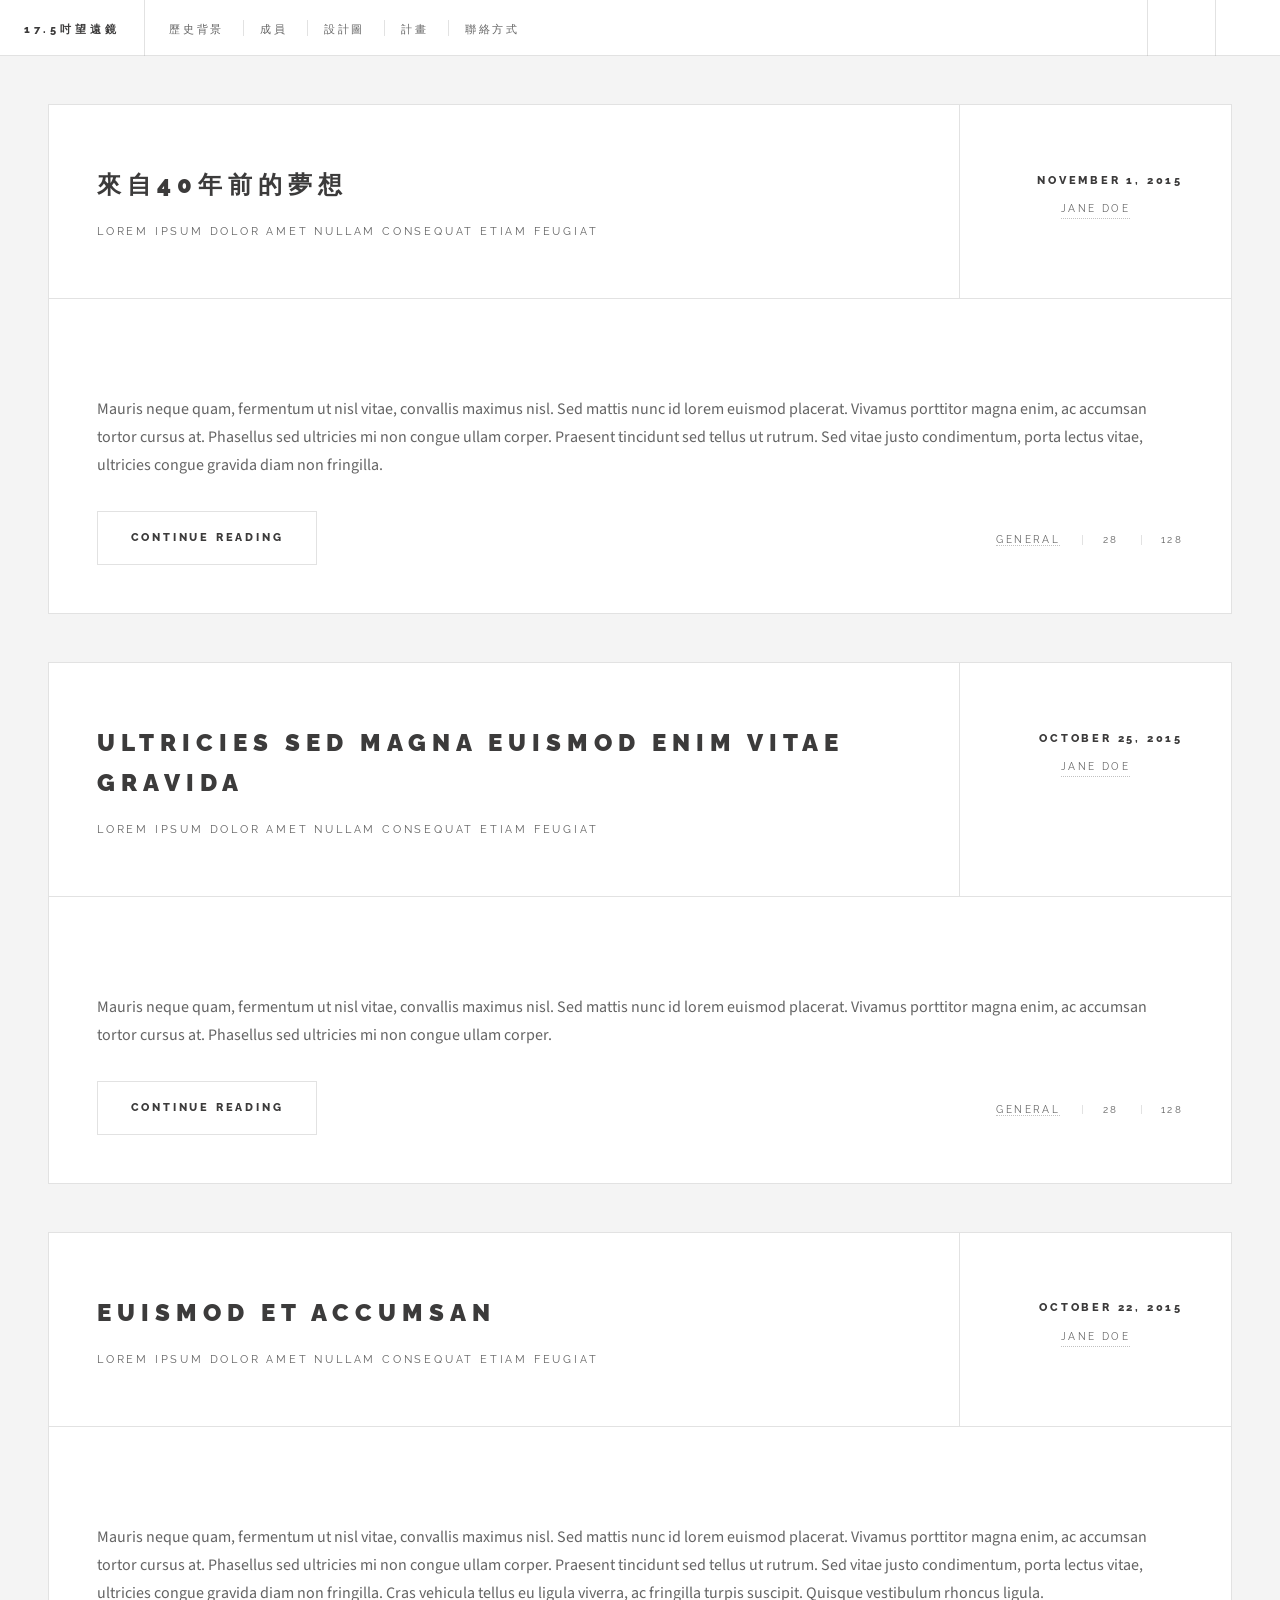
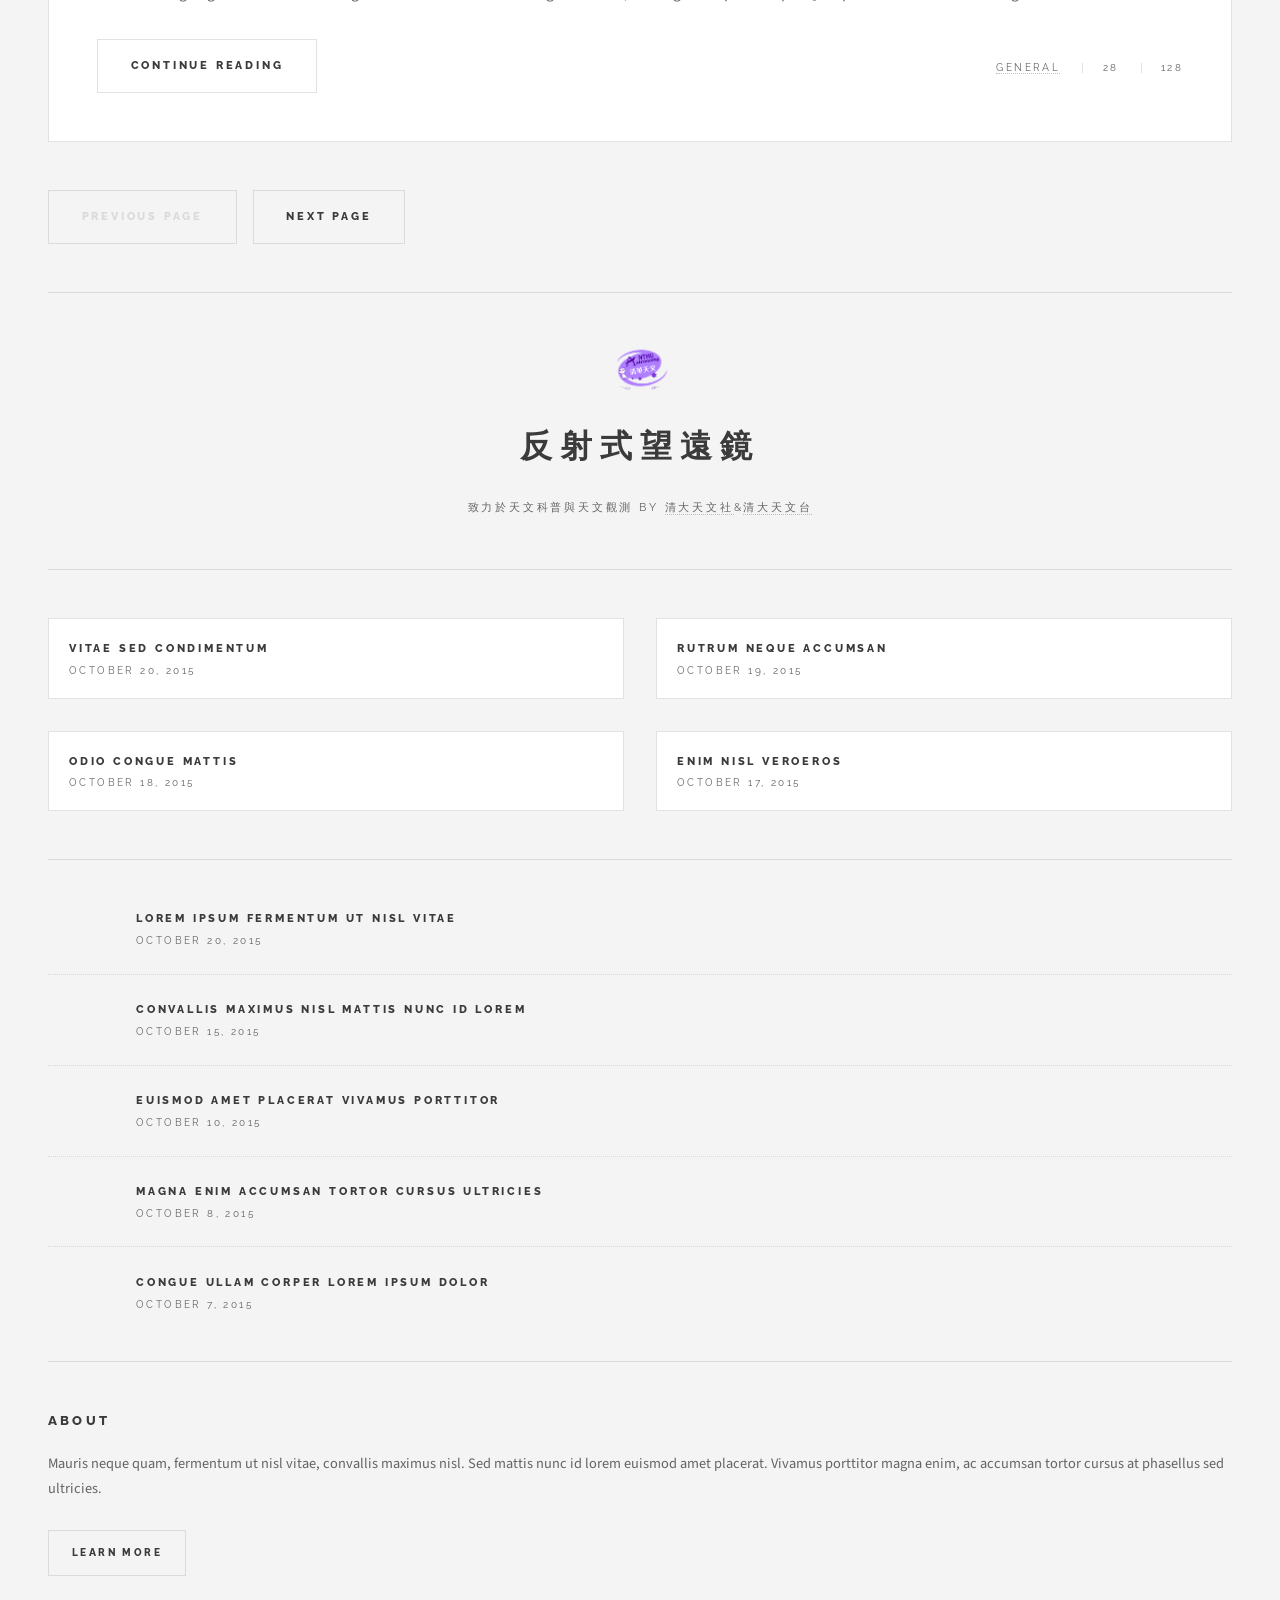
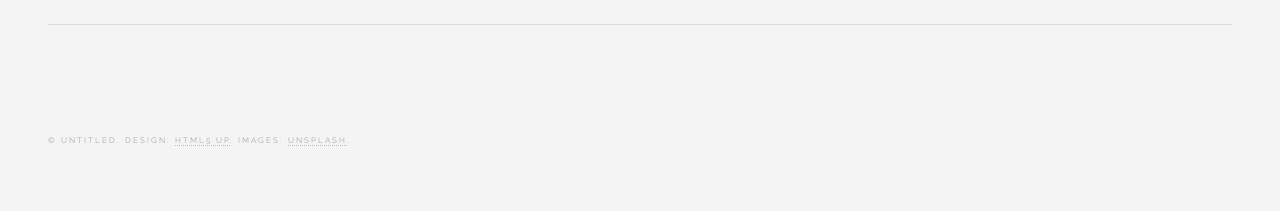
==== index.html @ d638e232 "Change" ====
<!DOCTYPE HTML>
<!--
	Future Imperfect by HTML5 UP
	html5up.net | @ajlkn
	Free for personal and commercial use under the CCA 3.0 license (html5up.net/license)
-->
<html>
	<head>
		<title>17.5 inches Telescope</title>
		<meta charset="utf-8" />
		<meta name="viewport" content="width=device-width, initial-scale=1, user-scalable=no" />
		<link rel="stylesheet" href="assets/css/main.css" />
	</head>
	<body class="is-preload">

		<!-- Wrapper -->
			<div id="wrapper">

				<!-- Header -->
					<header id="header">
						<h1><a href="index.html">17.5吋望遠鏡</a></h1>
						<nav class="links">
							<ul>
								<li><a href="#">歷史背景</a></li>
								<li><a href="#">成員</a></li>
								<li><a href="#">設計圖</a></li>
								<li><a href="#">計畫</a></li>
								<li><a href="#">聯絡方式</a></li>
							</ul>
						</nav>
						<nav class="main">
							<ul>
								<li class="search">
									<a class="fa-search" href="#search">Search</a>
									<form id="search" method="get" action="#">
										<input type="text" name="query" placeholder="Search" />
									</form>
								</li>
								<li class="menu">
									<a class="fa-bars" href="#menu">Menu</a>
								</li>
							</ul>
						</nav>
					</header>

				<!-- Menu -->
					<section id="menu">

						<!-- Search -->
							<section>
								<form class="search" method="get" action="#">
									<input type="text" name="query" placeholder="Search" />
								</form>
							</section>

						<!-- Links -->
							<section>
								<ul class="links">
									<li>
										<a href="#">
											<h3>Lorem ipsum</h3>
											<p>Feugiat tempus veroeros dolor</p>
										</a>
									</li>
									<li>
										<a href="#">
											<h3>Dolor sit amet</h3>
											<p>Sed vitae justo condimentum</p>
										</a>
									</li>
									<li>
										<a href="#">
											<h3>Feugiat veroeros</h3>
											<p>Phasellus sed ultricies mi congue</p>
										</a>
									</li>
									<li>
										<a href="#">
											<h3>Etiam sed consequat</h3>
											<p>Porta lectus amet ultricies</p>
										</a>
									</li>
								</ul>
							</section>

						<!-- Actions -->
							<section>
								<ul class="actions stacked">
									<li><a href="#" class="button large fit">Log In</a></li>
								</ul>
							</section>

					</section>

				<!-- Main -->
					<div id="main">

						<!-- Post -->
							<article class="post">
								<header>
									<div class="title">
										<h2><a href="single.html">來自40年前的夢想</a></h2>
										<p>Lorem ipsum dolor amet nullam consequat etiam feugiat</p>
									</div>
									<div class="meta">
										<time class="published" datetime="2015-11-01">November 1, 2015</time>
										<a href="#" class="author"><span class="name">Jane Doe</span><img src="images/avatar.jpg" alt="" /></a>
									</div>
								</header>
								<a href="single.html" class="image featured"><img src="images/pic01.jpg" alt="" /></a>
								<p>Mauris neque quam, fermentum ut nisl vitae, convallis maximus nisl. Sed mattis nunc id lorem euismod placerat. Vivamus porttitor magna enim, ac accumsan tortor cursus at. Phasellus sed ultricies mi non congue ullam corper. Praesent tincidunt sed tellus ut rutrum. Sed vitae justo condimentum, porta lectus vitae, ultricies congue gravida diam non fringilla.</p>
								<footer>
									<ul class="actions">
										<li><a href="single.html" class="button large">Continue Reading</a></li>
									</ul>
									<ul class="stats">
										<li><a href="#">General</a></li>
										<li><a href="#" class="icon solid fa-heart">28</a></li>
										<li><a href="#" class="icon solid fa-comment">128</a></li>
									</ul>
								</footer>
							</article>

						<!-- Post -->
							<article class="post">
								<header>
									<div class="title">
										<h2><a href="single.html">Ultricies sed magna euismod enim vitae gravida</a></h2>
										<p>Lorem ipsum dolor amet nullam consequat etiam feugiat</p>
									</div>
									<div class="meta">
										<time class="published" datetime="2015-10-25">October 25, 2015</time>
										<a href="#" class="author"><span class="name">Jane Doe</span><img src="images/avatar.jpg" alt="" /></a>
									</div>
								</header>
								<a href="single.html" class="image featured"><img src="images/pic02.jpg" alt="" /></a>
								<p>Mauris neque quam, fermentum ut nisl vitae, convallis maximus nisl. Sed mattis nunc id lorem euismod placerat. Vivamus porttitor magna enim, ac accumsan tortor cursus at. Phasellus sed ultricies mi non congue ullam corper.</p>
								<footer>
									<ul class="actions">
										<li><a href="single.html" class="button large">Continue Reading</a></li>
									</ul>
									<ul class="stats">
										<li><a href="#">General</a></li>
										<li><a href="#" class="icon solid fa-heart">28</a></li>
										<li><a href="#" class="icon solid fa-comment">128</a></li>
									</ul>
								</footer>
							</article>

						<!-- Post -->
							<article class="post">
								<header>
									<div class="title">
										<h2><a href="single.html">Euismod et accumsan</a></h2>
										<p>Lorem ipsum dolor amet nullam consequat etiam feugiat</p>
									</div>
									<div class="meta">
										<time class="published" datetime="2015-10-22">October 22, 2015</time>
										<a href="#" class="author"><span class="name">Jane Doe</span><img src="images/avatar.jpg" alt="" /></a>
									</div>
								</header>
								<a href="single.html" class="image featured"><img src="images/pic03.jpg" alt="" /></a>
								<p>Mauris neque quam, fermentum ut nisl vitae, convallis maximus nisl. Sed mattis nunc id lorem euismod placerat. Vivamus porttitor magna enim, ac accumsan tortor cursus at. Phasellus sed ultricies mi non congue ullam corper. Praesent tincidunt sed tellus ut rutrum. Sed vitae justo condimentum, porta lectus vitae, ultricies congue gravida diam non fringilla. Cras vehicula tellus eu ligula viverra, ac fringilla turpis suscipit. Quisque vestibulum rhoncus ligula.</p>
								<footer>
									<ul class="actions">
										<li><a href="single.html" class="button large">Continue Reading</a></li>
									</ul>
									<ul class="stats">
										<li><a href="#">General</a></li>
										<li><a href="#" class="icon solid fa-heart">28</a></li>
										<li><a href="#" class="icon solid fa-comment">128</a></li>
									</ul>
								</footer>
							</article>

						<!-- Post -->
						<!--
							<article class="post">
								<header>
									<div class="title">
										<h2><a href="#">Elements</a></h2>
										<p>Lorem ipsum dolor amet nullam consequat etiam feugiat</p>
									</div>
									<div class="meta">
										<time class="published" datetime="2015-10-18">October 18, 2015</time>
										<a href="#" class="author"><span class="name">Jane Doe</span><img src="images/avatar.jpg" alt="" /></a>
									</div>
								</header>

								<section>
									<h3>Text</h3>
									<p>This is <b>bold</b> and this is <strong>strong</strong>. This is <i>italic</i> and this is <em>emphasized</em>.
									This is <sup>superscript</sup> text and this is <sub>subscript</sub> text.
									This is <u>underlined</u> and this is code: <code>for (;;) { ... }</code>. Finally, <a href="#">this is a link</a>.</p>
									<hr />
									<p>Nunc lacinia ante nunc ac lobortis. Interdum adipiscing gravida odio porttitor sem non mi integer non faucibus ornare mi ut ante amet placerat aliquet. Volutpat eu sed ante lacinia sapien lorem accumsan varius montes viverra nibh in adipiscing blandit tempus accumsan.</p>
									<hr />
									<h2>Heading Level 2</h2>
									<h3>Heading Level 3</h3>
									<h4>Heading Level 4</h4>
									<hr />
									<h4>Blockquote</h4>
									<blockquote>Fringilla nisl. Donec accumsan interdum nisi, quis tincidunt felis sagittis eget tempus euismod. Vestibulum ante ipsum primis in faucibus vestibulum. Blandit adipiscing eu felis iaculis volutpat ac adipiscing accumsan faucibus. Vestibulum ante ipsum primis in faucibus lorem ipsum dolor sit amet nullam adipiscing eu felis.</blockquote>
									<h4>Preformatted</h4>
									<pre><code>i = 0;

while (!deck.isInOrder()) {
  print 'Iteration ' + i;
  deck.shuffle();
  i++;
}

print 'It took ' + i + ' iterations to sort the deck.';</code></pre>
								</section>

								<section>
									<h3>Lists</h3>
									<div class="row">
										<div class="col-6 col-12-medium">
											<h4>Unordered</h4>
											<ul>
												<li>Dolor pulvinar etiam.</li>
												<li>Sagittis adipiscing.</li>
												<li>Felis enim feugiat.</li>
											</ul>
											<h4>Alternate</h4>
											<ul class="alt">
												<li>Dolor pulvinar etiam.</li>
												<li>Sagittis adipiscing.</li>
												<li>Felis enim feugiat.</li>
											</ul>
										</div>
										<div class="col-6 col-12-medium">
											<h4>Ordered</h4>
											<ol>
												<li>Dolor pulvinar etiam.</li>
												<li>Etiam vel felis viverra.</li>
												<li>Felis enim feugiat.</li>
												<li>Dolor pulvinar etiam.</li>
												<li>Etiam vel felis lorem.</li>
												<li>Felis enim et feugiat.</li>
											</ol>
											<h4>Icons</h4>
											<ul class="icons">
												<li><a href="#" class="icon brands fa-twitter"><span class="label">Twitter</span></a></li>
												<li><a href="#" class="icon brands fa-facebook-f"><span class="label">Facebook</span></a></li>
												<li><a href="#" class="icon brands fa-instagram"><span class="label">Instagram</span></a></li>
												<li><a href="#" class="icon brands fa-github"><span class="label">Github</span></a></li>
											</ul>
										</div>
									</div>
									<h3>Actions</h3>
									<div class="row">
										<div class="col-6 col-12-medium">
											<ul class="actions">
												<li><a href="#" class="button">Default</a></li>
												<li><a href="#" class="button">Default</a></li>
												<li><a href="#" class="button">Default</a></li>
											</ul>
											<ul class="actions small">
												<li><a href="#" class="button small">Small</a></li>
												<li><a href="#" class="button small">Small</a></li>
												<li><a href="#" class="button small">Small</a></li>
											</ul>
											<ul class="actions stacked">
												<li><a href="#" class="button">Default</a></li>
												<li><a href="#" class="button">Default</a></li>
												<li><a href="#" class="button">Default</a></li>
											</ul>
											<ul class="actions stacked">
												<li><a href="#" class="button small">Small</a></li>
												<li><a href="#" class="button small">Small</a></li>
												<li><a href="#" class="button small">Small</a></li>
											</ul>
										</div>
										<div class="col-6 col-12-medium">
											<ul class="actions stacked">
												<li><a href="#" class="button fit">Default</a></li>
												<li><a href="#" class="button fit">Default</a></li>
											</ul>
											<ul class="actions stacked">
												<li><a href="#" class="button small fit">Small</a></li>
												<li><a href="#" class="button small fit">Small</a></li>
											</ul>
										</div>
									</div>
								</section>

								<section>
									<h3>Table</h3>
									<h4>Default</h4>
									<div class="table-wrapper">
										<table>
											<thead>
												<tr>
													<th>Name</th>
													<th>Description</th>
													<th>Price</th>
												</tr>
											</thead>
											<tbody>
												<tr>
													<td>Item One</td>
													<td>Ante turpis integer aliquet porttitor.</td>
													<td>29.99</td>
												</tr>
												<tr>
													<td>Item Two</td>
													<td>Vis ac commodo adipiscing arcu aliquet.</td>
													<td>19.99</td>
												</tr>
												<tr>
													<td>Item Three</td>
													<td> Morbi faucibus arcu accumsan lorem.</td>
													<td>29.99</td>
												</tr>
												<tr>
													<td>Item Four</td>
													<td>Vitae integer tempus condimentum.</td>
													<td>19.99</td>
												</tr>
												<tr>
													<td>Item Five</td>
													<td>Ante turpis integer aliquet porttitor.</td>
													<td>29.99</td>
												</tr>
											</tbody>
											<tfoot>
												<tr>
													<td colspan="2"></td>
													<td>100.00</td>
												</tr>
											</tfoot>
										</table>
									</div>

									<h4>Alternate</h4>
									<div class="table-wrapper">
										<table class="alt">
											<thead>
												<tr>
													<th>Name</th>
													<th>Description</th>
													<th>Price</th>
												</tr>
											</thead>
											<tbody>
												<tr>
													<td>Item One</td>
													<td>Ante turpis integer aliquet porttitor.</td>
													<td>29.99</td>
												</tr>
												<tr>
													<td>Item Two</td>
													<td>Vis ac commodo adipiscing arcu aliquet.</td>
													<td>19.99</td>
												</tr>
												<tr>
													<td>Item Three</td>
													<td> Morbi faucibus arcu accumsan lorem.</td>
													<td>29.99</td>
												</tr>
												<tr>
													<td>Item Four</td>
													<td>Vitae integer tempus condimentum.</td>
													<td>19.99</td>
												</tr>
												<tr>
													<td>Item Five</td>
													<td>Ante turpis integer aliquet porttitor.</td>
													<td>29.99</td>
												</tr>
											</tbody>
											<tfoot>
												<tr>
													<td colspan="2"></td>
													<td>100.00</td>
												</tr>
											</tfoot>
										</table>
									</div>
								</section>

								<section>
									<h3>Buttons</h3>
									<ul class="actions">
										<li><a href="#" class="button large">Large</a></li>
										<li><a href="#" class="button">Default</a></li>
										<li><a href="#" class="button small">Small</a></li>
									</ul>
									<ul class="actions fit">
										<li><a href="#" class="button fit">Fit</a></li>
										<li><a href="#" class="button fit">Fit</a></li>
										<li><a href="#" class="button fit">Fit</a></li>
									</ul>
									<ul class="actions fit small">
										<li><a href="#" class="button fit small">Fit + Small</a></li>
										<li><a href="#" class="button fit small">Fit + Small</a></li>
										<li><a href="#" class="button fit small">Fit + Small</a></li>
									</ul>
									<ul class="actions">
										<li><a href="#" class="button icon solid fa-download">Icon</a></li>
										<li><a href="#" class="button icon solid fa-upload">Icon</a></li>
										<li><a href="#" class="button icon solid fa-save">Icon</a></li>
									</ul>
									<ul class="actions">
										<li><span class="button disabled">Disabled</span></li>
										<li><span class="button disabled icon solid fa-download">Disabled</span></li>
									</ul>
								</section>

								<section>
									<h3>Form</h3>
									<form method="post" action="#">
										<div class="row gtr-uniform">
											<div class="col-6 col-12-xsmall">
												<input type="text" name="demo-name" id="demo-name" value="" placeholder="Name" />
											</div>
											<div class="col-6 col-12-xsmall">
												<input type="email" name="demo-email" id="demo-email" value="" placeholder="Email" />
											</div>
											<div class="col-12">
												<select name="demo-category" id="demo-category">
													<option value="">- Category -</option>
													<option value="1">Manufacturing</option>
													<option value="1">Shipping</option>
													<option value="1">Administration</option>
													<option value="1">Human Resources</option>
												</select>
											</div>
											<div class="col-4 col-12-small">
												<input type="radio" id="demo-priority-low" name="demo-priority" checked>
												<label for="demo-priority-low">Low</label>
											</div>
											<div class="col-4 col-12-small">
												<input type="radio" id="demo-priority-normal" name="demo-priority">
												<label for="demo-priority-normal">Normal</label>
											</div>
											<div class="col-4 col-12-small">
												<input type="radio" id="demo-priority-high" name="demo-priority">
												<label for="demo-priority-high">High</label>
											</div>
											<div class="col-6 col-12-small">
												<input type="checkbox" id="demo-copy" name="demo-copy">
												<label for="demo-copy">Email me a copy</label>
											</div>
											<div class="col-6 col-12-small">
												<input type="checkbox" id="demo-human" name="demo-human" checked>
												<label for="demo-human">Not a robot</label>
											</div>
											<div class="col-12">
												<textarea name="demo-message" id="demo-message" placeholder="Enter your message" rows="6"></textarea>
											</div>
											<div class="col-12">
												<ul class="actions">
													<li><input type="submit" value="Send Message" /></li>
													<li><input type="reset" value="Reset" /></li>
												</ul>
											</div>
										</div>
									</form>
								</section>

								<section>
									<h3>Image</h3>
									<h4>Fit</h4>
									<div class="box alt">
										<div class="row gtr-uniform">
											<div class="col-12"><span class="image fit"><img src="images/pic02.jpg" alt="" /></span></div>
											<div class="col-4"><span class="image fit"><img src="images/pic04.jpg" alt="" /></span></div>
											<div class="col-4"><span class="image fit"><img src="images/pic05.jpg" alt="" /></span></div>
											<div class="col-4"><span class="image fit"><img src="images/pic06.jpg" alt="" /></span></div>
											<div class="col-4"><span class="image fit"><img src="images/pic06.jpg" alt="" /></span></div>
											<div class="col-4"><span class="image fit"><img src="images/pic04.jpg" alt="" /></span></div>
											<div class="col-4"><span class="image fit"><img src="images/pic05.jpg" alt="" /></span></div>
											<div class="col-4"><span class="image fit"><img src="images/pic05.jpg" alt="" /></span></div>
											<div class="col-4"><span class="image fit"><img src="images/pic06.jpg" alt="" /></span></div>
											<div class="col-4"><span class="image fit"><img src="images/pic04.jpg" alt="" /></span></div>
										</div>
									</div>
									<h4>Left &amp; Right</h4>
									<p><span class="image left"><img src="images/pic07.jpg" alt="" /></span>Fringilla nisl. Donec accumsan interdum nisi, quis tincidunt felis sagittis eget. tempus euismod. Vestibulum ante ipsum primis in faucibus vestibulum. Blandit adipiscing eu felis iaculis volutpat ac adipiscing accumsan eu faucibus. Integer ac pellentesque praesent tincidunt felis sagittis eget. tempus euismod. Vestibulum ante ipsum primis in faucibus vestibulum. Blandit adipiscing eu felis iaculis volutpat ac adipiscing accumsan eu faucibus. Integer ac pellentesque praesent. Donec accumsan interdum nisi, quis tincidunt felis sagittis eget. tempus euismod. Vestibulum ante ipsum primis in faucibus vestibulum. Blandit adipiscing eu felis iaculis volutpat ac adipiscing accumsan eu faucibus. Integer ac pellentesque praesent tincidunt felis sagittis eget. tempus euismod. Vestibulum ante ipsum primis in faucibus vestibulum. Blandit adipiscing eu felis iaculis volutpat ac adipiscing accumsan eu faucibus. Integer ac pellentesque praesent. Blandit adipiscing eu felis iaculis volutpat ac adipiscing accumsan eu faucibus. Integer ac pellentesque praesent tincidunt felis sagittis eget. tempus euismod. Vestibulum ante ipsum primis in faucibus vestibulum. Blandit adipiscing eu felis iaculis volutpat ac adipiscing accumsan eu faucibus. Integer ac pellentesque praesent.</p>
									<p><span class="image right"><img src="images/pic04.jpg" alt="" /></span>Fringilla nisl. Donec accumsan interdum nisi, quis tincidunt felis sagittis eget. tempus euismod. Vestibulum ante ipsum primis in faucibus vestibulum. Blandit adipiscing eu felis iaculis volutpat ac adipiscing accumsan eu faucibus. Integer ac pellentesque praesent tincidunt felis sagittis eget. tempus euismod. Vestibulum ante ipsum primis in faucibus vestibulum. Blandit adipiscing eu felis iaculis volutpat ac adipiscing accumsan eu faucibus. Integer ac pellentesque praesent. Donec accumsan interdum nisi, quis tincidunt felis sagittis eget. tempus euismod. Vestibulum ante ipsum primis in faucibus vestibulum. Blandit adipiscing eu felis iaculis volutpat ac adipiscing accumsan eu faucibus. Integer ac pellentesque praesent tincidunt felis sagittis eget. tempus euismod. Vestibulum ante ipsum primis in faucibus vestibulum. Blandit adipiscing eu felis iaculis volutpat ac adipiscing accumsan eu faucibus. Integer ac pellentesque praesent. Blandit adipiscing eu felis iaculis volutpat ac adipiscing accumsan eu faucibus. Integer ac pellentesque praesent tincidunt felis sagittis eget. tempus euismod. Vestibulum ante ipsum primis in faucibus vestibulum. Blandit adipiscing eu felis iaculis volutpat ac adipiscing accumsan eu faucibus. Integer ac pellentesque praesent.</p>
								</section>

							</article>
						-->

						<!-- Pagination -->
							<ul class="actions pagination">
								<li><a href="" class="disabled button large previous">Previous Page</a></li>
								<li><a href="#" class="button large next">Next Page</a></li>
							</ul>

					</div>

				<!-- Sidebar -->
					<section id="sidebar">

						<!-- Intro -->
							<section id="intro">
								<a href="#" class="logo"><img src="images/NTHUASTRO.png" alt="" width="1300"/></a>
								<header>
									<h2>反射式望遠鏡</h2>
									<p>致力於天文科普與天文觀測 by <a href="https://my.nthu.edu.tw/~res9202/">清大天文社</a>&<a href="https://nthuobs.phys.nthu.edu.tw/tw">清大天文台</a></p>
								</header>
							</section>

						<!-- Mini Posts -->
							<section>
								<div class="mini-posts">

									<!-- Mini Post -->
										<article class="mini-post">
											<header>
												<h3><a href="single.html">Vitae sed condimentum</a></h3>
												<time class="published" datetime="2015-10-20">October 20, 2015</time>
												<a href="#" class="author"><img src="images/avatar.jpg" alt="" /></a>
											</header>
											<a href="single.html" class="image"><img src="images/pic04.jpg" alt="" /></a>
										</article>

									<!-- Mini Post -->
										<article class="mini-post">
											<header>
												<h3><a href="single.html">Rutrum neque accumsan</a></h3>
												<time class="published" datetime="2015-10-19">October 19, 2015</time>
												<a href="#" class="author"><img src="images/avatar.jpg" alt="" /></a>
											</header>
											<a href="single.html" class="image"><img src="images/pic05.jpg" alt="" /></a>
										</article>

									<!-- Mini Post -->
										<article class="mini-post">
											<header>
												<h3><a href="single.html">Odio congue mattis</a></h3>
												<time class="published" datetime="2015-10-18">October 18, 2015</time>
												<a href="#" class="author"><img src="images/avatar.jpg" alt="" /></a>
											</header>
											<a href="single.html" class="image"><img src="images/pic06.jpg" alt="" /></a>
										</article>

									<!-- Mini Post -->
										<article class="mini-post">
											<header>
												<h3><a href="single.html">Enim nisl veroeros</a></h3>
												<time class="published" datetime="2015-10-17">October 17, 2015</time>
												<a href="#" class="author"><img src="images/avatar.jpg" alt="" /></a>
											</header>
											<a href="single.html" class="image"><img src="images/pic07.jpg" alt="" /></a>
										</article>

								</div>
							</section>

						<!-- Posts List -->
							<section>
								<ul class="posts">
									<li>
										<article>
											<header>
												<h3><a href="single.html">Lorem ipsum fermentum ut nisl vitae</a></h3>
												<time class="published" datetime="2015-10-20">October 20, 2015</time>
											</header>
											<a href="single.html" class="image"><img src="images/pic08.jpg" alt="" /></a>
										</article>
									</li>
									<li>
										<article>
											<header>
												<h3><a href="single.html">Convallis maximus nisl mattis nunc id lorem</a></h3>
												<time class="published" datetime="2015-10-15">October 15, 2015</time>
											</header>
											<a href="single.html" class="image"><img src="images/pic09.jpg" alt="" /></a>
										</article>
									</li>
									<li>
										<article>
											<header>
												<h3><a href="single.html">Euismod amet placerat vivamus porttitor</a></h3>
												<time class="published" datetime="2015-10-10">October 10, 2015</time>
											</header>
											<a href="single.html" class="image"><img src="images/pic10.jpg" alt="" /></a>
										</article>
									</li>
									<li>
										<article>
											<header>
												<h3><a href="single.html">Magna enim accumsan tortor cursus ultricies</a></h3>
												<time class="published" datetime="2015-10-08">October 8, 2015</time>
											</header>
											<a href="single.html" class="image"><img src="images/pic11.jpg" alt="" /></a>
										</article>
									</li>
									<li>
										<article>
											<header>
												<h3><a href="single.html">Congue ullam corper lorem ipsum dolor</a></h3>
												<time class="published" datetime="2015-10-06">October 7, 2015</time>
											</header>
											<a href="single.html" class="image"><img src="images/pic12.jpg" alt="" /></a>
										</article>
									</li>
								</ul>
							</section>

						<!-- About -->
							<section class="blurb">
								<h2>About</h2>
								<p>Mauris neque quam, fermentum ut nisl vitae, convallis maximus nisl. Sed mattis nunc id lorem euismod amet placerat. Vivamus porttitor magna enim, ac accumsan tortor cursus at phasellus sed ultricies.</p>
								<ul class="actions">
									<li><a href="#" class="button">Learn More</a></li>
								</ul>
							</section>

						<!-- Footer -->
							<section id="footer">
								<ul class="icons">
									<li><a href="#" class="icon brands fa-twitter"><span class="label">Twitter</span></a></li>
									<li><a href="#" class="icon brands fa-facebook-f"><span class="label">Facebook</span></a></li>
									<li><a href="#" class="icon brands fa-instagram"><span class="label">Instagram</span></a></li>
									<li><a href="#" class="icon solid fa-rss"><span class="label">RSS</span></a></li>
									<li><a href="#" class="icon solid fa-envelope"><span class="label">Email</span></a></li>
								</ul>
								<p class="copyright">&copy; Untitled. Design: <a href="http://html5up.net">HTML5 UP</a>. Images: <a href="http://unsplash.com">Unsplash</a>.</p>
							</section>

					</section>

			</div>

		<!-- Scripts -->
			<script src="assets/js/jquery.min.js"></script>
			<script src="assets/js/browser.min.js"></script>
			<script src="assets/js/breakpoints.min.js"></script>
			<script src="assets/js/util.js"></script>
			<script src="assets/js/main.js"></script>

	</body>
</html>
---- assets/css/main.css ----
@import url(fontawesome-all.min.css);
@import url("https://fonts.googleapis.com/css?family=Source+Sans+Pro:400,700|Raleway:400,800,900");

/*
	Future Imperfect by HTML5 UP
	html5up.net | @ajlkn
	Free for personal and commercial use under the CCA 3.0 license (html5up.net/license)
*/

html, body, div, span, applet, object,
iframe, h1, h2, h3, h4, h5, h6, p, blockquote,
pre, a, abbr, acronym, address, big, cite,
code, del, dfn, em, img, ins, kbd, q, s, samp,
small, strike, strong, sub, sup, tt, var, b,
u, i, center, dl, dt, dd, ol, ul, li, fieldset,
form, label, legend, table, caption, tbody,
tfoot, thead, tr, th, td, article, aside,
canvas, details, embed, figure, figcaption,
footer, header, hgroup, menu, nav, output, ruby,
section, summary, time, mark, audio, video {
	margin: 0;
	padding: 0;
	border: 0;
	font-size: 100%;
	font: inherit;
	vertical-align: baseline;}

article, aside, details, figcaption, figure,
footer, header, hgroup, menu, nav, section {
	display: block;}

body {
	line-height: 1;
}

ol, ul {
	list-style: none;
}

blockquote, q {
	quotes: none;
}

	blockquote:before, blockquote:after, q:before, q:after {
		content: '';
		content: none;
	}

table {
	border-collapse: collapse;
	border-spacing: 0;
}

body {
	-webkit-text-size-adjust: none;
}

mark {
	background-color: transparent;
	color: inherit;
}

input::-moz-focus-inner {
	border: 0;
	padding: 0;
}

input, select, textarea {
	-moz-appearance: none;
	-webkit-appearance: none;
	-ms-appearance: none;
	appearance: none;
}

/* Basic */

	@-ms-viewport {
		width: device-width;
	}

	body {
		-ms-overflow-style: scrollbar;
	}

	@media screen and (max-width: 480px) {

		html, body {
			min-width: 320px;
		}

	}

	html {
		box-sizing: border-box;
	}

	*, *:before, *:after {
		box-sizing: inherit;
	}

	body {
		background: #f4f4f4;
	}

		body.is-preload *, body.is-preload *:before, body.is-preload *:after {
			-moz-animation: none !important;
			-webkit-animation: none !important;
			-ms-animation: none !important;
			animation: none !important;
			-moz-transition: none !important;
			-webkit-transition: none !important;
			-ms-transition: none !important;
			transition: none !important;
		}

/* Type */

	body, input, select, textarea {
		color: #646464;
		font-family: "Source Sans Pro", Helvetica, sans-serif;
		font-size: 14pt;
		font-weight: 400;
		line-height: 1.75;
	}

		@media screen and (max-width: 1680px) {

			body, input, select, textarea {
				font-size: 12pt;
			}

		}

		@media screen and (max-width: 1280px) {

			body, input, select, textarea {
				font-size: 12pt;
			}

		}

		@media screen and (max-width: 980px) {

			body, input, select, textarea {
				font-size: 12pt;
			}

		}

		@media screen and (max-width: 736px) {

			body, input, select, textarea {
				font-size: 12pt;
			}

		}

		@media screen and (max-width: 480px) {

			body, input, select, textarea {
				font-size: 12pt;
			}

		}

	a {
		-moz-transition: color 0.2s ease, border-bottom-color 0.2s ease;
		-webkit-transition: color 0.2s ease, border-bottom-color 0.2s ease;
		-ms-transition: color 0.2s ease, border-bottom-color 0.2s ease;
		transition: color 0.2s ease, border-bottom-color 0.2s ease;
		border-bottom: dotted 1px rgba(160, 160, 160, 0.65);
		color: inherit;
		text-decoration: none;
	}

		a:before {
			-moz-transition: color 0.2s ease;
			-webkit-transition: color 0.2s ease;
			-ms-transition: color 0.2s ease;
			transition: color 0.2s ease;
		}

		a:hover {
			border-bottom-color: transparent;
			color: #2ebaae !important;
		}

			a:hover:before {
				color: #2ebaae !important;
			}

	strong, b {
		color: #3c3b3b;
		font-weight: 700;
	}

	em, i {
		font-style: italic;
	}

	p {
		margin: 0 0 2em 0;
	}

	h1, h2, h3, h4, h5, h6 {
		color: #3c3b3b;
		font-family: "Raleway", Helvetica, sans-serif;
		font-weight: 800;
		letter-spacing: 0.25em;
		line-height: 1.65;
		margin: 0 0 1em 0;
		text-transform: uppercase;
	}

		h1 a, h2 a, h3 a, h4 a, h5 a, h6 a {
			color: inherit;
			border-bottom: 0;
		}

	h2 {
		font-size: 1.1em;
	}

	h3 {
		font-size: 0.9em;
	}

	h4 {
		font-size: 0.7em;
	}

	h5 {
		font-size: 0.7em;
	}

	h6 {
		font-size: 0.7em;
	}

	sub {
		font-size: 0.8em;
		position: relative;
		top: 0.5em;
	}

	sup {
		font-size: 0.8em;
		position: relative;
		top: -0.5em;
	}

	blockquote {
		border-left: solid 4px rgba(160, 160, 160, 0.3);
		font-style: italic;
		margin: 0 0 2em 0;
		padding: 0.5em 0 0.5em 2em;
	}

	code {
		background: rgba(160, 160, 160, 0.075);
		border: solid 1px rgba(160, 160, 160, 0.3);
		font-family: "Courier New", monospace;
		font-size: 0.9em;
		margin: 0 0.25em;
		padding: 0.25em 0.65em;
	}

	pre {
		-webkit-overflow-scrolling: touch;
		font-family: "Courier New", monospace;
		font-size: 0.9em;
		margin: 0 0 2em 0;
	}

		pre code {
			display: block;
			line-height: 1.75em;
			padding: 1em 1.5em;
			overflow-x: auto;
		}

	hr {
		border: 0;
		border-bottom: solid 1px rgba(160, 160, 160, 0.3);
		margin: 2em 0;
	}

		hr.major {
			margin: 3em 0;
		}

	.align-left {
		text-align: left;
	}

	.align-center {
		text-align: center;
	}

	.align-right {
		text-align: right;
	}

/* Row */

	.row {
		display: flex;
		flex-wrap: wrap;
		box-sizing: border-box;
		align-items: stretch;
	}

		.row > * {
			box-sizing: border-box;
		}

		.row.gtr-uniform > * > :last-child {
			margin-bottom: 0;
		}

		.row.aln-left {
			justify-content: flex-start;
		}

		.row.aln-center {
			justify-content: center;
		}

		.row.aln-right {
			justify-content: flex-end;
		}

		.row.aln-top {
			align-items: flex-start;
		}

		.row.aln-middle {
			align-items: center;
		}

		.row.aln-bottom {
			align-items: flex-end;
		}

		.row > .imp {
			order: -1;
		}

		.row > .col-1 {
			width: 8.33333%;
		}

		.row > .off-1 {
			margin-left: 8.33333%;
		}

		.row > .col-2 {
			width: 16.66667%;
		}

		.row > .off-2 {
			margin-left: 16.66667%;
		}

		.row > .col-3 {
			width: 25%;
		}

		.row > .off-3 {
			margin-left: 25%;
		}

		.row > .col-4 {
			width: 33.33333%;
		}

		.row > .off-4 {
			margin-left: 33.33333%;
		}

		.row > .col-5 {
			width: 41.66667%;
		}

		.row > .off-5 {
			margin-left: 41.66667%;
		}

		.row > .col-6 {
			width: 50%;
		}

		.row > .off-6 {
			margin-left: 50%;
		}

		.row > .col-7 {
			width: 58.33333%;
		}

		.row > .off-7 {
			margin-left: 58.33333%;
		}

		.row > .col-8 {
			width: 66.66667%;
		}

		.row > .off-8 {
			margin-left: 66.66667%;
		}

		.row > .col-9 {
			width: 75%;
		}

		.row > .off-9 {
			margin-left: 75%;
		}

		.row > .col-10 {
			width: 83.33333%;
		}

		.row > .off-10 {
			margin-left: 83.33333%;
		}

		.row > .col-11 {
			width: 91.66667%;
		}

		.row > .off-11 {
			margin-left: 91.66667%;
		}

		.row > .col-12 {
			width: 100%;
		}

		.row > .off-12 {
			margin-left: 100%;
		}

		.row.gtr-0 {
			margin-top: 0;
			margin-left: 0em;
		}

			.row.gtr-0 > * {
				padding: 0 0 0 0em;
			}

			.row.gtr-0.gtr-uniform {
				margin-top: 0em;
			}

				.row.gtr-0.gtr-uniform > * {
					padding-top: 0em;
				}

		.row.gtr-25 {
			margin-top: 0;
			margin-left: -0.25em;
		}

			.row.gtr-25 > * {
				padding: 0 0 0 0.25em;
			}

			.row.gtr-25.gtr-uniform {
				margin-top: -0.25em;
			}

				.row.gtr-25.gtr-uniform > * {
					padding-top: 0.25em;
				}

		.row.gtr-50 {
			margin-top: 0;
			margin-left: -0.5em;
		}

			.row.gtr-50 > * {
				padding: 0 0 0 0.5em;
			}

			.row.gtr-50.gtr-uniform {
				margin-top: -0.5em;
			}

				.row.gtr-50.gtr-uniform > * {
					padding-top: 0.5em;
				}

		.row {
			margin-top: 0;
			margin-left: -1em;
		}

			.row > * {
				padding: 0 0 0 1em;
			}

			.row.gtr-uniform {
				margin-top: -1em;
			}

				.row.gtr-uniform > * {
					padding-top: 1em;
				}

		.row.gtr-150 {
			margin-top: 0;
			margin-left: -1.5em;
		}

			.row.gtr-150 > * {
				padding: 0 0 0 1.5em;
			}

			.row.gtr-150.gtr-uniform {
				margin-top: -1.5em;
			}

				.row.gtr-150.gtr-uniform > * {
					padding-top: 1.5em;
				}

		.row.gtr-200 {
			margin-top: 0;
			margin-left: -2em;
		}

			.row.gtr-200 > * {
				padding: 0 0 0 2em;
			}

			.row.gtr-200.gtr-uniform {
				margin-top: -2em;
			}

				.row.gtr-200.gtr-uniform > * {
					padding-top: 2em;
				}

		@media screen and (max-width: 1680px) {

			.row {
				display: flex;
				flex-wrap: wrap;
				box-sizing: border-box;
				align-items: stretch;
			}

				.row > * {
					box-sizing: border-box;
				}

				.row.gtr-uniform > * > :last-child {
					margin-bottom: 0;
				}

				.row.aln-left {
					justify-content: flex-start;
				}

				.row.aln-center {
					justify-content: center;
				}

				.row.aln-right {
					justify-content: flex-end;
				}

				.row.aln-top {
					align-items: flex-start;
				}

				.row.aln-middle {
					align-items: center;
				}

				.row.aln-bottom {
					align-items: flex-end;
				}

				.row > .imp-xlarge {
					order: -1;
				}

				.row > .col-1-xlarge {
					width: 8.33333%;
				}

				.row > .off-1-xlarge {
					margin-left: 8.33333%;
				}

				.row > .col-2-xlarge {
					width: 16.66667%;
				}

				.row > .off-2-xlarge {
					margin-left: 16.66667%;
				}

				.row > .col-3-xlarge {
					width: 25%;
				}

				.row > .off-3-xlarge {
					margin-left: 25%;
				}

				.row > .col-4-xlarge {
					width: 33.33333%;
				}

				.row > .off-4-xlarge {
					margin-left: 33.33333%;
				}

				.row > .col-5-xlarge {
					width: 41.66667%;
				}

				.row > .off-5-xlarge {
					margin-left: 41.66667%;
				}

				.row > .col-6-xlarge {
					width: 50%;
				}

				.row > .off-6-xlarge {
					margin-left: 50%;
				}

				.row > .col-7-xlarge {
					width: 58.33333%;
				}

				.row > .off-7-xlarge {
					margin-left: 58.33333%;
				}

				.row > .col-8-xlarge {
					width: 66.66667%;
				}

				.row > .off-8-xlarge {
					margin-left: 66.66667%;
				}

				.row > .col-9-xlarge {
					width: 75%;
				}

				.row > .off-9-xlarge {
					margin-left: 75%;
				}

				.row > .col-10-xlarge {
					width: 83.33333%;
				}

				.row > .off-10-xlarge {
					margin-left: 83.33333%;
				}

				.row > .col-11-xlarge {
					width: 91.66667%;
				}

				.row > .off-11-xlarge {
					margin-left: 91.66667%;
				}

				.row > .col-12-xlarge {
					width: 100%;
				}

				.row > .off-12-xlarge {
					margin-left: 100%;
				}

				.row.gtr-0 {
					margin-top: 0;
					margin-left: 0em;
				}

					.row.gtr-0 > * {
						padding: 0 0 0 0em;
					}

					.row.gtr-0.gtr-uniform {
						margin-top: 0em;
					}

						.row.gtr-0.gtr-uniform > * {
							padding-top: 0em;
						}

				.row.gtr-25 {
					margin-top: 0;
					margin-left: -0.25em;
				}

					.row.gtr-25 > * {
						padding: 0 0 0 0.25em;
					}

					.row.gtr-25.gtr-uniform {
						margin-top: -0.25em;
					}

						.row.gtr-25.gtr-uniform > * {
							padding-top: 0.25em;
						}

				.row.gtr-50 {
					margin-top: 0;
					margin-left: -0.5em;
				}

					.row.gtr-50 > * {
						padding: 0 0 0 0.5em;
					}

					.row.gtr-50.gtr-uniform {
						margin-top: -0.5em;
					}

						.row.gtr-50.gtr-uniform > * {
							padding-top: 0.5em;
						}

				.row {
					margin-top: 0;
					margin-left: -1em;
				}

					.row > * {
						padding: 0 0 0 1em;
					}

					.row.gtr-uniform {
						margin-top: -1em;
					}

						.row.gtr-uniform > * {
							padding-top: 1em;
						}

				.row.gtr-150 {
					margin-top: 0;
					margin-left: -1.5em;
				}

					.row.gtr-150 > * {
						padding: 0 0 0 1.5em;
					}

					.row.gtr-150.gtr-uniform {
						margin-top: -1.5em;
					}

						.row.gtr-150.gtr-uniform > * {
							padding-top: 1.5em;
						}

				.row.gtr-200 {
					margin-top: 0;
					margin-left: -2em;
				}

					.row.gtr-200 > * {
						padding: 0 0 0 2em;
					}

					.row.gtr-200.gtr-uniform {
						margin-top: -2em;
					}

						.row.gtr-200.gtr-uniform > * {
							padding-top: 2em;
						}

		}

		@media screen and (max-width: 1280px) {

			.row {
				display: flex;
				flex-wrap: wrap;
				box-sizing: border-box;
				align-items: stretch;
			}

				.row > * {
					box-sizing: border-box;
				}

				.row.gtr-uniform > * > :last-child {
					margin-bottom: 0;
				}

				.row.aln-left {
					justify-content: flex-start;
				}

				.row.aln-center {
					justify-content: center;
				}

				.row.aln-right {
					justify-content: flex-end;
				}

				.row.aln-top {
					align-items: flex-start;
				}

				.row.aln-middle {
					align-items: center;
				}

				.row.aln-bottom {
					align-items: flex-end;
				}

				.row > .imp-large {
					order: -1;
				}

				.row > .col-1-large {
					width: 8.33333%;
				}

				.row > .off-1-large {
					margin-left: 8.33333%;
				}

				.row > .col-2-large {
					width: 16.66667%;
				}

				.row > .off-2-large {
					margin-left: 16.66667%;
				}

				.row > .col-3-large {
					width: 25%;
				}

				.row > .off-3-large {
					margin-left: 25%;
				}

				.row > .col-4-large {
					width: 33.33333%;
				}

				.row > .off-4-large {
					margin-left: 33.33333%;
				}

				.row > .col-5-large {
					width: 41.66667%;
				}

				.row > .off-5-large {
					margin-left: 41.66667%;
				}

				.row > .col-6-large {
					width: 50%;
				}

				.row > .off-6-large {
					margin-left: 50%;
				}

				.row > .col-7-large {
					width: 58.33333%;
				}

				.row > .off-7-large {
					margin-left: 58.33333%;
				}

				.row > .col-8-large {
					width: 66.66667%;
				}

				.row > .off-8-large {
					margin-left: 66.66667%;
				}

				.row > .col-9-large {
					width: 75%;
				}

				.row > .off-9-large {
					margin-left: 75%;
				}

				.row > .col-10-large {
					width: 83.33333%;
				}

				.row > .off-10-large {
					margin-left: 83.33333%;
				}

				.row > .col-11-large {
					width: 91.66667%;
				}

				.row > .off-11-large {
					margin-left: 91.66667%;
				}

				.row > .col-12-large {
					width: 100%;
				}

				.row > .off-12-large {
					margin-left: 100%;
				}

				.row.gtr-0 {
					margin-top: 0;
					margin-left: 0em;
				}

					.row.gtr-0 > * {
						padding: 0 0 0 0em;
					}

					.row.gtr-0.gtr-uniform {
						margin-top: 0em;
					}

						.row.gtr-0.gtr-uniform > * {
							padding-top: 0em;
						}

				.row.gtr-25 {
					margin-top: 0;
					margin-left: -0.25em;
				}

					.row.gtr-25 > * {
						padding: 0 0 0 0.25em;
					}

					.row.gtr-25.gtr-uniform {
						margin-top: -0.25em;
					}

						.row.gtr-25.gtr-uniform > * {
							padding-top: 0.25em;
						}

				.row.gtr-50 {
					margin-top: 0;
					margin-left: -0.5em;
				}

					.row.gtr-50 > * {
						padding: 0 0 0 0.5em;
					}

					.row.gtr-50.gtr-uniform {
						margin-top: -0.5em;
					}

						.row.gtr-50.gtr-uniform > * {
							padding-top: 0.5em;
						}

				.row {
					margin-top: 0;
					margin-left: -1em;
				}

					.row > * {
						padding: 0 0 0 1em;
					}

					.row.gtr-uniform {
						margin-top: -1em;
					}

						.row.gtr-uniform > * {
							padding-top: 1em;
						}

				.row.gtr-150 {
					margin-top: 0;
					margin-left: -1.5em;
				}

					.row.gtr-150 > * {
						padding: 0 0 0 1.5em;
					}

					.row.gtr-150.gtr-uniform {
						margin-top: -1.5em;
					}

						.row.gtr-150.gtr-uniform > * {
							padding-top: 1.5em;
						}

				.row.gtr-200 {
					margin-top: 0;
					margin-left: -2em;
				}

					.row.gtr-200 > * {
						padding: 0 0 0 2em;
					}

					.row.gtr-200.gtr-uniform {
						margin-top: -2em;
					}

						.row.gtr-200.gtr-uniform > * {
							padding-top: 2em;
						}

		}

		@media screen and (max-width: 980px) {

			.row {
				display: flex;
				flex-wrap: wrap;
				box-sizing: border-box;
				align-items: stretch;
			}

				.row > * {
					box-sizing: border-box;
				}

				.row.gtr-uniform > * > :last-child {
					margin-bottom: 0;
				}

				.row.aln-left {
					justify-content: flex-start;
				}

				.row.aln-center {
					justify-content: center;
				}

				.row.aln-right {
					justify-content: flex-end;
				}

				.row.aln-top {
					align-items: flex-start;
				}

				.row.aln-middle {
					align-items: center;
				}

				.row.aln-bottom {
					align-items: flex-end;
				}

				.row > .imp-medium {
					order: -1;
				}

				.row > .col-1-medium {
					width: 8.33333%;
				}

				.row > .off-1-medium {
					margin-left: 8.33333%;
				}

				.row > .col-2-medium {
					width: 16.66667%;
				}

				.row > .off-2-medium {
					margin-left: 16.66667%;
				}

				.row > .col-3-medium {
					width: 25%;
				}

				.row > .off-3-medium {
					margin-left: 25%;
				}

				.row > .col-4-medium {
					width: 33.33333%;
				}

				.row > .off-4-medium {
					margin-left: 33.33333%;
				}

				.row > .col-5-medium {
					width: 41.66667%;
				}

				.row > .off-5-medium {
					margin-left: 41.66667%;
				}

				.row > .col-6-medium {
					width: 50%;
				}

				.row > .off-6-medium {
					margin-left: 50%;
				}

				.row > .col-7-medium {
					width: 58.33333%;
				}

				.row > .off-7-medium {
					margin-left: 58.33333%;
				}

				.row > .col-8-medium {
					width: 66.66667%;
				}

				.row > .off-8-medium {
					margin-left: 66.66667%;
				}

				.row > .col-9-medium {
					width: 75%;
				}

				.row > .off-9-medium {
					margin-left: 75%;
				}

				.row > .col-10-medium {
					width: 83.33333%;
				}

				.row > .off-10-medium {
					margin-left: 83.33333%;
				}

				.row > .col-11-medium {
					width: 91.66667%;
				}

				.row > .off-11-medium {
					margin-left: 91.66667%;
				}

				.row > .col-12-medium {
					width: 100%;
				}

				.row > .off-12-medium {
					margin-left: 100%;
				}

				.row.gtr-0 {
					margin-top: 0;
					margin-left: 0em;
				}

					.row.gtr-0 > * {
						padding: 0 0 0 0em;
					}

					.row.gtr-0.gtr-uniform {
						margin-top: 0em;
					}

						.row.gtr-0.gtr-uniform > * {
							padding-top: 0em;
						}

				.row.gtr-25 {
					margin-top: 0;
					margin-left: -0.25em;
				}

					.row.gtr-25 > * {
						padding: 0 0 0 0.25em;
					}

					.row.gtr-25.gtr-uniform {
						margin-top: -0.25em;
					}

						.row.gtr-25.gtr-uniform > * {
							padding-top: 0.25em;
						}

				.row.gtr-50 {
					margin-top: 0;
					margin-left: -0.5em;
				}

					.row.gtr-50 > * {
						padding: 0 0 0 0.5em;
					}

					.row.gtr-50.gtr-uniform {
						margin-top: -0.5em;
					}

						.row.gtr-50.gtr-uniform > * {
							padding-top: 0.5em;
						}

				.row {
					margin-top: 0;
					margin-left: -1em;
				}

					.row > * {
						padding: 0 0 0 1em;
					}

					.row.gtr-uniform {
						margin-top: -1em;
					}

						.row.gtr-uniform > * {
							padding-top: 1em;
						}

				.row.gtr-150 {
					margin-top: 0;
					margin-left: -1.5em;
				}

					.row.gtr-150 > * {
						padding: 0 0 0 1.5em;
					}

					.row.gtr-150.gtr-uniform {
						margin-top: -1.5em;
					}

						.row.gtr-150.gtr-uniform > * {
							padding-top: 1.5em;
						}

				.row.gtr-200 {
					margin-top: 0;
					margin-left: -2em;
				}

					.row.gtr-200 > * {
						padding: 0 0 0 2em;
					}

					.row.gtr-200.gtr-uniform {
						margin-top: -2em;
					}

						.row.gtr-200.gtr-uniform > * {
							padding-top: 2em;
						}

		}

		@media screen and (max-width: 736px) {

			.row {
				display: flex;
				flex-wrap: wrap;
				box-sizing: border-box;
				align-items: stretch;
			}

				.row > * {
					box-sizing: border-box;
				}

				.row.gtr-uniform > * > :last-child {
					margin-bottom: 0;
				}

				.row.aln-left {
					justify-content: flex-start;
				}

				.row.aln-center {
					justify-content: center;
				}

				.row.aln-right {
					justify-content: flex-end;
				}

				.row.aln-top {
					align-items: flex-start;
				}

				.row.aln-middle {
					align-items: center;
				}

				.row.aln-bottom {
					align-items: flex-end;
				}

				.row > .imp-small {
					order: -1;
				}

				.row > .col-1-small {
					width: 8.33333%;
				}

				.row > .off-1-small {
					margin-left: 8.33333%;
				}

				.row > .col-2-small {
					width: 16.66667%;
				}

				.row > .off-2-small {
					margin-left: 16.66667%;
				}

				.row > .col-3-small {
					width: 25%;
				}

				.row > .off-3-small {
					margin-left: 25%;
				}

				.row > .col-4-small {
					width: 33.33333%;
				}

				.row > .off-4-small {
					margin-left: 33.33333%;
				}

				.row > .col-5-small {
					width: 41.66667%;
				}

				.row > .off-5-small {
					margin-left: 41.66667%;
				}

				.row > .col-6-small {
					width: 50%;
				}

				.row > .off-6-small {
					margin-left: 50%;
				}

				.row > .col-7-small {
					width: 58.33333%;
				}

				.row > .off-7-small {
					margin-left: 58.33333%;
				}

				.row > .col-8-small {
					width: 66.66667%;
				}

				.row > .off-8-small {
					margin-left: 66.66667%;
				}

				.row > .col-9-small {
					width: 75%;
				}

				.row > .off-9-small {
					margin-left: 75%;
				}

				.row > .col-10-small {
					width: 83.33333%;
				}

				.row > .off-10-small {
					margin-left: 83.33333%;
				}

				.row > .col-11-small {
					width: 91.66667%;
				}

				.row > .off-11-small {
					margin-left: 91.66667%;
				}

				.row > .col-12-small {
					width: 100%;
				}

				.row > .off-12-small {
					margin-left: 100%;
				}

				.row.gtr-0 {
					margin-top: 0;
					margin-left: 0em;
				}

					.row.gtr-0 > * {
						padding: 0 0 0 0em;
					}

					.row.gtr-0.gtr-uniform {
						margin-top: 0em;
					}

						.row.gtr-0.gtr-uniform > * {
							padding-top: 0em;
						}

				.row.gtr-25 {
					margin-top: 0;
					margin-left: -0.25em;
				}

					.row.gtr-25 > * {
						padding: 0 0 0 0.25em;
					}

					.row.gtr-25.gtr-uniform {
						margin-top: -0.25em;
					}

						.row.gtr-25.gtr-uniform > * {
							padding-top: 0.25em;
						}

				.row.gtr-50 {
					margin-top: 0;
					margin-left: -0.5em;
				}

					.row.gtr-50 > * {
						padding: 0 0 0 0.5em;
					}

					.row.gtr-50.gtr-uniform {
						margin-top: -0.5em;
					}

						.row.gtr-50.gtr-uniform > * {
							padding-top: 0.5em;
						}

				.row {
					margin-top: 0;
					margin-left: -1em;
				}

					.row > * {
						padding: 0 0 0 1em;
					}

					.row.gtr-uniform {
						margin-top: -1em;
					}

						.row.gtr-uniform > * {
							padding-top: 1em;
						}

				.row.gtr-150 {
					margin-top: 0;
					margin-left: -1.5em;
				}

					.row.gtr-150 > * {
						padding: 0 0 0 1.5em;
					}

					.row.gtr-150.gtr-uniform {
						margin-top: -1.5em;
					}

						.row.gtr-150.gtr-uniform > * {
							padding-top: 1.5em;
						}

				.row.gtr-200 {
					margin-top: 0;
					margin-left: -2em;
				}

					.row.gtr-200 > * {
						padding: 0 0 0 2em;
					}

					.row.gtr-200.gtr-uniform {
						margin-top: -2em;
					}

						.row.gtr-200.gtr-uniform > * {
							padding-top: 2em;
						}

		}

		@media screen and (max-width: 480px) {

			.row {
				display: flex;
				flex-wrap: wrap;
				box-sizing: border-box;
				align-items: stretch;
			}

				.row > * {
					box-sizing: border-box;
				}

				.row.gtr-uniform > * > :last-child {
					margin-bottom: 0;
				}

				.row.aln-left {
					justify-content: flex-start;
				}

				.row.aln-center {
					justify-content: center;
				}

				.row.aln-right {
					justify-content: flex-end;
				}

				.row.aln-top {
					align-items: flex-start;
				}

				.row.aln-middle {
					align-items: center;
				}

				.row.aln-bottom {
					align-items: flex-end;
				}

				.row > .imp-xsmall {
					order: -1;
				}

				.row > .col-1-xsmall {
					width: 8.33333%;
				}

				.row > .off-1-xsmall {
					margin-left: 8.33333%;
				}

				.row > .col-2-xsmall {
					width: 16.66667%;
				}

				.row > .off-2-xsmall {
					margin-left: 16.66667%;
				}

				.row > .col-3-xsmall {
					width: 25%;
				}

				.row > .off-3-xsmall {
					margin-left: 25%;
				}

				.row > .col-4-xsmall {
					width: 33.33333%;
				}

				.row > .off-4-xsmall {
					margin-left: 33.33333%;
				}

				.row > .col-5-xsmall {
					width: 41.66667%;
				}

				.row > .off-5-xsmall {
					margin-left: 41.66667%;
				}

				.row > .col-6-xsmall {
					width: 50%;
				}

				.row > .off-6-xsmall {
					margin-left: 50%;
				}

				.row > .col-7-xsmall {
					width: 58.33333%;
				}

				.row > .off-7-xsmall {
					margin-left: 58.33333%;
				}

				.row > .col-8-xsmall {
					width: 66.66667%;
				}

				.row > .off-8-xsmall {
					margin-left: 66.66667%;
				}

				.row > .col-9-xsmall {
					width: 75%;
				}

				.row > .off-9-xsmall {
					margin-left: 75%;
				}

				.row > .col-10-xsmall {
					width: 83.33333%;
				}

				.row > .off-10-xsmall {
					margin-left: 83.33333%;
				}

				.row > .col-11-xsmall {
					width: 91.66667%;
				}

				.row > .off-11-xsmall {
					margin-left: 91.66667%;
				}

				.row > .col-12-xsmall {
					width: 100%;
				}

				.row > .off-12-xsmall {
					margin-left: 100%;
				}

				.row.gtr-0 {
					margin-top: 0;
					margin-left: 0em;
				}

					.row.gtr-0 > * {
						padding: 0 0 0 0em;
					}

					.row.gtr-0.gtr-uniform {
						margin-top: 0em;
					}

						.row.gtr-0.gtr-uniform > * {
							padding-top: 0em;
						}

				.row.gtr-25 {
					margin-top: 0;
					margin-left: -0.25em;
				}

					.row.gtr-25 > * {
						padding: 0 0 0 0.25em;
					}

					.row.gtr-25.gtr-uniform {
						margin-top: -0.25em;
					}

						.row.gtr-25.gtr-uniform > * {
							padding-top: 0.25em;
						}

				.row.gtr-50 {
					margin-top: 0;
					margin-left: -0.5em;
				}

					.row.gtr-50 > * {
						padding: 0 0 0 0.5em;
					}

					.row.gtr-50.gtr-uniform {
						margin-top: -0.5em;
					}

						.row.gtr-50.gtr-uniform > * {
							padding-top: 0.5em;
						}

				.row {
					margin-top: 0;
					margin-left: -1em;
				}

					.row > * {
						padding: 0 0 0 1em;
					}

					.row.gtr-uniform {
						margin-top: -1em;
					}

						.row.gtr-uniform > * {
							padding-top: 1em;
						}

				.row.gtr-150 {
					margin-top: 0;
					margin-left: -1.5em;
				}

					.row.gtr-150 > * {
						padding: 0 0 0 1.5em;
					}

					.row.gtr-150.gtr-uniform {
						margin-top: -1.5em;
					}

						.row.gtr-150.gtr-uniform > * {
							padding-top: 1.5em;
						}

				.row.gtr-200 {
					margin-top: 0;
					margin-left: -2em;
				}

					.row.gtr-200 > * {
						padding: 0 0 0 2em;
					}

					.row.gtr-200.gtr-uniform {
						margin-top: -2em;
					}

						.row.gtr-200.gtr-uniform > * {
							padding-top: 2em;
						}

		}

/* Author */

	.author {
		display: -moz-flex;
		display: -webkit-flex;
		display: -ms-flex;
		display: flex;
		-moz-flex-direction: row;
		-webkit-flex-direction: row;
		-ms-flex-direction: row;
		flex-direction: row;
		-moz-align-items: center;
		-webkit-align-items: center;
		-ms-align-items: center;
		align-items: center;
		-moz-justify-content: -moz-flex-end;
		-webkit-justify-content: -webkit-flex-end;
		-ms-justify-content: -ms-flex-end;
		justify-content: flex-end;
		border-bottom: 0;
		font-family: "Raleway", Helvetica, sans-serif;
		font-size: 0.6em;
		font-weight: 400;
		letter-spacing: 0.25em;
		text-transform: uppercase;
		white-space: nowrap;
	}

		.author .name {
			-moz-transition: border-bottom-color 0.2s ease;
			-webkit-transition: border-bottom-color 0.2s ease;
			-ms-transition: border-bottom-color 0.2s ease;
			transition: border-bottom-color 0.2s ease;
			border-bottom: dotted 1px rgba(160, 160, 160, 0.65);
			display: block;
			margin: 0 1.5em 0 0;
		}

		.author img {
			border-radius: 100%;
			display: block;
			width: 4em;
		}

		.author:hover .name {
			border-bottom-color: transparent;
		}

/* Blurb */

	.blurb h2 {
		font-size: 0.8em;
		margin: 0 0 1.5em 0;
	}

	.blurb h3 {
		font-size: 0.7em;
	}

	.blurb p {
		font-size: 0.9em;
	}

/* Box */

	.box {
		border: solid 1px rgba(160, 160, 160, 0.3);
		margin-bottom: 2em;
		padding: 1.5em;
	}

		.box > :last-child,
		.box > :last-child > :last-child,
		.box > :last-child > :last-child > :last-child {
			margin-bottom: 0;
		}

		.box.alt {
			border: 0;
			border-radius: 0;
			padding: 0;
		}

/* Button */

	input[type="submit"],
	input[type="reset"],
	input[type="button"],
	button,
	.button {
		-moz-appearance: none;
		-webkit-appearance: none;
		-ms-appearance: none;
		appearance: none;
		-moz-transition: background-color 0.2s ease, box-shadow 0.2s ease, color 0.2s ease;
		-webkit-transition: background-color 0.2s ease, box-shadow 0.2s ease, color 0.2s ease;
		-ms-transition: background-color 0.2s ease, box-shadow 0.2s ease, color 0.2s ease;
		transition: background-color 0.2s ease, box-shadow 0.2s ease, color 0.2s ease;
		background-color: transparent;
		border: 0;
		box-shadow: inset 0 0 0 1px rgba(160, 160, 160, 0.3);
		color: #3c3b3b !important;
		cursor: pointer;
		display: inline-block;
		font-family: "Raleway", Helvetica, sans-serif;
		font-size: 0.6em;
		font-weight: 800;
		height: 4.8125em;
		letter-spacing: 0.25em;
		line-height: 4.8125em;
		padding: 0 2.5em;
		text-align: center;
		text-decoration: none;
		text-transform: uppercase;
		white-space: nowrap;
	}

		input[type="submit"]:hover,
		input[type="reset"]:hover,
		input[type="button"]:hover,
		button:hover,
		.button:hover {
			box-shadow: inset 0 0 0 1px #2ebaae;
			color: #2ebaae !important;
		}

			input[type="submit"]:hover:active,
			input[type="reset"]:hover:active,
			input[type="button"]:hover:active,
			button:hover:active,
			.button:hover:active {
				background-color: rgba(46, 186, 174, 0.05);
			}

		input[type="submit"]:before, input[type="submit"]:after,
		input[type="reset"]:before,
		input[type="reset"]:after,
		input[type="button"]:before,
		input[type="button"]:after,
		button:before,
		button:after,
		.button:before,
		.button:after {
			color: #aaaaaa;
			position: relative;
		}

		input[type="submit"]:before,
		input[type="reset"]:before,
		input[type="button"]:before,
		button:before,
		.button:before {
			left: -1em;
			padding: 0 0 0 0.75em;
		}

		input[type="submit"]:after,
		input[type="reset"]:after,
		input[type="button"]:after,
		button:after,
		.button:after {
			left: 1em;
			padding: 0 0.75em 0 0;
		}

		input[type="submit"].fit,
		input[type="reset"].fit,
		input[type="button"].fit,
		button.fit,
		.button.fit {
			width: 100%;
		}

		input[type="submit"].large,
		input[type="reset"].large,
		input[type="button"].large,
		button.large,
		.button.large {
			font-size: 0.7em;
			padding: 0 3em;
		}

		input[type="submit"].small,
		input[type="reset"].small,
		input[type="button"].small,
		button.small,
		.button.small {
			font-size: 0.5em;
		}

		input[type="submit"].disabled, input[type="submit"]:disabled,
		input[type="reset"].disabled,
		input[type="reset"]:disabled,
		input[type="button"].disabled,
		input[type="button"]:disabled,
		button.disabled,
		button:disabled,
		.button.disabled,
		.button:disabled {
			pointer-events: none;
			color: rgba(160, 160, 160, 0.3) !important;
		}

			input[type="submit"].disabled:before, input[type="submit"]:disabled:before,
			input[type="reset"].disabled:before,
			input[type="reset"]:disabled:before,
			input[type="button"].disabled:before,
			input[type="button"]:disabled:before,
			button.disabled:before,
			button:disabled:before,
			.button.disabled:before,
			.button:disabled:before {
				color: rgba(160, 160, 160, 0.3) !important;
			}

/* Form */

	form {
		margin: 0 0 2em 0;
	}

		form.search {
			text-decoration: none;
			position: relative;
		}

			form.search:before {
				-moz-osx-font-smoothing: grayscale;
				-webkit-font-smoothing: antialiased;
				display: inline-block;
				font-style: normal;
				font-variant: normal;
				text-rendering: auto;
				line-height: 1;
				text-transform: none !important;
				font-family: 'Font Awesome 5 Free';
				font-weight: 900;
			}

			form.search:before {
				color: #aaaaaa;
				content: '\f002';
				display: block;
				height: 2.75em;
				left: 0;
				line-height: 2.75em;
				position: absolute;
				text-align: center;
				top: 0;
				width: 2.5em;
			}

			form.search > input:first-child {
				padding-left: 2.5em;
			}

	label {
		color: #3c3b3b;
		display: block;
		font-size: 0.9em;
		font-weight: 700;
		margin: 0 0 1em 0;
	}

	input[type="text"],
	input[type="password"],
	input[type="email"],
	input[type="tel"],
	select,
	textarea {
		-moz-appearance: none;
		-webkit-appearance: none;
		-ms-appearance: none;
		appearance: none;
		background: rgba(160, 160, 160, 0.075);
		border: none;
		border: solid 1px rgba(160, 160, 160, 0.3);
		border-radius: 0;
		color: inherit;
		display: block;
		outline: 0;
		padding: 0 1em;
		text-decoration: none;
		width: 100%;
	}

		input[type="text"]:invalid,
		input[type="password"]:invalid,
		input[type="email"]:invalid,
		input[type="tel"]:invalid,
		select:invalid,
		textarea:invalid {
			box-shadow: none;
		}

		input[type="text"]:focus,
		input[type="password"]:focus,
		input[type="email"]:focus,
		input[type="tel"]:focus,
		select:focus,
		textarea:focus {
			border-color: #2ebaae;
			box-shadow: inset 0 0 0 1px #2ebaae;
		}

	.select-wrapper {
		text-decoration: none;
		display: block;
		position: relative;
	}

		.select-wrapper:before {
			-moz-osx-font-smoothing: grayscale;
			-webkit-font-smoothing: antialiased;
			display: inline-block;
			font-style: normal;
			font-variant: normal;
			text-rendering: auto;
			line-height: 1;
			text-transform: none !important;
			font-family: 'Font Awesome 5 Free';
			font-weight: 900;
		}

		.select-wrapper:before {
			color: rgba(160, 160, 160, 0.3);
			content: '\f078';
			display: block;
			height: 2.75em;
			line-height: 2.75em;
			pointer-events: none;
			position: absolute;
			right: 0;
			text-align: center;
			top: 0;
			width: 2.75em;
		}

		.select-wrapper select::-ms-expand {
			display: none;
		}

	select {
		background-image: url("data:image/svg+xml;charset=utf8,%3Csvg xmlns='http://www.w3.org/2000/svg' width='40' height='40' preserveAspectRatio='none' viewBox='0 0 40 40'%3E%3Cpath d='M9.4,12.3l10.4,10.4l10.4-10.4c0.2-0.2,0.5-0.4,0.9-0.4c0.3,0,0.6,0.1,0.9,0.4l3.3,3.3c0.2,0.2,0.4,0.5,0.4,0.9 c0,0.4-0.1,0.6-0.4,0.9L20.7,31.9c-0.2,0.2-0.5,0.4-0.9,0.4c-0.3,0-0.6-0.1-0.9-0.4L4.3,17.3c-0.2-0.2-0.4-0.5-0.4-0.9 c0-0.4,0.1-0.6,0.4-0.9l3.3-3.3c0.2-0.2,0.5-0.4,0.9-0.4S9.1,12.1,9.4,12.3z' fill='rgba(160, 160, 160, 0.3)' /%3E%3C/svg%3E");
		background-size: 1.25rem;
		background-repeat: no-repeat;
		background-position: calc(100% - 1rem) center;
		height: 2.75em;
		padding-right: 2.75em;
		text-overflow: ellipsis;
	}

		select option {
			color: #3c3b3b;
			background: #ffffff;
		}

		select:focus::-ms-value {
			background-color: transparent;
		}

		select::-ms-expand {
			display: none;
		}

	input[type="text"],
	input[type="password"],
	input[type="email"],
	select {
		height: 2.75em;
	}

	textarea {
		padding: 0.75em 1em;
	}

	input[type="checkbox"],
	input[type="radio"] {
		-moz-appearance: none;
		-webkit-appearance: none;
		-ms-appearance: none;
		appearance: none;
		display: block;
		float: left;
		margin-right: -2em;
		opacity: 0;
		width: 1em;
		z-index: -1;
	}

		input[type="checkbox"] + label,
		input[type="radio"] + label {
			text-decoration: none;
			color: #646464;
			cursor: pointer;
			display: inline-block;
			font-size: 1em;
			font-weight: 400;
			padding-left: 2.4em;
			padding-right: 0.75em;
			position: relative;
		}

			input[type="checkbox"] + label:before,
			input[type="radio"] + label:before {
				-moz-osx-font-smoothing: grayscale;
				-webkit-font-smoothing: antialiased;
				display: inline-block;
				font-style: normal;
				font-variant: normal;
				text-rendering: auto;
				line-height: 1;
				text-transform: none !important;
				font-family: 'Font Awesome 5 Free';
				font-weight: 900;
			}

			input[type="checkbox"] + label:before,
			input[type="radio"] + label:before {
				background: rgba(160, 160, 160, 0.075);
				border: solid 1px rgba(160, 160, 160, 0.3);
				content: '';
				display: inline-block;
				font-size: 0.8em;
				height: 2.0625em;
				left: 0;
				line-height: 2.0625em;
				position: absolute;
				text-align: center;
				top: 0;
				width: 2.0625em;
			}

		input[type="checkbox"]:checked + label:before,
		input[type="radio"]:checked + label:before {
			background: #3c3b3b;
			border-color: #3c3b3b;
			color: #ffffff;
			content: '\f00c';
		}

		input[type="checkbox"]:focus + label:before,
		input[type="radio"]:focus + label:before {
			border-color: #2ebaae;
			box-shadow: 0 0 0 1px #2ebaae;
		}

	input[type="radio"] + label:before {
		border-radius: 100%;
	}

	::-webkit-input-placeholder {
		color: #aaaaaa !important;
		opacity: 1.0;
	}

	:-moz-placeholder {
		color: #aaaaaa !important;
		opacity: 1.0;
	}

	::-moz-placeholder {
		color: #aaaaaa !important;
		opacity: 1.0;
	}

	:-ms-input-placeholder {
		color: #aaaaaa !important;
		opacity: 1.0;
	}

/* Icon */

	.icon {
		text-decoration: none;
		border-bottom: none;
		position: relative;
	}

		.icon:before {
			-moz-osx-font-smoothing: grayscale;
			-webkit-font-smoothing: antialiased;
			display: inline-block;
			font-style: normal;
			font-variant: normal;
			text-rendering: auto;
			line-height: 1;
			text-transform: none !important;
			font-family: 'Font Awesome 5 Free';
			font-weight: 400;
		}

		.icon > .label {
			display: none;
		}

		.icon:before {
			line-height: inherit;
		}

		.icon.solid:before {
			font-weight: 900;
		}

		.icon.brands:before {
			font-family: 'Font Awesome 5 Brands';
		}

		.icon.suffix:before {
			float: right;
		}

/* Image */

	.image {
		border: 0;
		display: inline-block;
		position: relative;
	}

		.image img {
			display: block;
		}

		.image.left, .image.right {
			max-width: 40%;
		}

			.image.left img, .image.right img {
				width: 100%;
			}

		.image.left {
			float: left;
			padding: 0 1.5em 1em 0;
			top: 0.25em;
		}

		.image.right {
			float: right;
			padding: 0 0 1em 1.5em;
			top: 0.25em;
		}

		.image.fit {
			display: block;
			margin: 0 0 2em 0;
			width: 100%;
		}

			.image.fit img {
				width: 100%;
			}

		.image.featured {
			display: block;
			margin: 0 0 3em 0;
			width: 100%;
		}

			.image.featured img {
				width: 100%;
			}

			@media screen and (max-width: 736px) {

				.image.featured {
					margin: 0 0 1.5em 0;
				}

			}

		.image.main {
			display: block;
			margin: 0 0 3em 0;
			width: 100%;
		}

			.image.main img {
				width: 100%;
			}

/* List */

	ol {
		list-style: decimal;
		margin: 0 0 2em 0;
		padding-left: 1.25em;
	}

		ol li {
			padding-left: 0.25em;
		}

	ul {
		list-style: disc;
		margin: 0 0 2em 0;
		padding-left: 1em;
	}

		ul li {
			padding-left: 0.5em;
		}

		ul.alt {
			list-style: none;
			padding-left: 0;
		}

			ul.alt li {
				border-top: solid 1px rgba(160, 160, 160, 0.3);
				padding: 0.5em 0;
			}

				ul.alt li:first-child {
					border-top: 0;
					padding-top: 0;
				}

	dl {
		margin: 0 0 2em 0;
	}

		dl dt {
			display: block;
			font-weight: 700;
			margin: 0 0 1em 0;
		}

		dl dd {
			margin-left: 2em;
		}

/* Actions */

	ul.actions {
		display: -moz-flex;
		display: -webkit-flex;
		display: -ms-flex;
		display: flex;
		cursor: default;
		list-style: none;
		margin-left: -1em;
		padding-left: 0;
	}

		ul.actions li {
			padding: 0 0 0 1em;
			vertical-align: middle;
		}

		ul.actions.special {
			-moz-justify-content: center;
			-webkit-justify-content: center;
			-ms-justify-content: center;
			justify-content: center;
			width: 100%;
			margin-left: 0;
		}

			ul.actions.special li:first-child {
				padding-left: 0;
			}

		ul.actions.stacked {
			-moz-flex-direction: column;
			-webkit-flex-direction: column;
			-ms-flex-direction: column;
			flex-direction: column;
			margin-left: 0;
		}

			ul.actions.stacked li {
				padding: 1.3em 0 0 0;
			}

				ul.actions.stacked li:first-child {
					padding-top: 0;
				}

		ul.actions.fit {
			width: calc(100% + 1em);
		}

			ul.actions.fit li {
				-moz-flex-grow: 1;
				-webkit-flex-grow: 1;
				-ms-flex-grow: 1;
				flex-grow: 1;
				-moz-flex-shrink: 1;
				-webkit-flex-shrink: 1;
				-ms-flex-shrink: 1;
				flex-shrink: 1;
				width: 100%;
			}

				ul.actions.fit li > * {
					width: 100%;
				}

			ul.actions.fit.stacked {
				width: 100%;
			}

		@media screen and (max-width: 480px) {

			ul.actions:not(.fixed) {
				-moz-flex-direction: column;
				-webkit-flex-direction: column;
				-ms-flex-direction: column;
				flex-direction: column;
				margin-left: 0;
				width: 100% !important;
			}

				ul.actions:not(.fixed) li {
					-moz-flex-grow: 1;
					-webkit-flex-grow: 1;
					-ms-flex-grow: 1;
					flex-grow: 1;
					-moz-flex-shrink: 1;
					-webkit-flex-shrink: 1;
					-ms-flex-shrink: 1;
					flex-shrink: 1;
					padding: 1em 0 0 0;
					text-align: center;
					width: 100%;
				}

					ul.actions:not(.fixed) li > * {
						width: 100%;
					}

					ul.actions:not(.fixed) li:first-child {
						padding-top: 0;
					}

					ul.actions:not(.fixed) li input[type="submit"],
					ul.actions:not(.fixed) li input[type="reset"],
					ul.actions:not(.fixed) li input[type="button"],
					ul.actions:not(.fixed) li button,
					ul.actions:not(.fixed) li .button {
						width: 100%;
					}

						ul.actions:not(.fixed) li input[type="submit"].icon:before,
						ul.actions:not(.fixed) li input[type="reset"].icon:before,
						ul.actions:not(.fixed) li input[type="button"].icon:before,
						ul.actions:not(.fixed) li button.icon:before,
						ul.actions:not(.fixed) li .button.icon:before {
							margin-left: -0.5em;
						}

		}

/* Icons */

	ul.icons {
		cursor: default;
		list-style: none;
		padding-left: 0;
	}

		ul.icons li {
			display: inline-block;
			padding: 0 1em 0 0;
		}

			ul.icons li:last-child {
				padding-right: 0;
			}

			ul.icons li > * {
				border: 0;
			}

				ul.icons li > * .label {
					display: none;
				}

/* Posts */

	ul.posts {
		list-style: none;
		padding: 0;
	}

		ul.posts li {
			border-top: dotted 1px rgba(160, 160, 160, 0.3);
			margin: 1.5em 0 0 0;
			padding: 1.5em 0 0 0;
		}

			ul.posts li:first-child {
				border-top: 0;
				margin-top: 0;
				padding-top: 0;
			}

		ul.posts article {
			display: -moz-flex;
			display: -webkit-flex;
			display: -ms-flex;
			display: flex;
			-moz-align-items: -moz-flex-start;
			-webkit-align-items: -webkit-flex-start;
			-ms-align-items: -ms-flex-start;
			align-items: flex-start;
			-moz-flex-direction: row-reverse;
			-webkit-flex-direction: row-reverse;
			-ms-flex-direction: row-reverse;
			flex-direction: row-reverse;
		}

			ul.posts article .image {
				display: block;
				margin-right: 1.5em;
				min-width: 4em;
				width: 4em;
			}

				ul.posts article .image img {
					width: 100%;
				}

			ul.posts article header {
				-moz-flex-grow: 1;
				-webkit-flex-grow: 1;
				-ms-flex-grow: 1;
				flex-grow: 1;
				-ms-flex: 1;
			}

				ul.posts article header h3 {
					font-size: 0.7em;
					margin-top: 0.125em;
				}

				ul.posts article header .published {
					display: block;
					font-family: "Raleway", Helvetica, sans-serif;
					font-size: 0.6em;
					font-weight: 400;
					letter-spacing: 0.25em;
					margin: -0.625em 0 1.7em 0;
					text-transform: uppercase;
				}

				ul.posts article header > :last-child {
					margin-bottom: 0;
				}

/* Mini Post */

	.mini-post {
		display: -moz-flex;
		display: -webkit-flex;
		display: -ms-flex;
		display: flex;
		-moz-flex-direction: column-reverse;
		-webkit-flex-direction: column-reverse;
		-ms-flex-direction: column-reverse;
		flex-direction: column-reverse;
		background: #ffffff;
		border: solid 1px rgba(160, 160, 160, 0.3);
		margin: 0 0 2em 0;
	}

		.mini-post .image {
			overflow: hidden;
			width: 100%;
		}

			.mini-post .image img {
				-moz-transition: -moz-transform 0.2s ease-out;
				-webkit-transition: -webkit-transform 0.2s ease-out;
				-ms-transition: -ms-transform 0.2s ease-out;
				transition: transform 0.2s ease-out;
				width: 100%;
			}

			.mini-post .image:hover img {
				-moz-transform: scale(1.05);
				-webkit-transform: scale(1.05);
				-ms-transform: scale(1.05);
				transform: scale(1.05);
			}

		.mini-post header {
			padding: 1.25em 4.25em 0.1em 1.25em ;
			min-height: 4em;
			position: relative;
			-moz-flex-grow: 1;
			-webkit-flex-grow: 1;
			-ms-flex-grow: 1;
			flex-grow: 1;
		}

			.mini-post header h3 {
				font-size: 0.7em;
			}

			.mini-post header .published {
				display: block;
				font-family: "Raleway", Helvetica, sans-serif;
				font-size: 0.6em;
				font-weight: 400;
				letter-spacing: 0.25em;
				margin: -0.625em 0 1.7em 0;
				text-transform: uppercase;
			}

			.mini-post header .author {
				position: absolute;
				right: 2em;
				top: 2em;
			}

	.mini-posts {
		margin: 0 0 2em 0;
	}

		@media screen and (max-width: 1280px) {

			.mini-posts {
				display: -moz-flex;
				display: -webkit-flex;
				display: -ms-flex;
				display: flex;
				-moz-flex-wrap: wrap;
				-webkit-flex-wrap: wrap;
				-ms-flex-wrap: wrap;
				flex-wrap: wrap;
				width: calc(100% + 2em);
			}

				.mini-posts > * {
					margin: 2em 2em 0 0;
					width: calc(50% - 2em);
				}

				.mini-posts > :nth-child(-n + 2) {
					margin-top: 0;
				}

		}

		@media screen and (max-width: 480px) {

			.mini-posts {
				display: block;
				width: 100%;
			}

				.mini-posts > * {
					margin: 0 0 2em 0;
					width: 100%;
				}

		}

/* Post */

	.post {
		padding: 3em 3em 1em 3em ;
		background: #ffffff;
		border: solid 1px rgba(160, 160, 160, 0.3);
		margin: 0 0 3em 0;
		position: relative;
	}

		.post > header {
			display: -moz-flex;
			display: -webkit-flex;
			display: -ms-flex;
			display: flex;
			border-bottom: solid 1px rgba(160, 160, 160, 0.3);
			left: -3em;
			margin: -3em 0 3em 0;
			position: relative;
			width: calc(100% + 6em);
		}

			.post > header .title {
				-moz-flex-grow: 1;
				-webkit-flex-grow: 1;
				-ms-flex-grow: 1;
				flex-grow: 1;
				-ms-flex: 1;
				padding: 3.75em 3em 3.3em 3em;
			}

				.post > header .title h2 {
					font-weight: 900;
					font-size: 1.5em;
				}

				.post > header .title > :last-child {
					margin-bottom: 0;
				}

			.post > header .meta {
				padding: 3.75em 3em 1.75em 3em ;
				border-left: solid 1px rgba(160, 160, 160, 0.3);
				min-width: 17em;
				text-align: right;
				width: 17em;
			}

				.post > header .meta > * {
					margin: 0 0 1em 0;
				}

				.post > header .meta > :last-child {
					margin-bottom: 0;
				}

				.post > header .meta .published {
					color: #3c3b3b;
					display: block;
					font-family: "Raleway", Helvetica, sans-serif;
					font-size: 0.7em;
					font-weight: 800;
					letter-spacing: 0.25em;
					margin-top: 0.5em;
					text-transform: uppercase;
					white-space: nowrap;
				}

		.post > a.image.featured {
			overflow: hidden;
		}

			.post > a.image.featured img {
				-moz-transition: -moz-transform 0.2s ease-out;
				-webkit-transition: -webkit-transform 0.2s ease-out;
				-ms-transition: -ms-transform 0.2s ease-out;
				transition: transform 0.2s ease-out;
			}

			.post > a.image.featured:hover img {
				-moz-transform: scale(1.05);
				-webkit-transform: scale(1.05);
				-ms-transform: scale(1.05);
				transform: scale(1.05);
			}

		.post > footer {
			display: -moz-flex;
			display: -webkit-flex;
			display: -ms-flex;
			display: flex;
			-moz-align-items: center;
			-webkit-align-items: center;
			-ms-align-items: center;
			align-items: center;
		}

			.post > footer .actions {
				-moz-flex-grow: 1;
				-webkit-flex-grow: 1;
				-ms-flex-grow: 1;
				flex-grow: 1;
			}

			.post > footer .stats {
				cursor: default;
				list-style: none;
				padding: 0;
			}

				.post > footer .stats li {
					border-left: solid 1px rgba(160, 160, 160, 0.3);
					display: inline-block;
					font-family: "Raleway", Helvetica, sans-serif;
					font-size: 0.6em;
					font-weight: 400;
					letter-spacing: 0.25em;
					line-height: 1;
					margin: 0 0 0 2em;
					padding: 0 0 0 2em;
					text-transform: uppercase;
				}

					.post > footer .stats li:first-child {
						border-left: 0;
						margin-left: 0;
						padding-left: 0;
					}

					.post > footer .stats li .icon {
						border-bottom: 0;
					}

						.post > footer .stats li .icon:before {
							color: rgba(160, 160, 160, 0.3);
							margin-right: 0.75em;
						}

		@media screen and (max-width: 980px) {

			.post {
				border-left: 0;
				border-right: 0;
				left: -3em;
				width: calc(100% + (3em * 2));
			}

				.post > header {
					-moz-flex-direction: column;
					-webkit-flex-direction: column;
					-ms-flex-direction: column;
					flex-direction: column;
					padding: 3.75em 3em 1.25em 3em ;
					border-left: 0;
				}

					.post > header .title {
						-ms-flex: 0 1 auto;
						margin: 0 0 2em 0;
						padding: 0;
						text-align: center;
					}

					.post > header .meta {
						-moz-align-items: center;
						-webkit-align-items: center;
						-ms-align-items: center;
						align-items: center;
						display: -moz-flex;
						display: -webkit-flex;
						display: -ms-flex;
						display: flex;
						-moz-justify-content: center;
						-webkit-justify-content: center;
						-ms-justify-content: center;
						justify-content: center;
						border-left: 0;
						margin: 0 0 2em 0;
						padding-top: 0;
						padding: 0;
						text-align: left;
						width: 100%;
					}

						.post > header .meta > * {
							border-left: solid 1px rgba(160, 160, 160, 0.3);
							margin-left: 2em;
							padding-left: 2em;
						}

						.post > header .meta > :first-child {
							border-left: 0;
							margin-left: 0;
							padding-left: 0;
						}

						.post > header .meta .published {
							margin-bottom: 0;
							margin-top: 0;
						}

						.post > header .meta .author {
							-moz-flex-direction: row-reverse;
							-webkit-flex-direction: row-reverse;
							-ms-flex-direction: row-reverse;
							flex-direction: row-reverse;
							margin-bottom: 0;
						}

							.post > header .meta .author .name {
								margin: 0 0 0 1.5em;
							}

							.post > header .meta .author img {
								width: 3.5em;
							}

		}

		@media screen and (max-width: 736px) {

			.post {
				padding: 1.5em 1.5em 0.1em 1.5em ;
				left: -1.5em;
				margin: 0 0 2em 0;
				width: calc(100% + (1.5em * 2));
			}

				.post > header {
					padding: 3em 1.5em 0.5em 1.5em ;
					left: -1.5em;
					margin: -1.5em 0 1.5em 0;
					width: calc(100% + 3em);
				}

					.post > header .title h2 {
						font-size: 1.1em;
					}

		}

		@media screen and (max-width: 480px) {

			.post > header .meta {
				-moz-align-items: center;
				-webkit-align-items: center;
				-ms-align-items: center;
				align-items: center;
				-moz-flex-direction: column;
				-webkit-flex-direction: column;
				-ms-flex-direction: column;
				flex-direction: column;
			}

				.post > header .meta > * {
					border-left: 0;
					margin: 1em 0 0 0;
					padding-left: 0;
				}

				.post > header .meta .author .name {
					display: none;
				}

			.post > .image.featured {
				margin-left: -1.5em;
				margin-top: calc(-1.5em - 1px);
				width: calc(100% + 3em);
			}

			.post > footer {
				-moz-align-items: -moz-stretch;
				-webkit-align-items: -webkit-stretch;
				-ms-align-items: -ms-stretch;
				align-items: stretch;
				-moz-flex-direction: column-reverse;
				-webkit-flex-direction: column-reverse;
				-ms-flex-direction: column-reverse;
				flex-direction: column-reverse;
			}

				.post > footer .stats {
					text-align: center;
				}

					.post > footer .stats li {
						margin: 0 0 0 1.25em;
						padding: 0 0 0 1.25em;
					}

		}

/* Section/Article */

	section.special, article.special {
		text-align: center;
	}

	header p {
		font-family: "Raleway", Helvetica, sans-serif;
		font-size: 0.7em;
		font-weight: 400;
		letter-spacing: 0.25em;
		line-height: 2.5;
		margin-top: -1em;
		text-transform: uppercase;
	}

/* Table */

	.table-wrapper {
		-webkit-overflow-scrolling: touch;
		overflow-x: auto;
	}

	table {
		margin: 0 0 2em 0;
		width: 100%;
	}

		table tbody tr {
			border: solid 1px rgba(160, 160, 160, 0.3);
			border-left: 0;
			border-right: 0;
		}

			table tbody tr:nth-child(2n + 1) {
				background-color: rgba(160, 160, 160, 0.075);
			}

		table td {
			padding: 0.75em 0.75em;
		}

		table th {
			color: #3c3b3b;
			font-size: 0.9em;
			font-weight: 700;
			padding: 0 0.75em 0.75em 0.75em;
			text-align: left;
		}

		table thead {
			border-bottom: solid 2px rgba(160, 160, 160, 0.3);
		}

		table tfoot {
			border-top: solid 2px rgba(160, 160, 160, 0.3);
		}

		table.alt {
			border-collapse: separate;
		}

			table.alt tbody tr td {
				border: solid 1px rgba(160, 160, 160, 0.3);
				border-left-width: 0;
				border-top-width: 0;
			}

				table.alt tbody tr td:first-child {
					border-left-width: 1px;
				}

			table.alt tbody tr:first-child td {
				border-top-width: 1px;
			}

			table.alt thead {
				border-bottom: 0;
			}

			table.alt tfoot {
				border-top: 0;
			}

/* Header */

	body {
		padding-top: 3.5em;
	}

	#header {
		display: -moz-flex;
		display: -webkit-flex;
		display: -ms-flex;
		display: flex;
		-moz-justify-content: space-between;
		-webkit-justify-content: space-between;
		-ms-justify-content: space-between;
		justify-content: space-between;
		background-color: #ffffff;
		border-bottom: solid 1px rgba(160, 160, 160, 0.3);
		height: 3.5em;
		left: 0;
		line-height: 3.5em;
		position: fixed;
		top: 0;
		width: 100%;
		z-index: 10000;
	}

		#header a {
			color: inherit;
			text-decoration: none;
		}

		#header ul {
			list-style: none;
			margin: 0;
			padding-left: 0;
		}

			#header ul li {
				display: inline-block;
				padding-left: 0;
			}

		#header h1 {
			height: inherit;
			line-height: inherit;
			padding: 0 0 0 1.5em;
			white-space: nowrap;
		}

			#header h1 a {
				font-size: 0.7em;
			}

		#header .links {
			-moz-flex: 1;
			-webkit-flex: 1;
			-ms-flex: 1;
			flex: 1;
			border-left: solid 1px rgba(160, 160, 160, 0.3);
			height: inherit;
			line-height: inherit;
			margin-left: 1.5em;
			overflow: hidden;
			padding-left: 1.5em;
		}

			#header .links ul li {
				border-left: solid 1px rgba(160, 160, 160, 0.3);
				line-height: 1;
				margin-left: 1em;
				padding-left: 1em;
			}

				#header .links ul li:first-child {
					border-left: 0;
					margin-left: 0;
					padding-left: 0;
				}

				#header .links ul li a {
					border-bottom: 0;
					font-family: "Raleway", Helvetica, sans-serif;
					font-size: 0.7em;
					font-weight: 400;
					letter-spacing: 0.25em;
					text-transform: uppercase;
				}

		#header .main {
			height: inherit;
			line-height: inherit;
			text-align: right;
		}

			#header .main ul {
				height: inherit;
				line-height: inherit;
			}

				#header .main ul li {
					border-left: solid 1px rgba(160, 160, 160, 0.3);
					height: inherit;
					line-height: inherit;
					white-space: nowrap;
				}

					#header .main ul li > * {
						display: block;
						float: left;
					}

					#header .main ul li > a {
						text-decoration: none;
						border-bottom: 0;
						color: #aaaaaa;
						overflow: hidden;
						position: relative;
						text-indent: 4em;
						width: 4em;
					}

						#header .main ul li > a:before {
							-moz-osx-font-smoothing: grayscale;
							-webkit-font-smoothing: antialiased;
							display: inline-block;
							font-style: normal;
							font-variant: normal;
							text-rendering: auto;
							line-height: 1;
							text-transform: none !important;
							font-family: 'Font Awesome 5 Free';
							font-weight: 900;
						}

						#header .main ul li > a:before {
							display: block;
							height: inherit;
							left: 0;
							line-height: inherit;
							position: absolute;
							text-align: center;
							text-indent: 0;
							top: 0;
							width: inherit;
						}

		#header form {
			margin: 0;
		}

			#header form input {
				display: inline-block;
				height: 2.5em;
				position: relative;
				top: -2px;
				vertical-align: middle;
			}

		#header #search {
			-moz-transition: all 0.5s ease;
			-webkit-transition: all 0.5s ease;
			-ms-transition: all 0.5s ease;
			transition: all 0.5s ease;
			max-width: 0;
			opacity: 0;
			overflow: hidden;
			padding: 0;
			white-space: nowrap;
		}

			#header #search input {
				width: 12em;
			}

			#header #search.visible {
				max-width: 12.5em;
				opacity: 1;
				padding: 0 0.5em 0 0;
			}

		@media screen and (max-width: 980px) {

			#header .links {
				display: none;
			}

		}

		@media screen and (max-width: 736px) {

			#header {
				height: 2.75em;
				line-height: 2.75em;
			}

				#header h1 {
					padding: 0 0 0 1em;
				}

				#header .main .search {
					display: none;
				}

		}

/* Wrapper */

	#wrapper {
		display: -moz-flex;
		display: -webkit-flex;
		display: -ms-flex;
		display: flex;
		-moz-flex-direction: row-reverse;
		-webkit-flex-direction: row-reverse;
		-ms-flex-direction: row-reverse;
		flex-direction: row-reverse;
		-moz-transition: opacity 0.5s ease;
		-webkit-transition: opacity 0.5s ease;
		-ms-transition: opacity 0.5s ease;
		transition: opacity 0.5s ease;
		margin: 0 auto;
		max-width: 100%;
		opacity: 1;
		padding: 4.5em;
		width: 90em;
	}

		body.is-menu-visible #wrapper {
			opacity: 0.15;
		}

		@media screen and (max-width: 1680px) {

			#wrapper {
				padding: 3em;
			}

		}

		@media screen and (max-width: 1280px) {

			#wrapper {
				display: block;
			}

		}

		@media screen and (max-width: 736px) {

			#wrapper {
				padding: 1.5em;
			}

		}

		body.single #wrapper {
			display: block;
		}

/* Main */

	#main {
		-moz-flex-grow: 1;
		-webkit-flex-grow: 1;
		-ms-flex-grow: 1;
		flex-grow: 1;
		-ms-flex: 1;
		width: 100%;
	}

/* Sidebar */

	#sidebar {
		margin-right: 3em;
		min-width: 22em;
		width: 22em;
	}

		#sidebar > * {
			border-top: solid 1px rgba(160, 160, 160, 0.3);
			margin: 3em 0 0 0;
			padding: 3em 0 0 0;
		}

		#sidebar > :first-child {
			border-top: 0;
			margin-top: 0;
			padding-top: 0;
		}

		@media screen and (max-width: 1280px) {

			#sidebar {
				border-top: solid 1px rgba(160, 160, 160, 0.3);
				margin: 3em 0 0 0;
				min-width: 0;
				padding: 3em 0 0 0;
				width: 100%;
				overflow-x: hidden;
			}

		}

/* Intro */

	#intro .logo {
		border-bottom: 0;
		display: inline-block;
		margin: 0 0 1em 0;
		overflow: hidden;
		position: relative;
		width: 4em;
	}

		#intro .logo:before {
			background-image: url("data:image/svg+xml;charset=utf8,%3Csvg xmlns='http://www.w3.org/2000/svg' width='100px' height='100px' viewBox='0 0 100 100' preserveAspectRatio='none' zoomAndPan='disable'%3E%3Cpolygon points='0,0 100,0 100,25 50,0 0,25' style='fill:%23f4f4f4' /%3E%3Cpolygon points='0,100 100,100 100,75 50,100 0,75' style='fill:%23f4f4f4' /%3E%3C/svg%3E");
			background-position: top left;
			background-repeat: no-repeat;
			background-size: 100% 100%;
			content: '';
			display: block;
			height: 100%;
			left: 0;
			position: absolute;
			top: 0;
			width: 100%;
		}

		#intro .logo img {
			display: block;
			margin-left: -0.25em;
			width: 4.5em;
		}

	#intro header h2 {
		font-size: 2em;
		font-weight: 900;
	}

	#intro header p {
		font-size: 0.8em;
	}

	@media screen and (max-width: 1280px) {

		#intro {
			margin: 0 0 3em 0;
			text-align: center;
		}

			#intro header h2 {
				font-size: 2em;
			}

			#intro header p {
				font-size: 0.7em;
			}

	}

	@media screen and (max-width: 736px) {

		#intro {
			margin: 0 0 1.5em 0;
			padding: 1.25em 0;
		}

			#intro > :last-child {
				margin-bottom: 0;
			}

			#intro .logo {
				margin: 0 0 0.5em 0;
			}

			#intro header h2 {
				font-size: 1.25em;
			}

			#intro header > :last-child {
				margin-bottom: 0;
			}

	}

/* Footer */

	#footer .icons {
		color: #aaaaaa;
	}

	#footer .copyright {
		color: #aaaaaa;
		font-family: "Raleway", Helvetica, sans-serif;
		font-size: 0.5em;
		font-weight: 400;
		letter-spacing: 0.25em;
		text-transform: uppercase;
	}

	body.single #footer {
		text-align: center;
	}

/* Menu */

	#menu {
		-moz-transform: translateX(25em);
		-webkit-transform: translateX(25em);
		-ms-transform: translateX(25em);
		transform: translateX(25em);
		-moz-transition: -moz-transform 0.5s ease, visibility 0.5s;
		-webkit-transition: -webkit-transform 0.5s ease, visibility 0.5s;
		-ms-transition: -ms-transform 0.5s ease, visibility 0.5s;
		transition: transform 0.5s ease, visibility 0.5s;
		-webkit-overflow-scrolling: touch;
		background: #ffffff;
		border-left: solid 1px rgba(160, 160, 160, 0.3);
		box-shadow: none;
		height: 100%;
		max-width: 80%;
		overflow-y: auto;
		position: fixed;
		right: 0;
		top: 0;
		visibility: hidden;
		width: 25em;
		z-index: 10002;
	}

		#menu > * {
			border-top: solid 1px rgba(160, 160, 160, 0.3);
			padding: 3em;
		}

			#menu > * > :last-child {
				margin-bottom: 0;
			}

		#menu > :first-child {
			border-top: 0;
		}

		#menu .links {
			list-style: none;
			padding: 0;
		}

			#menu .links > li {
				border: 0;
				border-top: dotted 1px rgba(160, 160, 160, 0.3);
				margin: 1.5em 0 0 0;
				padding: 1.5em 0 0 0;
			}

				#menu .links > li a {
					display: block;
					border-bottom: 0;
				}

					#menu .links > li a h3 {
						-moz-transition: color 0.2s ease;
						-webkit-transition: color 0.2s ease;
						-ms-transition: color 0.2s ease;
						transition: color 0.2s ease;
						font-size: 0.7em;
					}

					#menu .links > li a p {
						font-family: "Raleway", Helvetica, sans-serif;
						font-size: 0.6em;
						font-weight: 400;
						letter-spacing: 0.25em;
						margin-bottom: 0;
						text-decoration: none;
						text-transform: uppercase;
					}

					#menu .links > li a:hover h3 {
						color: #2ebaae;
					}

				#menu .links > li:first-child {
					border-top: 0;
					margin-top: 0;
					padding-top: 0;
				}

		body.is-menu-visible #menu {
			-moz-transform: translateX(0);
			-webkit-transform: translateX(0);
			-ms-transform: translateX(0);
			transform: translateX(0);
			visibility: visible;
		}

		@media screen and (max-width: 736px) {

			#menu > * {
				padding: 1.5em;
			}

		}
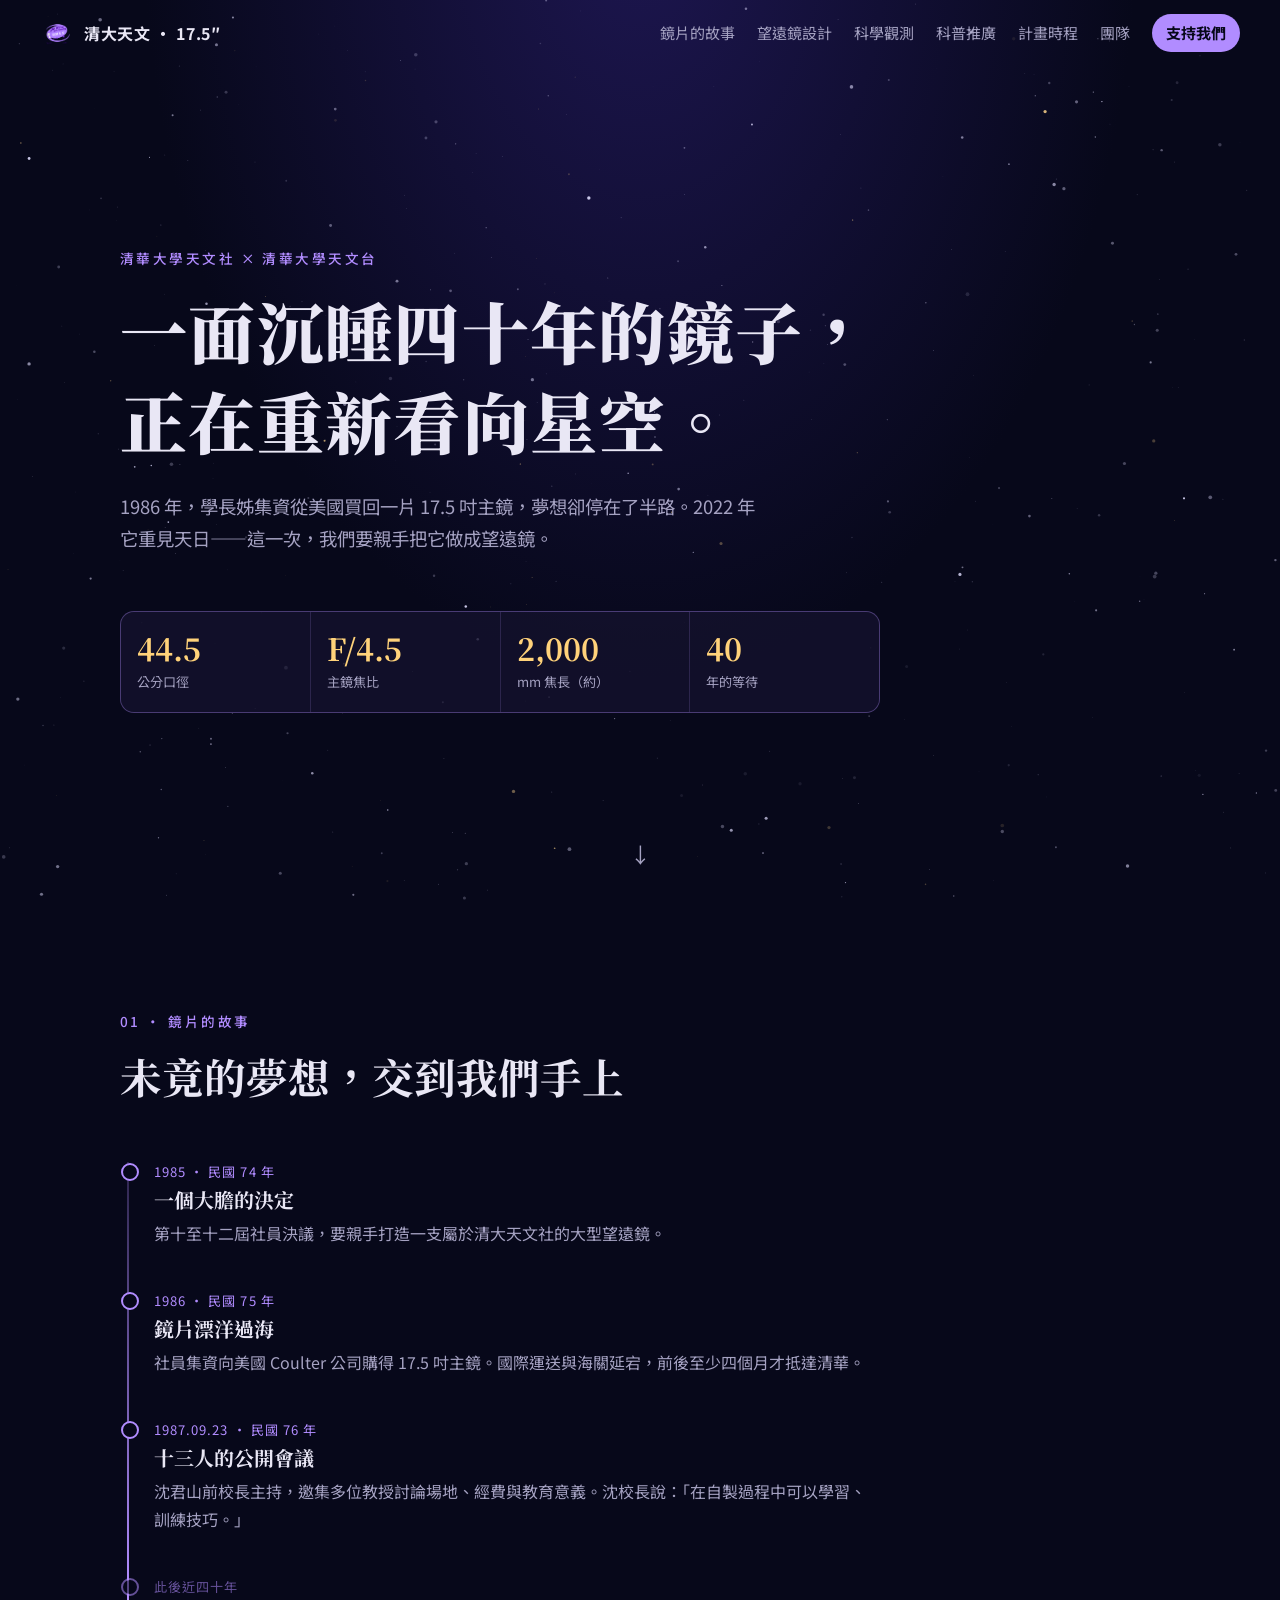
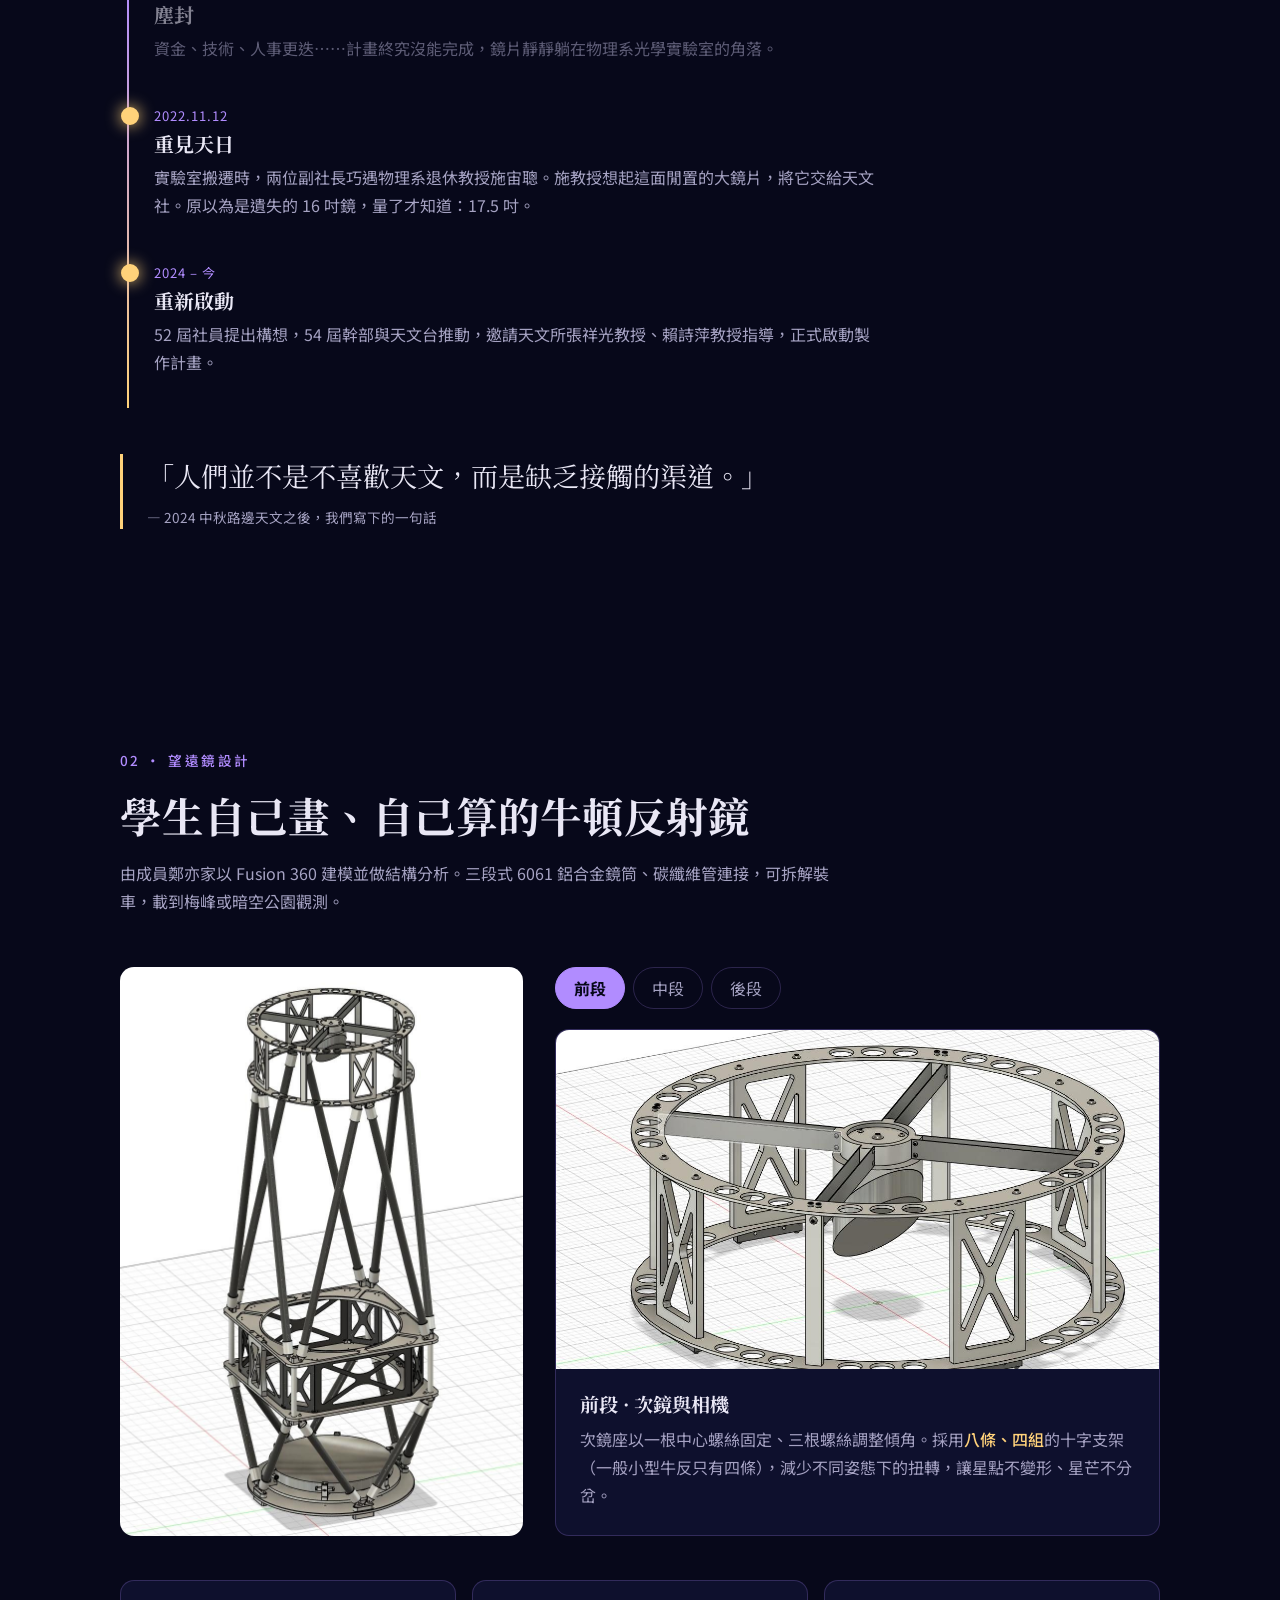
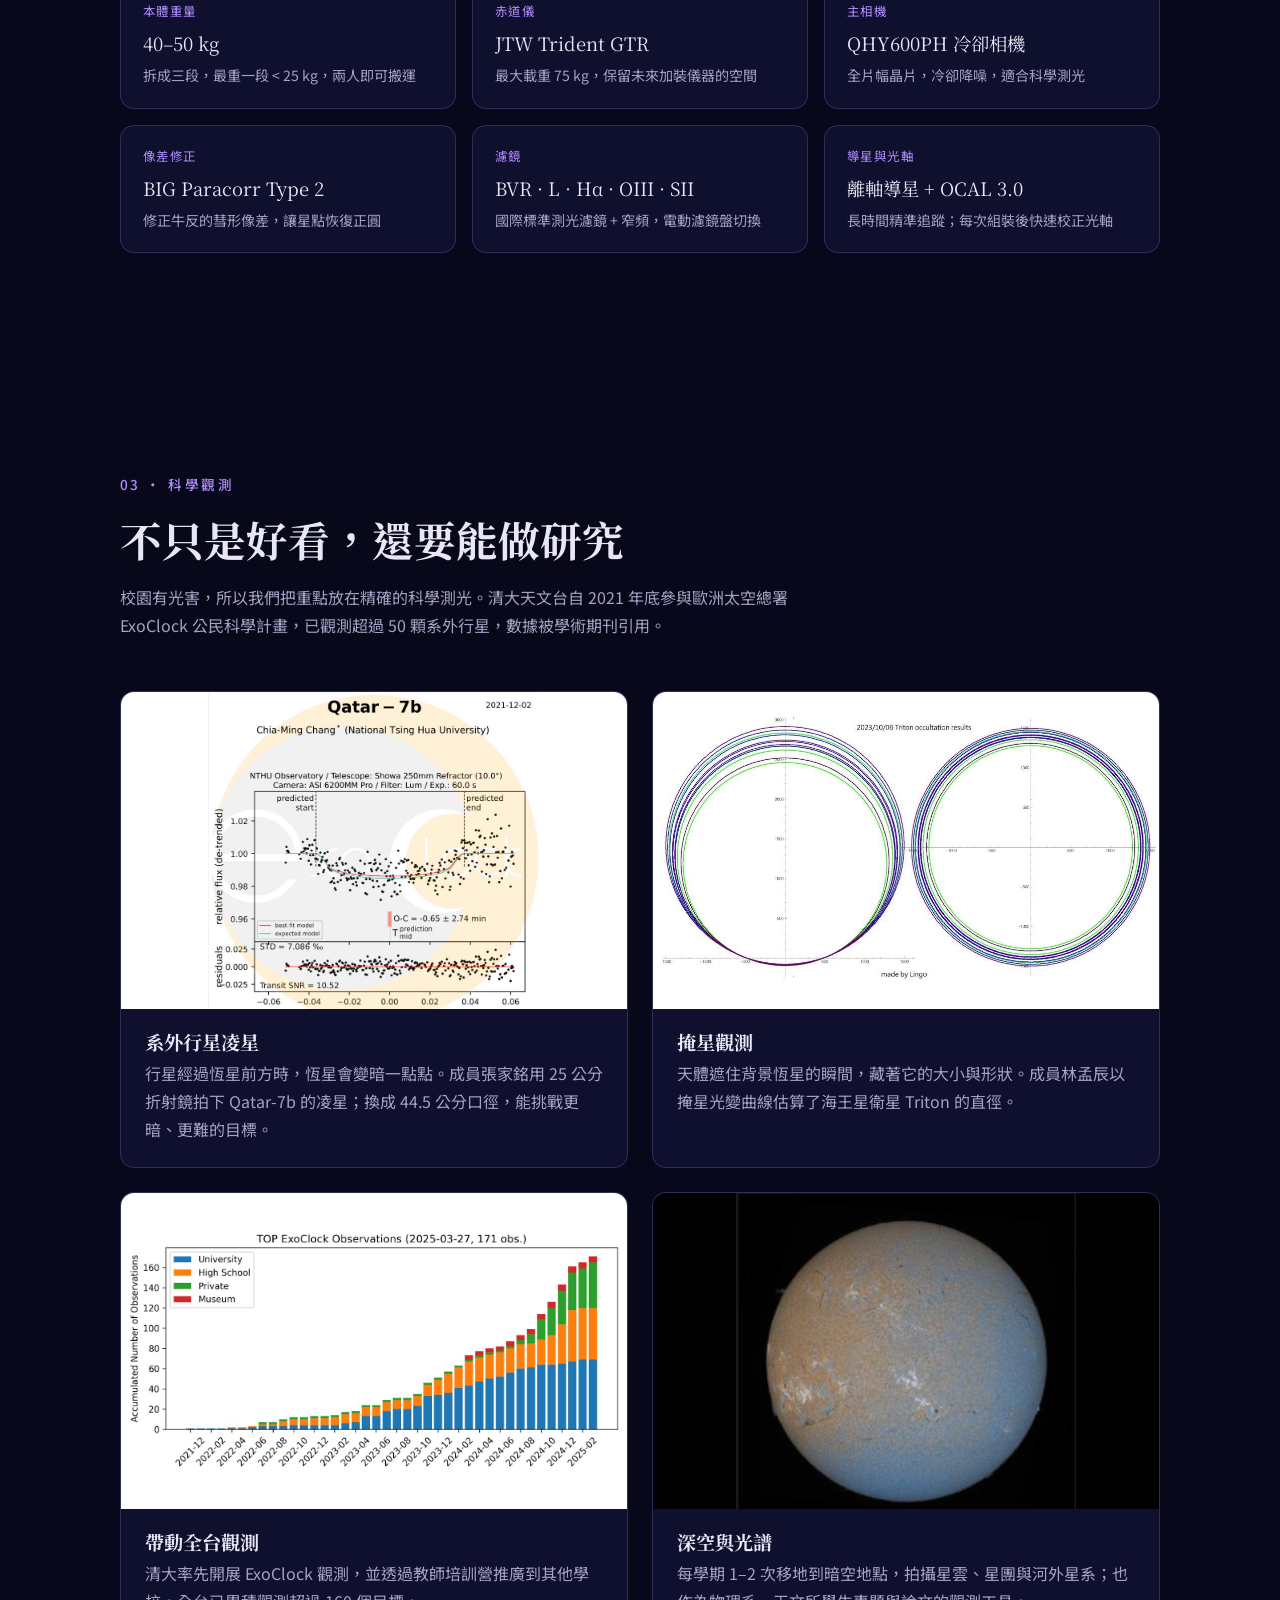
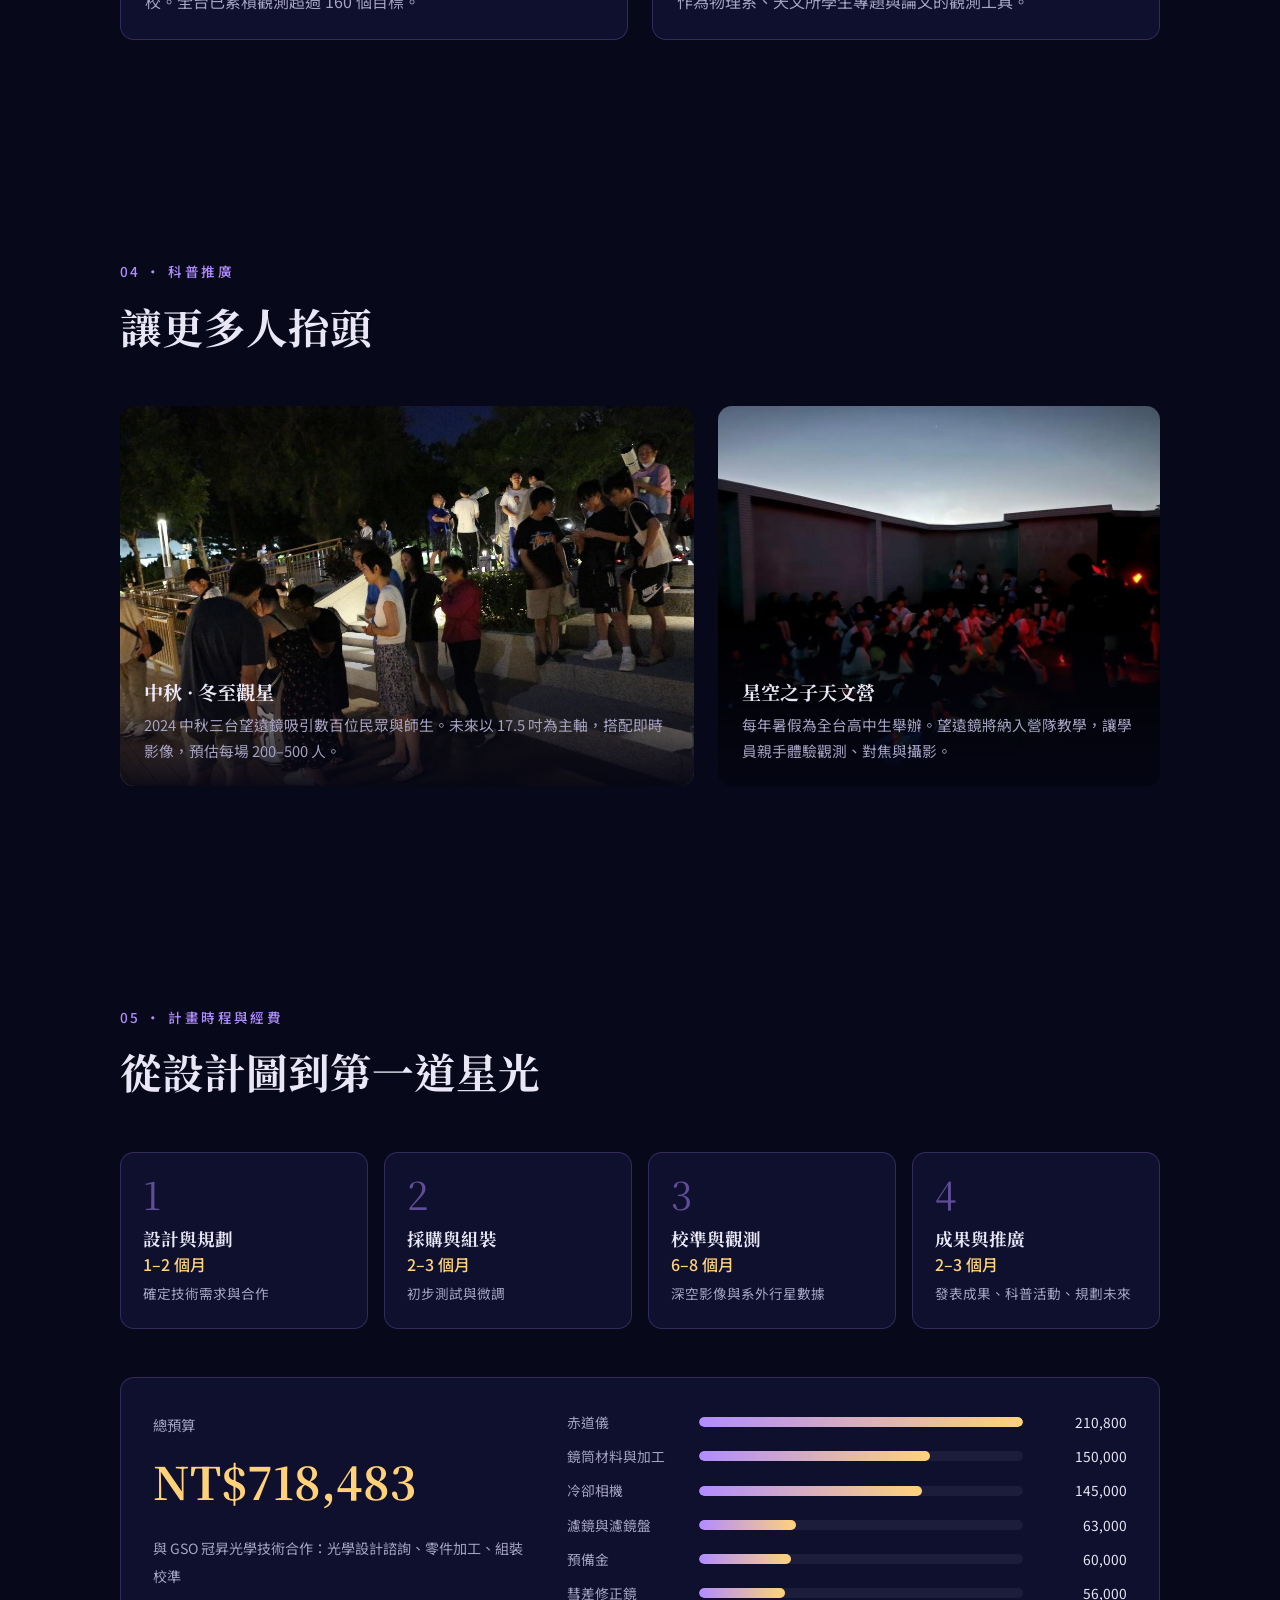
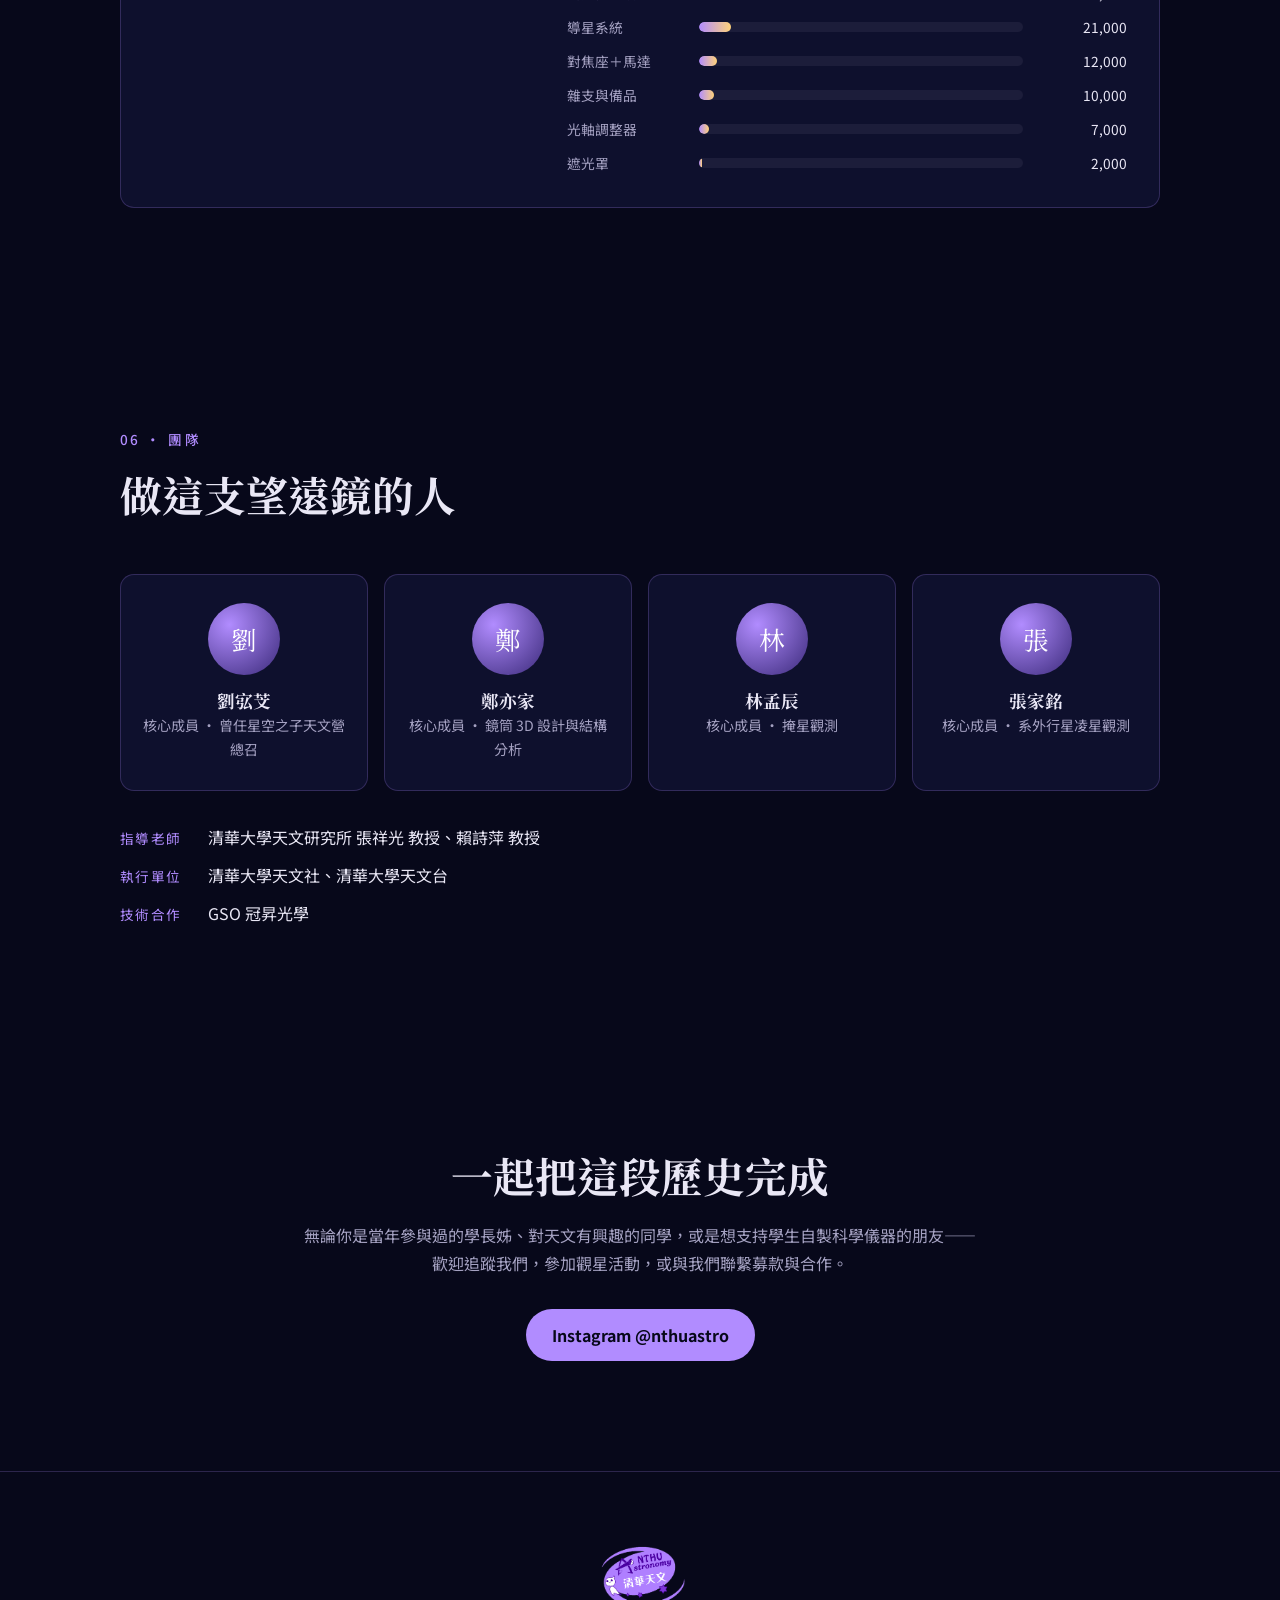
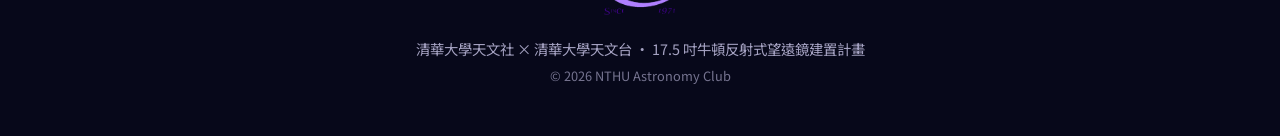
==== commit 009c2378: "New version" ====
--- a/index.html
+++ b/index.html
@@ -1,640 +1,261 @@
-<!DOCTYPE HTML>
-<!--
-	Future Imperfect by HTML5 UP
-	html5up.net | @ajlkn
-	Free for personal and commercial use under the CCA 3.0 license (html5up.net/license)
--->
-<html>
-	<head>
-		<title>17.5 inches Telescope</title>
-		<meta charset="utf-8" />
-		<meta name="viewport" content="width=device-width, initial-scale=1, user-scalable=no" />
-		<link rel="stylesheet" href="assets/css/main.css" />
-	</head>
-	<body class="is-preload">
-
-		<!-- Wrapper -->
-			<div id="wrapper">
-
-				<!-- Header -->
-					<header id="header">
-						<h1><a href="index.html">17.5吋望遠鏡</a></h1>
-						<nav class="links">
-							<ul>
-								<li><a href="#">歷史背景</a></li>
-								<li><a href="#">成員</a></li>
-								<li><a href="#">設計圖</a></li>
-								<li><a href="#">計畫</a></li>
-								<li><a href="#">聯絡方式</a></li>
-							</ul>
-						</nav>
-						<nav class="main">
-							<ul>
-								<li class="search">
-									<a class="fa-search" href="#search">Search</a>
-									<form id="search" method="get" action="#">
-										<input type="text" name="query" placeholder="Search" />
-									</form>
-								</li>
-								<li class="menu">
-									<a class="fa-bars" href="#menu">Menu</a>
-								</li>
-							</ul>
-						</nav>
-					</header>
-
-				<!-- Menu -->
-					<section id="menu">
-
-						<!-- Search -->
-							<section>
-								<form class="search" method="get" action="#">
-									<input type="text" name="query" placeholder="Search" />
-								</form>
-							</section>
-
-						<!-- Links -->
-							<section>
-								<ul class="links">
-									<li>
-										<a href="#">
-											<h3>Lorem ipsum</h3>
-											<p>Feugiat tempus veroeros dolor</p>
-										</a>
-									</li>
-									<li>
-										<a href="#">
-											<h3>Dolor sit amet</h3>
-											<p>Sed vitae justo condimentum</p>
-										</a>
-									</li>
-									<li>
-										<a href="#">
-											<h3>Feugiat veroeros</h3>
-											<p>Phasellus sed ultricies mi congue</p>
-										</a>
-									</li>
-									<li>
-										<a href="#">
-											<h3>Etiam sed consequat</h3>
-											<p>Porta lectus amet ultricies</p>
-										</a>
-									</li>
-								</ul>
-							</section>
-
-						<!-- Actions -->
-							<section>
-								<ul class="actions stacked">
-									<li><a href="#" class="button large fit">Log In</a></li>
-								</ul>
-							</section>
-
-					</section>
-
-				<!-- Main -->
-					<div id="main">
-
-						<!-- Post -->
-							<article class="post">
-								<header>
-									<div class="title">
-										<h2><a href="single.html">來自40年前的夢想</a></h2>
-										<p>Lorem ipsum dolor amet nullam consequat etiam feugiat</p>
-									</div>
-									<div class="meta">
-										<time class="published" datetime="2015-11-01">November 1, 2015</time>
-										<a href="#" class="author"><span class="name">Jane Doe</span><img src="images/avatar.jpg" alt="" /></a>
-									</div>
-								</header>
-								<a href="single.html" class="image featured"><img src="images/pic01.jpg" alt="" /></a>
-								<p>Mauris neque quam, fermentum ut nisl vitae, convallis maximus nisl. Sed mattis nunc id lorem euismod placerat. Vivamus porttitor magna enim, ac accumsan tortor cursus at. Phasellus sed ultricies mi non congue ullam corper. Praesent tincidunt sed tellus ut rutrum. Sed vitae justo condimentum, porta lectus vitae, ultricies congue gravida diam non fringilla.</p>
-								<footer>
-									<ul class="actions">
-										<li><a href="single.html" class="button large">Continue Reading</a></li>
-									</ul>
-									<ul class="stats">
-										<li><a href="#">General</a></li>
-										<li><a href="#" class="icon solid fa-heart">28</a></li>
-										<li><a href="#" class="icon solid fa-comment">128</a></li>
-									</ul>
-								</footer>
-							</article>
-
-						<!-- Post -->
-							<article class="post">
-								<header>
-									<div class="title">
-										<h2><a href="single.html">Ultricies sed magna euismod enim vitae gravida</a></h2>
-										<p>Lorem ipsum dolor amet nullam consequat etiam feugiat</p>
-									</div>
-									<div class="meta">
-										<time class="published" datetime="2015-10-25">October 25, 2015</time>
-										<a href="#" class="author"><span class="name">Jane Doe</span><img src="images/avatar.jpg" alt="" /></a>
-									</div>
-								</header>
-								<a href="single.html" class="image featured"><img src="images/pic02.jpg" alt="" /></a>
-								<p>Mauris neque quam, fermentum ut nisl vitae, convallis maximus nisl. Sed mattis nunc id lorem euismod placerat. Vivamus porttitor magna enim, ac accumsan tortor cursus at. Phasellus sed ultricies mi non congue ullam corper.</p>
-								<footer>
-									<ul class="actions">
-										<li><a href="single.html" class="button large">Continue Reading</a></li>
-									</ul>
-									<ul class="stats">
-										<li><a href="#">General</a></li>
-										<li><a href="#" class="icon solid fa-heart">28</a></li>
-										<li><a href="#" class="icon solid fa-comment">128</a></li>
-									</ul>
-								</footer>
-							</article>
-
-						<!-- Post -->
-							<article class="post">
-								<header>
-									<div class="title">
-										<h2><a href="single.html">Euismod et accumsan</a></h2>
-										<p>Lorem ipsum dolor amet nullam consequat etiam feugiat</p>
-									</div>
-									<div class="meta">
-										<time class="published" datetime="2015-10-22">October 22, 2015</time>
-										<a href="#" class="author"><span class="name">Jane Doe</span><img src="images/avatar.jpg" alt="" /></a>
-									</div>
-								</header>
-								<a href="single.html" class="image featured"><img src="images/pic03.jpg" alt="" /></a>
-								<p>Mauris neque quam, fermentum ut nisl vitae, convallis maximus nisl. Sed mattis nunc id lorem euismod placerat. Vivamus porttitor magna enim, ac accumsan tortor cursus at. Phasellus sed ultricies mi non congue ullam corper. Praesent tincidunt sed tellus ut rutrum. Sed vitae justo condimentum, porta lectus vitae, ultricies congue gravida diam non fringilla. Cras vehicula tellus eu ligula viverra, ac fringilla turpis suscipit. Quisque vestibulum rhoncus ligula.</p>
-								<footer>
-									<ul class="actions">
-										<li><a href="single.html" class="button large">Continue Reading</a></li>
-									</ul>
-									<ul class="stats">
-										<li><a href="#">General</a></li>
-										<li><a href="#" class="icon solid fa-heart">28</a></li>
-										<li><a href="#" class="icon solid fa-comment">128</a></li>
-									</ul>
-								</footer>
-							</article>
-
-						<!-- Post -->
-						<!--
-							<article class="post">
-								<header>
-									<div class="title">
-										<h2><a href="#">Elements</a></h2>
-										<p>Lorem ipsum dolor amet nullam consequat etiam feugiat</p>
-									</div>
-									<div class="meta">
-										<time class="published" datetime="2015-10-18">October 18, 2015</time>
-										<a href="#" class="author"><span class="name">Jane Doe</span><img src="images/avatar.jpg" alt="" /></a>
-									</div>
-								</header>
-
-								<section>
-									<h3>Text</h3>
-									<p>This is <b>bold</b> and this is <strong>strong</strong>. This is <i>italic</i> and this is <em>emphasized</em>.
-									This is <sup>superscript</sup> text and this is <sub>subscript</sub> text.
-									This is <u>underlined</u> and this is code: <code>for (;;) { ... }</code>. Finally, <a href="#">this is a link</a>.</p>
-									<hr />
-									<p>Nunc lacinia ante nunc ac lobortis. Interdum adipiscing gravida odio porttitor sem non mi integer non faucibus ornare mi ut ante amet placerat aliquet. Volutpat eu sed ante lacinia sapien lorem accumsan varius montes viverra nibh in adipiscing blandit tempus accumsan.</p>
-									<hr />
-									<h2>Heading Level 2</h2>
-									<h3>Heading Level 3</h3>
-									<h4>Heading Level 4</h4>
-									<hr />
-									<h4>Blockquote</h4>
-									<blockquote>Fringilla nisl. Donec accumsan interdum nisi, quis tincidunt felis sagittis eget tempus euismod. Vestibulum ante ipsum primis in faucibus vestibulum. Blandit adipiscing eu felis iaculis volutpat ac adipiscing accumsan faucibus. Vestibulum ante ipsum primis in faucibus lorem ipsum dolor sit amet nullam adipiscing eu felis.</blockquote>
-									<h4>Preformatted</h4>
-									<pre><code>i = 0;
-
-while (!deck.isInOrder()) {
-  print 'Iteration ' + i;
-  deck.shuffle();
-  i++;
-}
-
-print 'It took ' + i + ' iterations to sort the deck.';</code></pre>
-								</section>
-
-								<section>
-									<h3>Lists</h3>
-									<div class="row">
-										<div class="col-6 col-12-medium">
-											<h4>Unordered</h4>
-											<ul>
-												<li>Dolor pulvinar etiam.</li>
-												<li>Sagittis adipiscing.</li>
-												<li>Felis enim feugiat.</li>
-											</ul>
-											<h4>Alternate</h4>
-											<ul class="alt">
-												<li>Dolor pulvinar etiam.</li>
-												<li>Sagittis adipiscing.</li>
-												<li>Felis enim feugiat.</li>
-											</ul>
-										</div>
-										<div class="col-6 col-12-medium">
-											<h4>Ordered</h4>
-											<ol>
-												<li>Dolor pulvinar etiam.</li>
-												<li>Etiam vel felis viverra.</li>
-												<li>Felis enim feugiat.</li>
-												<li>Dolor pulvinar etiam.</li>
-												<li>Etiam vel felis lorem.</li>
-												<li>Felis enim et feugiat.</li>
-											</ol>
-											<h4>Icons</h4>
-											<ul class="icons">
-												<li><a href="#" class="icon brands fa-twitter"><span class="label">Twitter</span></a></li>
-												<li><a href="#" class="icon brands fa-facebook-f"><span class="label">Facebook</span></a></li>
-												<li><a href="#" class="icon brands fa-instagram"><span class="label">Instagram</span></a></li>
-												<li><a href="#" class="icon brands fa-github"><span class="label">Github</span></a></li>
-											</ul>
-										</div>
-									</div>
-									<h3>Actions</h3>
-									<div class="row">
-										<div class="col-6 col-12-medium">
-											<ul class="actions">
-												<li><a href="#" class="button">Default</a></li>
-												<li><a href="#" class="button">Default</a></li>
-												<li><a href="#" class="button">Default</a></li>
-											</ul>
-											<ul class="actions small">
-												<li><a href="#" class="button small">Small</a></li>
-												<li><a href="#" class="button small">Small</a></li>
-												<li><a href="#" class="button small">Small</a></li>
-											</ul>
-											<ul class="actions stacked">
-												<li><a href="#" class="button">Default</a></li>
-												<li><a href="#" class="button">Default</a></li>
-												<li><a href="#" class="button">Default</a></li>
-											</ul>
-											<ul class="actions stacked">
-												<li><a href="#" class="button small">Small</a></li>
-												<li><a href="#" class="button small">Small</a></li>
-												<li><a href="#" class="button small">Small</a></li>
-											</ul>
-										</div>
-										<div class="col-6 col-12-medium">
-											<ul class="actions stacked">
-												<li><a href="#" class="button fit">Default</a></li>
-												<li><a href="#" class="button fit">Default</a></li>
-											</ul>
-											<ul class="actions stacked">
-												<li><a href="#" class="button small fit">Small</a></li>
-												<li><a href="#" class="button small fit">Small</a></li>
-											</ul>
-										</div>
-									</div>
-								</section>
-
-								<section>
-									<h3>Table</h3>
-									<h4>Default</h4>
-									<div class="table-wrapper">
-										<table>
-											<thead>
-												<tr>
-													<th>Name</th>
-													<th>Description</th>
-													<th>Price</th>
-												</tr>
-											</thead>
-											<tbody>
-												<tr>
-													<td>Item One</td>
-													<td>Ante turpis integer aliquet porttitor.</td>
-													<td>29.99</td>
-												</tr>
-												<tr>
-													<td>Item Two</td>
-													<td>Vis ac commodo adipiscing arcu aliquet.</td>
-													<td>19.99</td>
-												</tr>
-												<tr>
-													<td>Item Three</td>
-													<td> Morbi faucibus arcu accumsan lorem.</td>
-													<td>29.99</td>
-												</tr>
-												<tr>
-													<td>Item Four</td>
-													<td>Vitae integer tempus condimentum.</td>
-													<td>19.99</td>
-												</tr>
-												<tr>
-													<td>Item Five</td>
-													<td>Ante turpis integer aliquet porttitor.</td>
-													<td>29.99</td>
-												</tr>
-											</tbody>
-											<tfoot>
-												<tr>
-													<td colspan="2"></td>
-													<td>100.00</td>
-												</tr>
-											</tfoot>
-										</table>
-									</div>
-
-									<h4>Alternate</h4>
-									<div class="table-wrapper">
-										<table class="alt">
-											<thead>
-												<tr>
-													<th>Name</th>
-													<th>Description</th>
-													<th>Price</th>
-												</tr>
-											</thead>
-											<tbody>
-												<tr>
-													<td>Item One</td>
-													<td>Ante turpis integer aliquet porttitor.</td>
-													<td>29.99</td>
-												</tr>
-												<tr>
-													<td>Item Two</td>
-													<td>Vis ac commodo adipiscing arcu aliquet.</td>
-													<td>19.99</td>
-												</tr>
-												<tr>
-													<td>Item Three</td>
-													<td> Morbi faucibus arcu accumsan lorem.</td>
-													<td>29.99</td>
-												</tr>
-												<tr>
-													<td>Item Four</td>
-													<td>Vitae integer tempus condimentum.</td>
-													<td>19.99</td>
-												</tr>
-												<tr>
-													<td>Item Five</td>
-													<td>Ante turpis integer aliquet porttitor.</td>
-													<td>29.99</td>
-												</tr>
-											</tbody>
-											<tfoot>
-												<tr>
-													<td colspan="2"></td>
-													<td>100.00</td>
-												</tr>
-											</tfoot>
-										</table>
-									</div>
-								</section>
-
-								<section>
-									<h3>Buttons</h3>
-									<ul class="actions">
-										<li><a href="#" class="button large">Large</a></li>
-										<li><a href="#" class="button">Default</a></li>
-										<li><a href="#" class="button small">Small</a></li>
-									</ul>
-									<ul class="actions fit">
-										<li><a href="#" class="button fit">Fit</a></li>
-										<li><a href="#" class="button fit">Fit</a></li>
-										<li><a href="#" class="button fit">Fit</a></li>
-									</ul>
-									<ul class="actions fit small">
-										<li><a href="#" class="button fit small">Fit + Small</a></li>
-										<li><a href="#" class="button fit small">Fit + Small</a></li>
-										<li><a href="#" class="button fit small">Fit + Small</a></li>
-									</ul>
-									<ul class="actions">
-										<li><a href="#" class="button icon solid fa-download">Icon</a></li>
-										<li><a href="#" class="button icon solid fa-upload">Icon</a></li>
-										<li><a href="#" class="button icon solid fa-save">Icon</a></li>
-									</ul>
-									<ul class="actions">
-										<li><span class="button disabled">Disabled</span></li>
-										<li><span class="button disabled icon solid fa-download">Disabled</span></li>
-									</ul>
-								</section>
-
-								<section>
-									<h3>Form</h3>
-									<form method="post" action="#">
-										<div class="row gtr-uniform">
-											<div class="col-6 col-12-xsmall">
-												<input type="text" name="demo-name" id="demo-name" value="" placeholder="Name" />
-											</div>
-											<div class="col-6 col-12-xsmall">
-												<input type="email" name="demo-email" id="demo-email" value="" placeholder="Email" />
-											</div>
-											<div class="col-12">
-												<select name="demo-category" id="demo-category">
-													<option value="">- Category -</option>
-													<option value="1">Manufacturing</option>
-													<option value="1">Shipping</option>
-													<option value="1">Administration</option>
-													<option value="1">Human Resources</option>
-												</select>
-											</div>
-											<div class="col-4 col-12-small">
-												<input type="radio" id="demo-priority-low" name="demo-priority" checked>
-												<label for="demo-priority-low">Low</label>
-											</div>
-											<div class="col-4 col-12-small">
-												<input type="radio" id="demo-priority-normal" name="demo-priority">
-												<label for="demo-priority-normal">Normal</label>
-											</div>
-											<div class="col-4 col-12-small">
-												<input type="radio" id="demo-priority-high" name="demo-priority">
-												<label for="demo-priority-high">High</label>
-											</div>
-											<div class="col-6 col-12-small">
-												<input type="checkbox" id="demo-copy" name="demo-copy">
-												<label for="demo-copy">Email me a copy</label>
-											</div>
-											<div class="col-6 col-12-small">
-												<input type="checkbox" id="demo-human" name="demo-human" checked>
-												<label for="demo-human">Not a robot</label>
-											</div>
-											<div class="col-12">
-												<textarea name="demo-message" id="demo-message" placeholder="Enter your message" rows="6"></textarea>
-											</div>
-											<div class="col-12">
-												<ul class="actions">
-													<li><input type="submit" value="Send Message" /></li>
-													<li><input type="reset" value="Reset" /></li>
-												</ul>
-											</div>
-										</div>
-									</form>
-								</section>
-
-								<section>
-									<h3>Image</h3>
-									<h4>Fit</h4>
-									<div class="box alt">
-										<div class="row gtr-uniform">
-											<div class="col-12"><span class="image fit"><img src="images/pic02.jpg" alt="" /></span></div>
-											<div class="col-4"><span class="image fit"><img src="images/pic04.jpg" alt="" /></span></div>
-											<div class="col-4"><span class="image fit"><img src="images/pic05.jpg" alt="" /></span></div>
-											<div class="col-4"><span class="image fit"><img src="images/pic06.jpg" alt="" /></span></div>
-											<div class="col-4"><span class="image fit"><img src="images/pic06.jpg" alt="" /></span></div>
-											<div class="col-4"><span class="image fit"><img src="images/pic04.jpg" alt="" /></span></div>
-											<div class="col-4"><span class="image fit"><img src="images/pic05.jpg" alt="" /></span></div>
-											<div class="col-4"><span class="image fit"><img src="images/pic05.jpg" alt="" /></span></div>
-											<div class="col-4"><span class="image fit"><img src="images/pic06.jpg" alt="" /></span></div>
-											<div class="col-4"><span class="image fit"><img src="images/pic04.jpg" alt="" /></span></div>
-										</div>
-									</div>
-									<h4>Left &amp; Right</h4>
-									<p><span class="image left"><img src="images/pic07.jpg" alt="" /></span>Fringilla nisl. Donec accumsan interdum nisi, quis tincidunt felis sagittis eget. tempus euismod. Vestibulum ante ipsum primis in faucibus vestibulum. Blandit adipiscing eu felis iaculis volutpat ac adipiscing accumsan eu faucibus. Integer ac pellentesque praesent tincidunt felis sagittis eget. tempus euismod. Vestibulum ante ipsum primis in faucibus vestibulum. Blandit adipiscing eu felis iaculis volutpat ac adipiscing accumsan eu faucibus. Integer ac pellentesque praesent. Donec accumsan interdum nisi, quis tincidunt felis sagittis eget. tempus euismod. Vestibulum ante ipsum primis in faucibus vestibulum. Blandit adipiscing eu felis iaculis volutpat ac adipiscing accumsan eu faucibus. Integer ac pellentesque praesent tincidunt felis sagittis eget. tempus euismod. Vestibulum ante ipsum primis in faucibus vestibulum. Blandit adipiscing eu felis iaculis volutpat ac adipiscing accumsan eu faucibus. Integer ac pellentesque praesent. Blandit adipiscing eu felis iaculis volutpat ac adipiscing accumsan eu faucibus. Integer ac pellentesque praesent tincidunt felis sagittis eget. tempus euismod. Vestibulum ante ipsum primis in faucibus vestibulum. Blandit adipiscing eu felis iaculis volutpat ac adipiscing accumsan eu faucibus. Integer ac pellentesque praesent.</p>
-									<p><span class="image right"><img src="images/pic04.jpg" alt="" /></span>Fringilla nisl. Donec accumsan interdum nisi, quis tincidunt felis sagittis eget. tempus euismod. Vestibulum ante ipsum primis in faucibus vestibulum. Blandit adipiscing eu felis iaculis volutpat ac adipiscing accumsan eu faucibus. Integer ac pellentesque praesent tincidunt felis sagittis eget. tempus euismod. Vestibulum ante ipsum primis in faucibus vestibulum. Blandit adipiscing eu felis iaculis volutpat ac adipiscing accumsan eu faucibus. Integer ac pellentesque praesent. Donec accumsan interdum nisi, quis tincidunt felis sagittis eget. tempus euismod. Vestibulum ante ipsum primis in faucibus vestibulum. Blandit adipiscing eu felis iaculis volutpat ac adipiscing accumsan eu faucibus. Integer ac pellentesque praesent tincidunt felis sagittis eget. tempus euismod. Vestibulum ante ipsum primis in faucibus vestibulum. Blandit adipiscing eu felis iaculis volutpat ac adipiscing accumsan eu faucibus. Integer ac pellentesque praesent. Blandit adipiscing eu felis iaculis volutpat ac adipiscing accumsan eu faucibus. Integer ac pellentesque praesent tincidunt felis sagittis eget. tempus euismod. Vestibulum ante ipsum primis in faucibus vestibulum. Blandit adipiscing eu felis iaculis volutpat ac adipiscing accumsan eu faucibus. Integer ac pellentesque praesent.</p>
-								</section>
-
-							</article>
-						-->
-
-						<!-- Pagination -->
-							<ul class="actions pagination">
-								<li><a href="" class="disabled button large previous">Previous Page</a></li>
-								<li><a href="#" class="button large next">Next Page</a></li>
-							</ul>
-
-					</div>
-
-				<!-- Sidebar -->
-					<section id="sidebar">
-
-						<!-- Intro -->
-							<section id="intro">
-								<a href="#" class="logo"><img src="images/NTHUASTRO.png" alt="" width="1300"/></a>
-								<header>
-									<h2>反射式望遠鏡</h2>
-									<p>致力於天文科普與天文觀測 by <a href="https://my.nthu.edu.tw/~res9202/">清大天文社</a>&<a href="https://nthuobs.phys.nthu.edu.tw/tw">清大天文台</a></p>
-								</header>
-							</section>
-
-						<!-- Mini Posts -->
-							<section>
-								<div class="mini-posts">
-
-									<!-- Mini Post -->
-										<article class="mini-post">
-											<header>
-												<h3><a href="single.html">Vitae sed condimentum</a></h3>
-												<time class="published" datetime="2015-10-20">October 20, 2015</time>
-												<a href="#" class="author"><img src="images/avatar.jpg" alt="" /></a>
-											</header>
-											<a href="single.html" class="image"><img src="images/pic04.jpg" alt="" /></a>
-										</article>
-
-									<!-- Mini Post -->
-										<article class="mini-post">
-											<header>
-												<h3><a href="single.html">Rutrum neque accumsan</a></h3>
-												<time class="published" datetime="2015-10-19">October 19, 2015</time>
-												<a href="#" class="author"><img src="images/avatar.jpg" alt="" /></a>
-											</header>
-											<a href="single.html" class="image"><img src="images/pic05.jpg" alt="" /></a>
-										</article>
-
-									<!-- Mini Post -->
-										<article class="mini-post">
-											<header>
-												<h3><a href="single.html">Odio congue mattis</a></h3>
-												<time class="published" datetime="2015-10-18">October 18, 2015</time>
-												<a href="#" class="author"><img src="images/avatar.jpg" alt="" /></a>
-											</header>
-											<a href="single.html" class="image"><img src="images/pic06.jpg" alt="" /></a>
-										</article>
-
-									<!-- Mini Post -->
-										<article class="mini-post">
-											<header>
-												<h3><a href="single.html">Enim nisl veroeros</a></h3>
-												<time class="published" datetime="2015-10-17">October 17, 2015</time>
-												<a href="#" class="author"><img src="images/avatar.jpg" alt="" /></a>
-											</header>
-											<a href="single.html" class="image"><img src="images/pic07.jpg" alt="" /></a>
-										</article>
-
-								</div>
-							</section>
-
-						<!-- Posts List -->
-							<section>
-								<ul class="posts">
-									<li>
-										<article>
-											<header>
-												<h3><a href="single.html">Lorem ipsum fermentum ut nisl vitae</a></h3>
-												<time class="published" datetime="2015-10-20">October 20, 2015</time>
-											</header>
-											<a href="single.html" class="image"><img src="images/pic08.jpg" alt="" /></a>
-										</article>
-									</li>
-									<li>
-										<article>
-											<header>
-												<h3><a href="single.html">Convallis maximus nisl mattis nunc id lorem</a></h3>
-												<time class="published" datetime="2015-10-15">October 15, 2015</time>
-											</header>
-											<a href="single.html" class="image"><img src="images/pic09.jpg" alt="" /></a>
-										</article>
-									</li>
-									<li>
-										<article>
-											<header>
-												<h3><a href="single.html">Euismod amet placerat vivamus porttitor</a></h3>
-												<time class="published" datetime="2015-10-10">October 10, 2015</time>
-											</header>
-											<a href="single.html" class="image"><img src="images/pic10.jpg" alt="" /></a>
-										</article>
-									</li>
-									<li>
-										<article>
-											<header>
-												<h3><a href="single.html">Magna enim accumsan tortor cursus ultricies</a></h3>
-												<time class="published" datetime="2015-10-08">October 8, 2015</time>
-											</header>
-											<a href="single.html" class="image"><img src="images/pic11.jpg" alt="" /></a>
-										</article>
-									</li>
-									<li>
-										<article>
-											<header>
-												<h3><a href="single.html">Congue ullam corper lorem ipsum dolor</a></h3>
-												<time class="published" datetime="2015-10-06">October 7, 2015</time>
-											</header>
-											<a href="single.html" class="image"><img src="images/pic12.jpg" alt="" /></a>
-										</article>
-									</li>
-								</ul>
-							</section>
-
-						<!-- About -->
-							<section class="blurb">
-								<h2>About</h2>
-								<p>Mauris neque quam, fermentum ut nisl vitae, convallis maximus nisl. Sed mattis nunc id lorem euismod amet placerat. Vivamus porttitor magna enim, ac accumsan tortor cursus at phasellus sed ultricies.</p>
-								<ul class="actions">
-									<li><a href="#" class="button">Learn More</a></li>
-								</ul>
-							</section>
-
-						<!-- Footer -->
-							<section id="footer">
-								<ul class="icons">
-									<li><a href="#" class="icon brands fa-twitter"><span class="label">Twitter</span></a></li>
-									<li><a href="#" class="icon brands fa-facebook-f"><span class="label">Facebook</span></a></li>
-									<li><a href="#" class="icon brands fa-instagram"><span class="label">Instagram</span></a></li>
-									<li><a href="#" class="icon solid fa-rss"><span class="label">RSS</span></a></li>
-									<li><a href="#" class="icon solid fa-envelope"><span class="label">Email</span></a></li>
-								</ul>
-								<p class="copyright">&copy; Untitled. Design: <a href="http://html5up.net">HTML5 UP</a>. Images: <a href="http://unsplash.com">Unsplash</a>.</p>
-							</section>
-
-					</section>
-
-			</div>
-
-		<!-- Scripts -->
-			<script src="assets/js/jquery.min.js"></script>
-			<script src="assets/js/browser.min.js"></script>
-			<script src="assets/js/breakpoints.min.js"></script>
-			<script src="assets/js/util.js"></script>
-			<script src="assets/js/main.js"></script>
-
-	</body>
-</html>+<!DOCTYPE html>
+<html lang="zh-Hant">
+<head>
+  <meta charset="UTF-8">
+  <meta name="viewport" content="width=device-width, initial-scale=1">
+  <title>17.5 吋望遠鏡計畫｜清華大學天文社 × 清華大學天文台</title>
+  <meta name="description" content="一面沉睡近四十年的 17.5 吋主鏡，由清大天文社與天文台的學生親手打造成一支可移動的科學望遠鏡。">
+  <link rel="icon" href="img/logo.png">
+  <link rel="preconnect" href="https://fonts.googleapis.com">
+  <link rel="preconnect" href="https://fonts.gstatic.com" crossorigin>
+  <link href="https://fonts.googleapis.com/css2?family=Noto+Sans+TC:wght@400;500;700&family=Noto+Serif+TC:wght@600;900&display=swap" rel="stylesheet">
+  <link rel="stylesheet" href="style.css">
+</head>
+<body>
+  <canvas id="sky" aria-hidden="true"></canvas>
+
+  <header class="nav" id="nav">
+    <a class="brand" href="#top"><img src="img/logo.png" alt="">清大天文 · 17.5″</a>
+    <button class="nav-toggle" id="navToggle" aria-label="開啟選單" aria-expanded="false"><span></span><span></span></button>
+    <nav class="nav-links" id="navLinks">
+      <a href="#story">鏡片的故事</a>
+      <a href="#design">望遠鏡設計</a>
+      <a href="#science">科學觀測</a>
+      <a href="#outreach">科普推廣</a>
+      <a href="#plan">計畫時程</a>
+      <a href="#team">團隊</a>
+      <a href="#join" class="nav-cta">支持我們</a>
+    </nav>
+  </header>
+
+  <main id="top">
+    <!-- HERO -->
+    <section class="hero">
+      <p class="eyebrow">清華大學天文社 × 清華大學天文台</p>
+      <h1>一面沉睡四十年的鏡子，<br>正在重新看向星空。</h1>
+      <p class="lede">1986 年，學長姊集資從美國買回一片 17.5 吋主鏡，夢想卻停在了半路。2022 年它重見天日——這一次，我們要親手把它做成望遠鏡。</p>
+      <div class="hero-stats">
+        <div><strong data-count="44.5" data-decimals="1">0</strong><span>公分口徑</span></div>
+        <div><strong>F/4.5</strong><span>主鏡焦比</span></div>
+        <div><strong data-count="2000">0</strong><span>mm 焦長（約）</span></div>
+        <div><strong data-count="40">0</strong><span>年的等待</span></div>
+      </div>
+      <a class="scroll-hint" href="#story" aria-label="往下閱讀">↓</a>
+    </section>
+
+    <!-- STORY -->
+    <section id="story" class="section">
+      <div class="section-head reveal">
+        <p class="eyebrow">01 · 鏡片的故事</p>
+        <h2>未竟的夢想，交到我們手上</h2>
+      </div>
+
+      <ol class="timeline">
+        <li class="reveal">
+          <time>1985 · 民國 74 年</time>
+          <h3>一個大膽的決定</h3>
+          <p>第十至十二屆社員決議，要親手打造一支屬於清大天文社的大型望遠鏡。</p>
+        </li>
+        <li class="reveal">
+          <time>1986 · 民國 75 年</time>
+          <h3>鏡片漂洋過海</h3>
+          <p>社員集資向美國 Coulter 公司購得 17.5 吋主鏡。國際運送與海關延宕，前後至少四個月才抵達清華。</p>
+        </li>
+        <li class="reveal">
+          <time>1987.09.23 · 民國 76 年</time>
+          <h3>十三人的公開會議</h3>
+          <p>沈君山前校長主持，邀集多位教授討論場地、經費與教育意義。沈校長說：「在自製過程中可以學習、訓練技巧。」</p>
+        </li>
+        <li class="reveal dim">
+          <time>此後近四十年</time>
+          <h3>塵封</h3>
+          <p>資金、技術、人事更迭……計畫終究沒能完成，鏡片靜靜躺在物理系光學實驗室的角落。</p>
+        </li>
+        <li class="reveal highlight">
+          <time>2022.11.12</time>
+          <h3>重見天日</h3>
+          <p>實驗室搬遷時，兩位副社長巧遇物理系退休教授施宙聰。施教授想起這面閒置的大鏡片，將它交給天文社。原以為是遺失的 16 吋鏡，量了才知道：17.5 吋。</p>
+        </li>
+        <li class="reveal highlight">
+          <time>2024 – 今</time>
+          <h3>重新啟動</h3>
+          <p>52 屆社員提出構想，54 屆幹部與天文台推動，邀請天文所張祥光教授、賴詩萍教授指導，正式啟動製作計畫。</p>
+        </li>
+      </ol>
+
+      <blockquote class="pull reveal">
+        「人們並不是不喜歡天文，而是缺乏接觸的渠道。」
+        <cite>— 2024 中秋路邊天文之後，我們寫下的一句話</cite>
+      </blockquote>
+    </section>
+
+    <!-- DESIGN -->
+    <section id="design" class="section">
+      <div class="section-head reveal">
+        <p class="eyebrow">02 · 望遠鏡設計</p>
+        <h2>學生自己畫、自己算的牛頓反射鏡</h2>
+        <p>由成員鄭亦家以 Fusion 360 建模並做結構分析。三段式 6061 鋁合金鏡筒、碳纖維管連接，可拆解裝車，載到梅峰或暗空公園觀測。</p>
+      </div>
+
+      <div class="design-grid">
+        <figure class="design-hero reveal">
+          <img src="img/telescope-full.jpg" alt="望遠鏡整體 3D 結構圖：上下環狀結構以碳纖維管連接" loading="lazy">
+          <figcaption>整體結構：前段、中段、後段，以碳纖維管連接，外覆遮光布</figcaption>
+        </figure>
+
+        <div class="tabs reveal" role="tablist" aria-label="鏡筒分段">
+          <button role="tab" aria-selected="true" data-tab="front">前段</button>
+          <button role="tab" aria-selected="false" data-tab="middle">中段</button>
+          <button role="tab" aria-selected="false" data-tab="rear">後段</button>
+        </div>
+
+        <div class="tab-panels reveal">
+          <article class="panel active" data-panel="front">
+            <img src="img/front-section.jpg" alt="前段結構：次鏡座與八條十字支架" loading="lazy">
+            <div>
+              <h3>前段 · 次鏡與相機</h3>
+              <p>次鏡座以一根中心螺絲固定、三根螺絲調整傾角。採用<strong>八條、四組</strong>的十字支架（一般小型牛反只有四條），減少不同姿態下的扭轉，讓星點不變形、星芒不分岔。</p>
+            </div>
+          </article>
+          <article class="panel" data-panel="middle">
+            <img src="img/middle-section.jpg" alt="中段結構：較厚鋁板、四角連接柱與碳纖維側板" loading="lazy">
+            <div>
+              <h3>中段 · 承重與赤道儀介面</h3>
+              <p>較厚的鋁板、四角鋁柱加上八片碳纖維側板，負責承受整支望遠鏡的重量，並預留鳩尾板鎖點。靠主鏡側設有四個 6 公分風扇孔，吹散鏡面上的空氣邊界層。</p>
+            </div>
+          </article>
+          <article class="panel" data-panel="rear">
+            <img src="img/rear-section.jpg" alt="後段結構：主鏡座與翹翹板式浮動支撐" loading="lazy">
+            <div>
+              <h3>後段 · 主鏡座（最關鍵的一段）</h3>
+              <p>主鏡底部由三組「翹翹板」構成的 <strong>18 點浮動支撐</strong>承托，每組附配重塊平衡力矩；周圍 6 組 12 點軸承做徑向支撐，讓鏡片熱脹冷縮時能自由滑動。三組彈簧螺絲調光軸、六根粗螺絲鎖定。</p>
+            </div>
+          </article>
+        </div>
+      </div>
+
+      <div class="spec-cards">
+        <div class="card reveal"><span class="k">本體重量</span><span class="v">40–50 kg</span><span class="n">拆成三段，最重一段 &lt; 25 kg，兩人即可搬運</span></div>
+        <div class="card reveal"><span class="k">赤道儀</span><span class="v">JTW Trident GTR</span><span class="n">最大載重 75 kg，保留未來加裝儀器的空間</span></div>
+        <div class="card reveal"><span class="k">主相機</span><span class="v">QHY600PH 冷卻相機</span><span class="n">全片幅晶片，冷卻降噪，適合科學測光</span></div>
+        <div class="card reveal"><span class="k">像差修正</span><span class="v">BIG Paracorr Type 2</span><span class="n">修正牛反的彗形像差，讓星點恢復正圓</span></div>
+        <div class="card reveal"><span class="k">濾鏡</span><span class="v">BVR · L · Hα · OIII · SII</span><span class="n">國際標準測光濾鏡 + 窄頻，電動濾鏡盤切換</span></div>
+        <div class="card reveal"><span class="k">導星與光軸</span><span class="v">離軸導星 + OCAL 3.0</span><span class="n">長時間精準追蹤；每次組裝後快速校正光軸</span></div>
+      </div>
+    </section>
+
+    <!-- SCIENCE -->
+    <section id="science" class="section">
+      <div class="section-head reveal">
+        <p class="eyebrow">03 · 科學觀測</p>
+        <h2>不只是好看，還要能做研究</h2>
+        <p>校園有光害，所以我們把重點放在精確的科學測光。清大天文台自 2021 年底參與歐洲太空總署 ExoClock 公民科學計畫，已觀測超過 50 顆系外行星，數據被學術期刊引用。</p>
+      </div>
+
+      <div class="science-grid">
+        <article class="sci reveal">
+          <img src="img/qatar7b-transit.jpg" alt="Qatar-7b 凌星光變曲線，2021-12-02 清大天文台觀測" loading="lazy">
+          <h3>系外行星凌星</h3>
+          <p>行星經過恆星前方時，恆星會變暗一點點。成員張家銘用 25 公分折射鏡拍下 Qatar-7b 的凌星；換成 44.5 公分口徑，能挑戰更暗、更難的目標。</p>
+        </article>
+        <article class="sci reveal">
+          <img src="img/triton-occultation.jpg" alt="海衛一 Triton 掩星觀測的直徑估算結果" loading="lazy">
+          <h3>掩星觀測</h3>
+          <p>天體遮住背景恆星的瞬間，藏著它的大小與形狀。成員林孟辰以掩星光變曲線估算了海王星衛星 Triton 的直徑。</p>
+        </article>
+        <article class="sci reveal">
+          <img src="img/exoclock-taiwan.jpg" alt="台灣參與 ExoClock 計畫歷年累積觀測數長條圖" loading="lazy">
+          <h3>帶動全台觀測</h3>
+          <p>清大率先開展 ExoClock 觀測，並透過教師培訓營推廣到其他學校。全台已累積觀測超過 160 個目標。</p>
+        </article>
+        <article class="sci reveal">
+          <img class="dark-bg" src="img/sun-spectrum.jpg" alt="清大天文台拍攝的太陽影像" loading="lazy">
+          <h3>深空與光譜</h3>
+          <p>每學期 1–2 次移地到暗空地點，拍攝星雲、星團與河外星系；也作為物理系、天文所學生專題與論文的觀測工具。</p>
+        </article>
+      </div>
+    </section>
+
+    <!-- OUTREACH -->
+    <section id="outreach" class="section">
+      <div class="section-head reveal">
+        <p class="eyebrow">04 · 科普推廣</p>
+        <h2>讓更多人抬頭</h2>
+      </div>
+      <div class="outreach">
+        <figure class="reveal">
+          <img src="img/mid-autumn-2024.jpg" alt="2024 中秋節校園路邊天文，民眾排隊看望遠鏡" loading="lazy">
+          <figcaption><strong>中秋 · 冬至觀星</strong>2024 中秋三台望遠鏡吸引數百位民眾與師生。未來以 17.5 吋為主軸，搭配即時影像，預估每場 200–500 人。</figcaption>
+        </figure>
+        <figure class="reveal">
+          <img src="img/star-camp-2024.jpg" alt="2024 星空之子天文營，高中生在夜空下聽講" loading="lazy">
+          <figcaption><strong>星空之子天文營</strong>每年暑假為全台高中生舉辦。望遠鏡將納入營隊教學，讓學員親手體驗觀測、對焦與攝影。</figcaption>
+        </figure>
+      </div>
+    </section>
+
+    <!-- PLAN -->
+    <section id="plan" class="section">
+      <div class="section-head reveal">
+        <p class="eyebrow">05 · 計畫時程與經費</p>
+        <h2>從設計圖到第一道星光</h2>
+      </div>
+
+      <div class="phases">
+        <div class="phase reveal"><span class="pn">1</span><h3>設計與規劃</h3><p>1–2 個月</p><small>確定技術需求與合作</small></div>
+        <div class="phase reveal"><span class="pn">2</span><h3>採購與組裝</h3><p>2–3 個月</p><small>初步測試與微調</small></div>
+        <div class="phase reveal"><span class="pn">3</span><h3>校準與觀測</h3><p>6–8 個月</p><small>深空影像與系外行星數據</small></div>
+        <div class="phase reveal"><span class="pn">4</span><h3>成果與推廣</h3><p>2–3 個月</p><small>發表成果、科普活動、規劃未來</small></div>
+      </div>
+
+      <div class="budget reveal">
+        <div class="budget-total">
+          <span>總預算</span>
+          <strong>NT$<span data-count="736800">0</span></strong>
+          <small>與 GSO 冠昇光學技術合作：光學設計諮詢、零件加工、組裝校準</small>
+        </div>
+        <div class="bars" id="budgetBars"></div>
+      </div>
+    </section>
+
+    <!-- TEAM -->
+    <section id="team" class="section">
+      <div class="section-head reveal">
+        <p class="eyebrow">06 · 團隊</p>
+        <h2>做這支望遠鏡的人</h2>
+      </div>
+      <div class="team">
+        <div class="person reveal"><div class="avatar">劉</div><h3>劉宖芠</h3><p>核心成員 · 曾任星空之子天文營總召</p></div>
+        <div class="person reveal"><div class="avatar">鄭</div><h3>鄭亦家</h3><p>核心成員 · 鏡筒 3D 設計與結構分析</p></div>
+        <div class="person reveal"><div class="avatar">林</div><h3>林孟辰</h3><p>核心成員 · 掩星觀測</p></div>
+        <div class="person reveal"><div class="avatar">張</div><h3>張家銘</h3><p>核心成員 · 系外行星凌星觀測</p></div>
+      </div>
+      <div class="advisors reveal">
+        <p><span>指導老師</span>清華大學天文研究所 張祥光 教授、賴詩萍 教授</p>
+        <p><span>執行單位</span>清華大學天文社、清華大學天文台</p>
+        <p><span>技術合作</span>GSO 冠昇光學</p>
+      </div>
+    </section>
+
+    <!-- JOIN -->
+    <section id="join" class="section join reveal">
+      <h2>一起把這段歷史完成</h2>
+      <p>無論你是當年參與過的學長姊、對天文有興趣的同學，或是想支持學生自製科學儀器的朋友——歡迎追蹤我們，參加觀星活動，或與我們聯繫募款與合作。</p>
+      <div class="join-actions">
+        <a class="btn" href="https://www.instagram.com/nthuastro/" target="_blank" rel="noopener">Instagram @nthuastro</a>
+        <!-- 在這裡填入 Facebook 粉專網址後取消註解：
+        <a class="btn ghost" href="https://www.facebook.com/你的粉專" target="_blank" rel="noopener">Facebook 粉專</a>
+        -->
+      </div>
+    </section>
+  </main>
+
+  <footer>
+    <img src="img/logo.png" alt="清華天文 NTHU Astronomy since 1971">
+    <p>清華大學天文社 × 清華大學天文台 · 17.5 吋牛頓反射式望遠鏡建置計畫</p>
+    <p class="small">© <span id="year"></span> NTHU Astronomy Club</p>
+  </footer>
+
+  <script src="script.js"></script>
+</body>
+</html>
--- a/style.css
+++ b/style.css
@@ -0,0 +1,230 @@
+:root {
+  --bg: #07081a;
+  --bg-2: #0e1030;
+  --ink: #e9e7f5;
+  --muted: #a5a2c2;
+  --accent: #b18cff;      /* 社團 logo 紫 */
+  --accent-2: #ffd27a;    /* 星光金 */
+  --line: rgba(177, 140, 255, .22);
+  --card: rgba(20, 22, 58, .62);
+  --radius: 14px;
+  --maxw: 1120px;
+  --serif: "Noto Serif TC", "Songti TC", serif;
+  --sans: "Noto Sans TC", "PingFang TC", "Microsoft JhengHei", system-ui, sans-serif;
+}
+
+* { box-sizing: border-box; margin: 0; padding: 0; }
+html { scroll-behavior: smooth; scroll-padding-top: 72px; }
+body {
+  font-family: var(--sans);
+  background: radial-gradient(ellipse at 50% -10%, #1d1650 0%, var(--bg) 55%) fixed, var(--bg);
+  color: var(--ink);
+  line-height: 1.75;
+  -webkit-font-smoothing: antialiased;
+}
+img { max-width: 100%; display: block; }
+a { color: inherit; }
+
+#sky { position: fixed; inset: 0; width: 100%; height: 100%; z-index: -1; }
+
+/* ---------- Nav ---------- */
+.nav {
+  position: fixed; top: 0; left: 0; right: 0; z-index: 10;
+  display: flex; align-items: center; justify-content: space-between;
+  padding: 14px clamp(16px, 4vw, 40px);
+  transition: background .3s, border-color .3s;
+  border-bottom: 1px solid transparent;
+}
+.nav.scrolled { background: rgba(7, 8, 26, .82); backdrop-filter: blur(10px); border-color: var(--line); }
+.brand { display: flex; align-items: center; gap: 10px; text-decoration: none; font-weight: 700; letter-spacing: .04em; }
+.brand img { width: 34px; height: 34px; object-fit: contain; }
+.nav-links { display: flex; gap: 22px; align-items: center; font-size: .94rem; }
+.nav-links a { text-decoration: none; color: var(--muted); transition: color .2s; }
+.nav-links a:hover { color: var(--ink); }
+.nav-cta { color: var(--bg) !important; background: var(--accent); padding: 6px 14px; border-radius: 99px; font-weight: 700; }
+.nav-toggle { display: none; background: none; border: 0; width: 34px; height: 34px; cursor: pointer; }
+.nav-toggle span { display: block; height: 2px; background: var(--ink); margin: 7px 4px; transition: transform .3s; }
+
+/* ---------- Hero ---------- */
+.hero {
+  min-height: 100svh;
+  display: flex; flex-direction: column; justify-content: center;
+  max-width: var(--maxw); margin: 0 auto;
+  padding: 120px clamp(20px, 5vw, 40px) 60px;
+  position: relative;
+}
+.eyebrow { color: var(--accent); font-size: .85rem; letter-spacing: .18em; font-weight: 500; margin-bottom: 14px; }
+h1, h2, h3 { font-family: var(--serif); line-height: 1.35; }
+h1 { font-size: clamp(2.1rem, 6vw, 4.2rem); font-weight: 900; letter-spacing: .02em; }
+.lede { max-width: 640px; color: var(--muted); font-size: clamp(1rem, 1.6vw, 1.15rem); margin-top: 24px; }
+.hero-stats {
+  display: grid; grid-template-columns: repeat(4, 1fr); gap: 1px;
+  margin-top: 56px; max-width: 760px;
+  border: 1px solid var(--line); border-radius: var(--radius); overflow: hidden;
+  background: var(--line);
+}
+.hero-stats div { background: rgba(7, 8, 26, .7); padding: 18px 16px; }
+.hero-stats strong { display: block; font-family: var(--serif); font-size: 1.9rem; color: var(--accent-2); line-height: 1.2; }
+.hero-stats span { font-size: .82rem; color: var(--muted); }
+.scroll-hint {
+  position: absolute; bottom: 28px; left: 50%; transform: translateX(-50%);
+  text-decoration: none; color: var(--muted); font-size: 1.3rem;
+  animation: bob 2.2s ease-in-out infinite;
+}
+@keyframes bob { 50% { transform: translate(-50%, 8px); } }
+
+/* ---------- Sections ---------- */
+.section { max-width: var(--maxw); margin: 0 auto; padding: 110px clamp(20px, 5vw, 40px); }
+.section-head { max-width: 720px; margin-bottom: 52px; }
+.section-head h2 { font-size: clamp(1.7rem, 3.6vw, 2.6rem); }
+.section-head p:not(.eyebrow) { color: var(--muted); margin-top: 16px; }
+
+/* Timeline */
+.timeline { list-style: none; position: relative; padding-left: 34px; max-width: 760px; }
+.timeline::before { content: ""; position: absolute; left: 7px; top: 6px; bottom: 6px; width: 2px; background: linear-gradient(var(--line), var(--accent), var(--accent-2)); }
+.timeline li { position: relative; padding-bottom: 38px; }
+.timeline li::before {
+  content: ""; position: absolute; left: -33px; top: 7px; width: 14px; height: 14px; border-radius: 50%;
+  background: var(--bg); border: 2px solid var(--accent);
+}
+.timeline li.highlight::before { background: var(--accent-2); border-color: var(--accent-2); box-shadow: 0 0 16px var(--accent-2); }
+.timeline li.dim { opacity: .55; }
+.timeline time { font-size: .82rem; color: var(--accent); letter-spacing: .08em; }
+.timeline h3 { font-size: 1.25rem; margin: 2px 0 6px; }
+.timeline p { color: var(--muted); }
+
+.pull {
+  margin: 40px 0 0; max-width: 760px;
+  font-family: var(--serif); font-size: clamp(1.25rem, 2.6vw, 1.7rem); line-height: 1.6;
+  border-left: 3px solid var(--accent-2); padding-left: 24px;
+}
+.pull cite { display: block; font-family: var(--sans); font-style: normal; font-size: .85rem; color: var(--muted); margin-top: 10px; }
+
+/* Design */
+.design-grid { display: grid; grid-template-columns: 0.8fr 1.2fr; grid-template-rows: auto 1fr; gap: 20px 32px; }
+.design-hero { grid-row: 1 / 3; background: #fff; border-radius: var(--radius); overflow: hidden; }
+.design-hero img { width: 100%; height: 100%; object-fit: cover; }
+.design-hero figcaption { background: var(--bg-2); color: var(--muted); font-size: .85rem; padding: 10px 14px; }
+.tabs { display: flex; gap: 8px; align-self: end; }
+.tabs button {
+  font: inherit; color: var(--muted); background: transparent; cursor: pointer;
+  border: 1px solid var(--line); border-radius: 99px; padding: 6px 18px;
+  transition: all .2s;
+}
+.tabs button[aria-selected="true"] { background: var(--accent); color: var(--bg); border-color: var(--accent); font-weight: 700; }
+.panel { display: none; background: var(--card); border: 1px solid var(--line); border-radius: var(--radius); overflow: hidden; }
+.panel.active { display: block; animation: fade .4s ease; }
+.panel img { width: 100%; aspect-ratio: 16 / 9; object-fit: cover; background: #fff; }
+.panel div { padding: 22px 24px 26px; }
+.panel h3 { font-size: 1.2rem; margin-bottom: 8px; }
+.panel p { color: var(--muted); }
+.panel strong { color: var(--accent-2); font-weight: 500; }
+@keyframes fade { from { opacity: 0; transform: translateY(6px); } }
+
+.spec-cards { display: grid; grid-template-columns: repeat(3, 1fr); gap: 16px; margin-top: 44px; }
+.card { background: var(--card); border: 1px solid var(--line); border-radius: var(--radius); padding: 20px 22px; display: flex; flex-direction: column; gap: 4px; }
+.card .k { font-size: .78rem; color: var(--accent); letter-spacing: .12em; }
+.card .v { font-family: var(--serif); font-size: 1.15rem; }
+.card .n { font-size: .88rem; color: var(--muted); }
+
+/* Science */
+.science-grid { display: grid; grid-template-columns: repeat(2, 1fr); gap: 24px; }
+.sci { background: var(--card); border: 1px solid var(--line); border-radius: var(--radius); overflow: hidden; }
+.sci img { width: 100%; aspect-ratio: 16 / 10; object-fit: contain; background: #fff; }
+.sci img.dark-bg { background: #000; }
+.sci h3 { font-size: 1.2rem; padding: 20px 24px 4px; }
+.sci p { color: var(--muted); padding: 0 24px 24px; }
+
+/* Outreach */
+.outreach { display: grid; grid-template-columns: 1.3fr 1fr; gap: 24px; }
+.outreach figure { position: relative; border-radius: var(--radius); overflow: hidden; min-height: 380px; }
+.outreach img { position: absolute; inset: 0; width: 100%; height: 100%; object-fit: cover; }
+.outreach figcaption {
+  position: absolute; left: 0; right: 0; bottom: 0; padding: 60px 24px 22px;
+  background: linear-gradient(transparent, rgba(5, 6, 20, .95));
+  color: var(--muted); font-size: .92rem;
+}
+.outreach figcaption strong { display: block; font-family: var(--serif); color: var(--ink); font-size: 1.2rem; margin-bottom: 4px; }
+
+/* Plan */
+.phases { display: grid; grid-template-columns: repeat(4, 1fr); gap: 16px; counter-reset: p; }
+.phase { position: relative; background: var(--card); border: 1px solid var(--line); border-radius: var(--radius); padding: 22px; }
+.pn { font-family: var(--serif); font-size: 2.4rem; color: var(--accent); opacity: .5; line-height: 1; }
+.phase h3 { font-size: 1.1rem; margin-top: 10px; }
+.phase p { color: var(--accent-2); font-weight: 500; }
+.phase small { color: var(--muted); font-size: .85rem; }
+
+.budget { display: grid; grid-template-columns: 0.8fr 1.2fr; gap: 40px; margin-top: 48px; background: var(--card); border: 1px solid var(--line); border-radius: var(--radius); padding: 32px; }
+.budget-total > span { color: var(--muted); font-size: .9rem; }
+.budget-total strong { display: block; font-family: var(--serif); font-size: clamp(2rem, 4vw, 2.8rem); color: var(--accent-2); margin: 4px 0 12px; }
+.budget-total small { color: var(--muted); font-size: .88rem; }
+.bars { display: flex; flex-direction: column; gap: 10px; }
+.bar-row { display: grid; grid-template-columns: 120px 1fr 92px; align-items: center; gap: 12px; font-size: .86rem; }
+.bar-row .label { color: var(--muted); }
+.bar-track { height: 10px; background: rgba(255, 255, 255, .06); border-radius: 99px; overflow: hidden; }
+.bar-fill { height: 100%; width: 0; background: linear-gradient(90deg, var(--accent), var(--accent-2)); border-radius: 99px; transition: width 1.2s cubic-bezier(.2, .7, .2, 1); }
+.bar-row .amt { text-align: right; font-variant-numeric: tabular-nums; }
+
+/* Team */
+.team { display: grid; grid-template-columns: repeat(4, 1fr); gap: 16px; }
+.person { text-align: center; background: var(--card); border: 1px solid var(--line); border-radius: var(--radius); padding: 28px 18px; }
+.avatar {
+  width: 72px; height: 72px; margin: 0 auto 14px; border-radius: 50%;
+  display: grid; place-items: center; font-family: var(--serif); font-size: 1.6rem;
+  background: radial-gradient(circle at 30% 30%, var(--accent), #3b2a7a); color: #fff;
+}
+.person h3 { font-size: 1.1rem; }
+.person p { color: var(--muted); font-size: .88rem; }
+.advisors { margin-top: 32px; display: grid; gap: 10px; }
+.advisors p { color: var(--ink); }
+.advisors span { display: inline-block; min-width: 88px; color: var(--accent); font-size: .85rem; letter-spacing: .1em; }
+
+/* Join */
+.join { text-align: center; max-width: 760px; }
+.join h2 { font-size: clamp(1.8rem, 4vw, 2.6rem); }
+.join p { color: var(--muted); margin: 18px auto 32px; }
+.join-actions { display: flex; gap: 14px; justify-content: center; flex-wrap: wrap; }
+.btn { text-decoration: none; padding: 12px 26px; border-radius: 99px; background: var(--accent); color: var(--bg); font-weight: 700; transition: transform .2s, box-shadow .2s; }
+.btn:hover { transform: translateY(-2px); box-shadow: 0 8px 24px rgba(177, 140, 255, .35); }
+.btn.ghost { background: transparent; color: var(--ink); border: 1px solid var(--line); }
+
+footer { text-align: center; padding: 60px 20px 48px; border-top: 1px solid var(--line); color: var(--muted); font-size: .9rem; }
+footer img { width: 120px; margin: 0 auto 14px; }
+footer .small { font-size: .8rem; opacity: .7; margin-top: 4px; }
+
+/* Reveal */
+.reveal { opacity: 0; transform: translateY(24px); transition: opacity .8s ease, transform .8s ease; }
+.reveal.in { opacity: 1; transform: none; }
+.timeline li.dim.in { opacity: .55; }
+
+/* ---------- Responsive ---------- */
+@media (max-width: 900px) {
+  .nav-toggle { display: block; }
+  .nav-links {
+    position: fixed; top: 62px; left: 0; right: 0;
+    flex-direction: column; gap: 0; align-items: stretch;
+    background: rgba(7, 8, 26, .97); border-bottom: 1px solid var(--line);
+    max-height: 0; overflow: hidden; transition: max-height .35s ease;
+  }
+  .nav-links a { padding: 14px 24px; border-top: 1px solid var(--line); }
+  .nav-cta { border-radius: 0; }
+  .nav.open .nav-links { max-height: 480px; }
+  .nav.open .nav-toggle span:first-child { transform: translateY(4.5px) rotate(45deg); }
+  .nav.open .nav-toggle span:last-child { transform: translateY(-4.5px) rotate(-45deg); }
+
+  .hero-stats { grid-template-columns: repeat(2, 1fr); }
+  .design-grid, .budget, .outreach, .science-grid { grid-template-columns: 1fr; }
+  .design-hero { grid-row: auto; max-height: 520px; }
+  .spec-cards, .phases, .team { grid-template-columns: repeat(2, 1fr); }
+}
+@media (max-width: 540px) {
+  h1 { font-size: 1.8rem; }
+  .spec-cards, .phases { grid-template-columns: 1fr; }
+  .bar-row { grid-template-columns: 90px 1fr 78px; font-size: .8rem; }
+  .section { padding: 80px 20px; }
+}
+@media (prefers-reduced-motion: reduce) {
+  html { scroll-behavior: auto; }
+  .reveal { opacity: 1; transform: none; transition: none; }
+  .scroll-hint { animation: none; }
+}
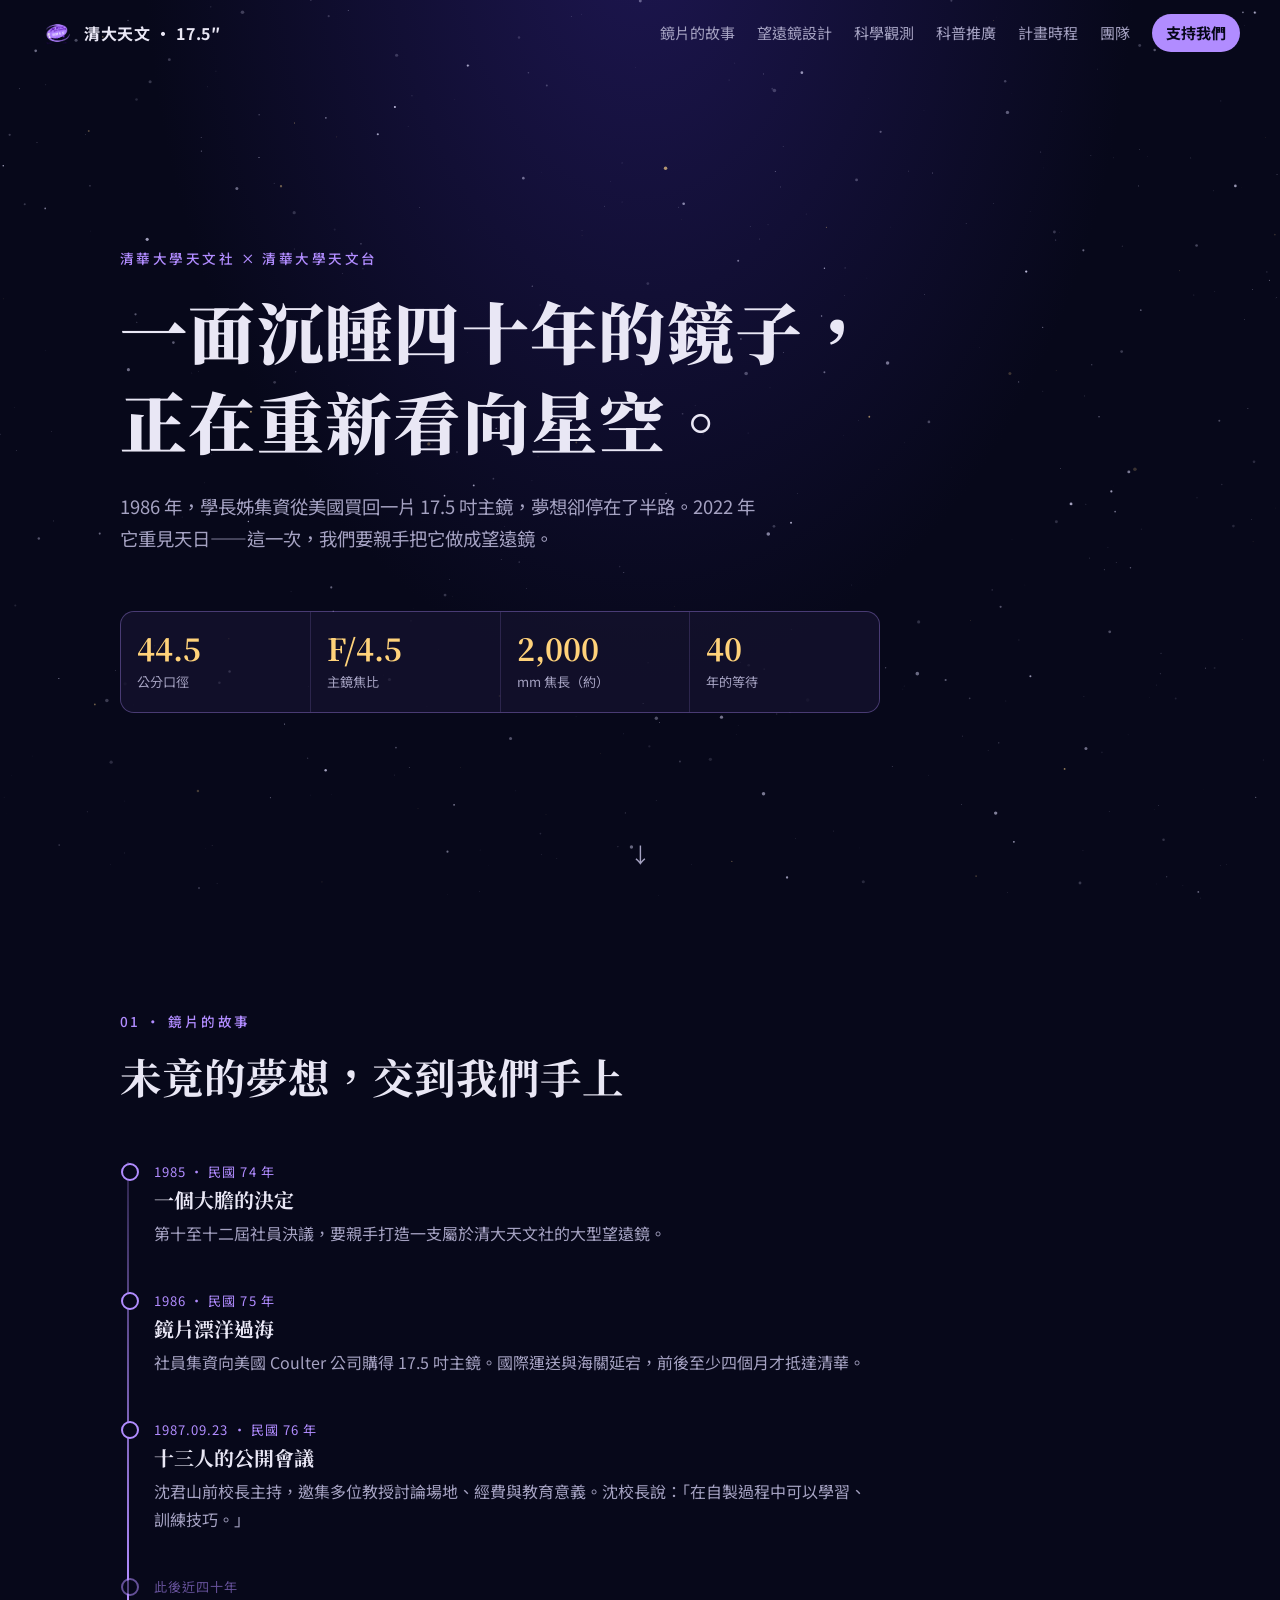
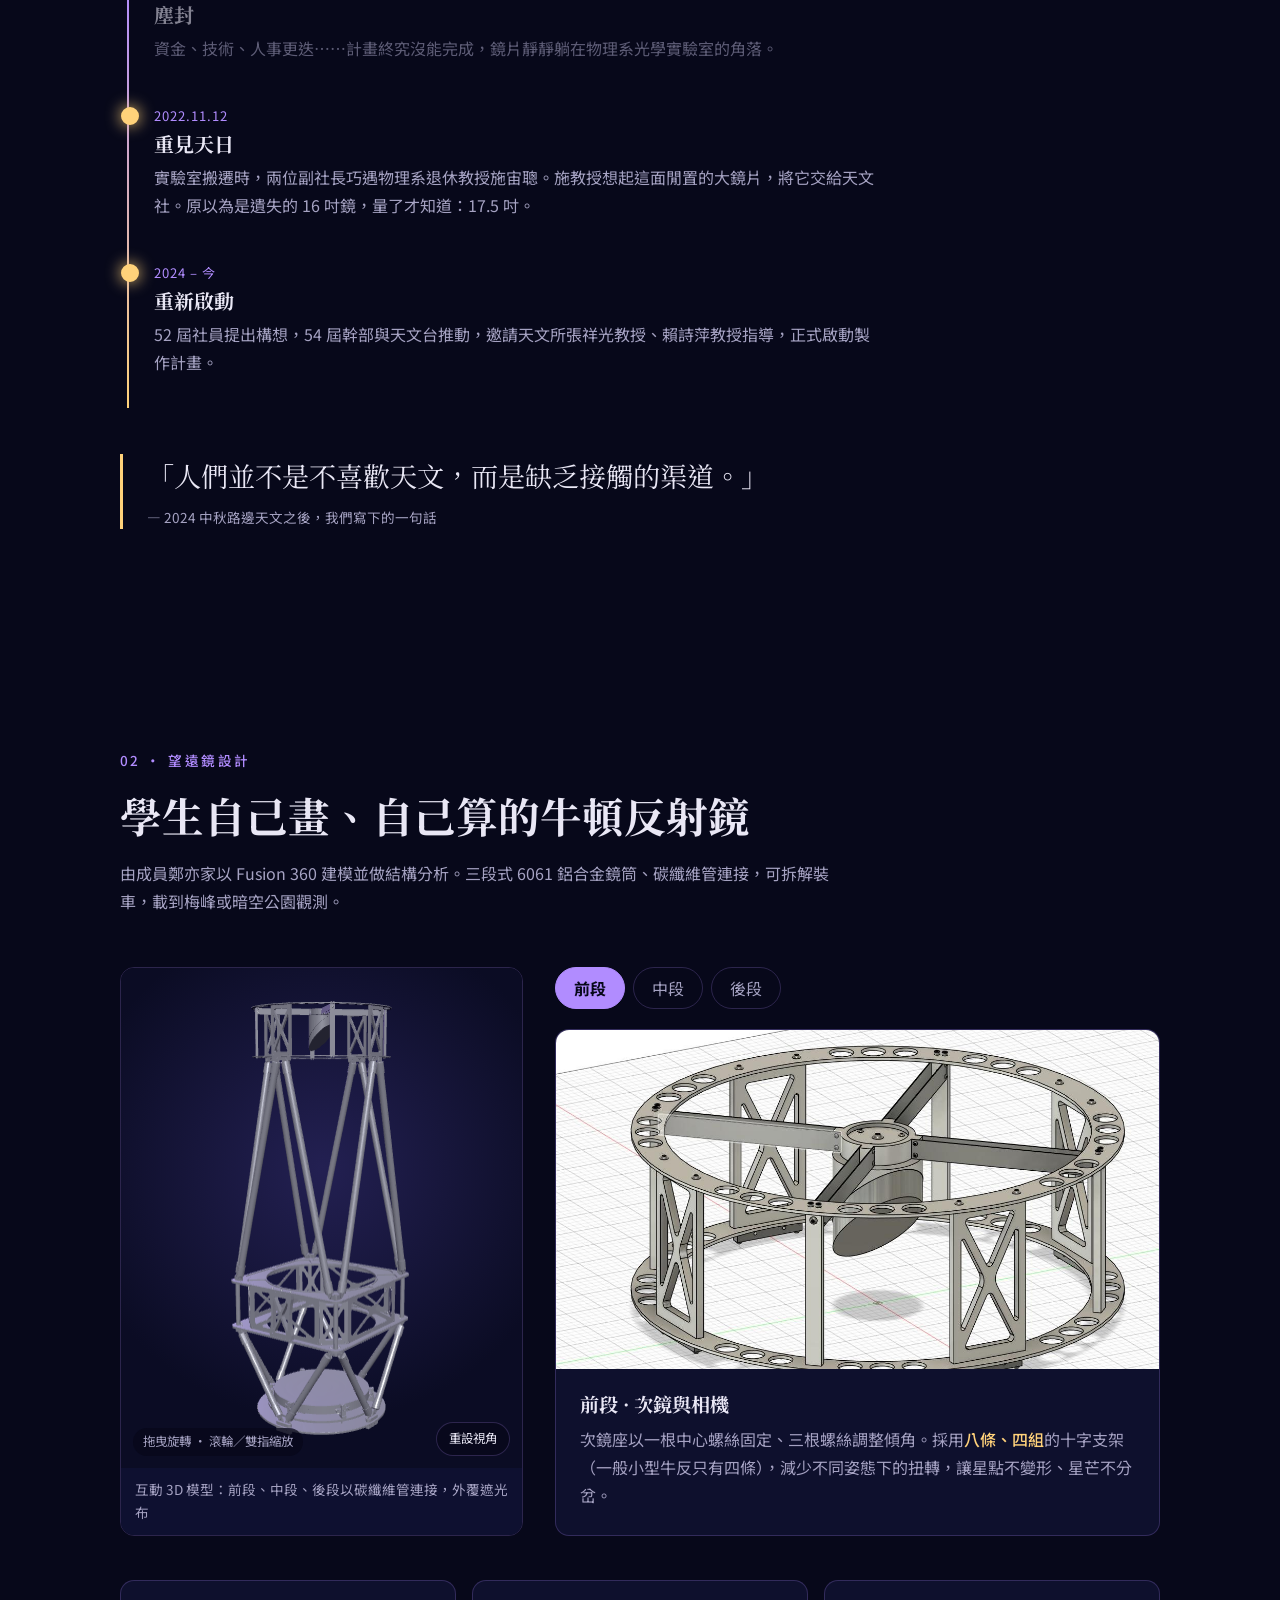
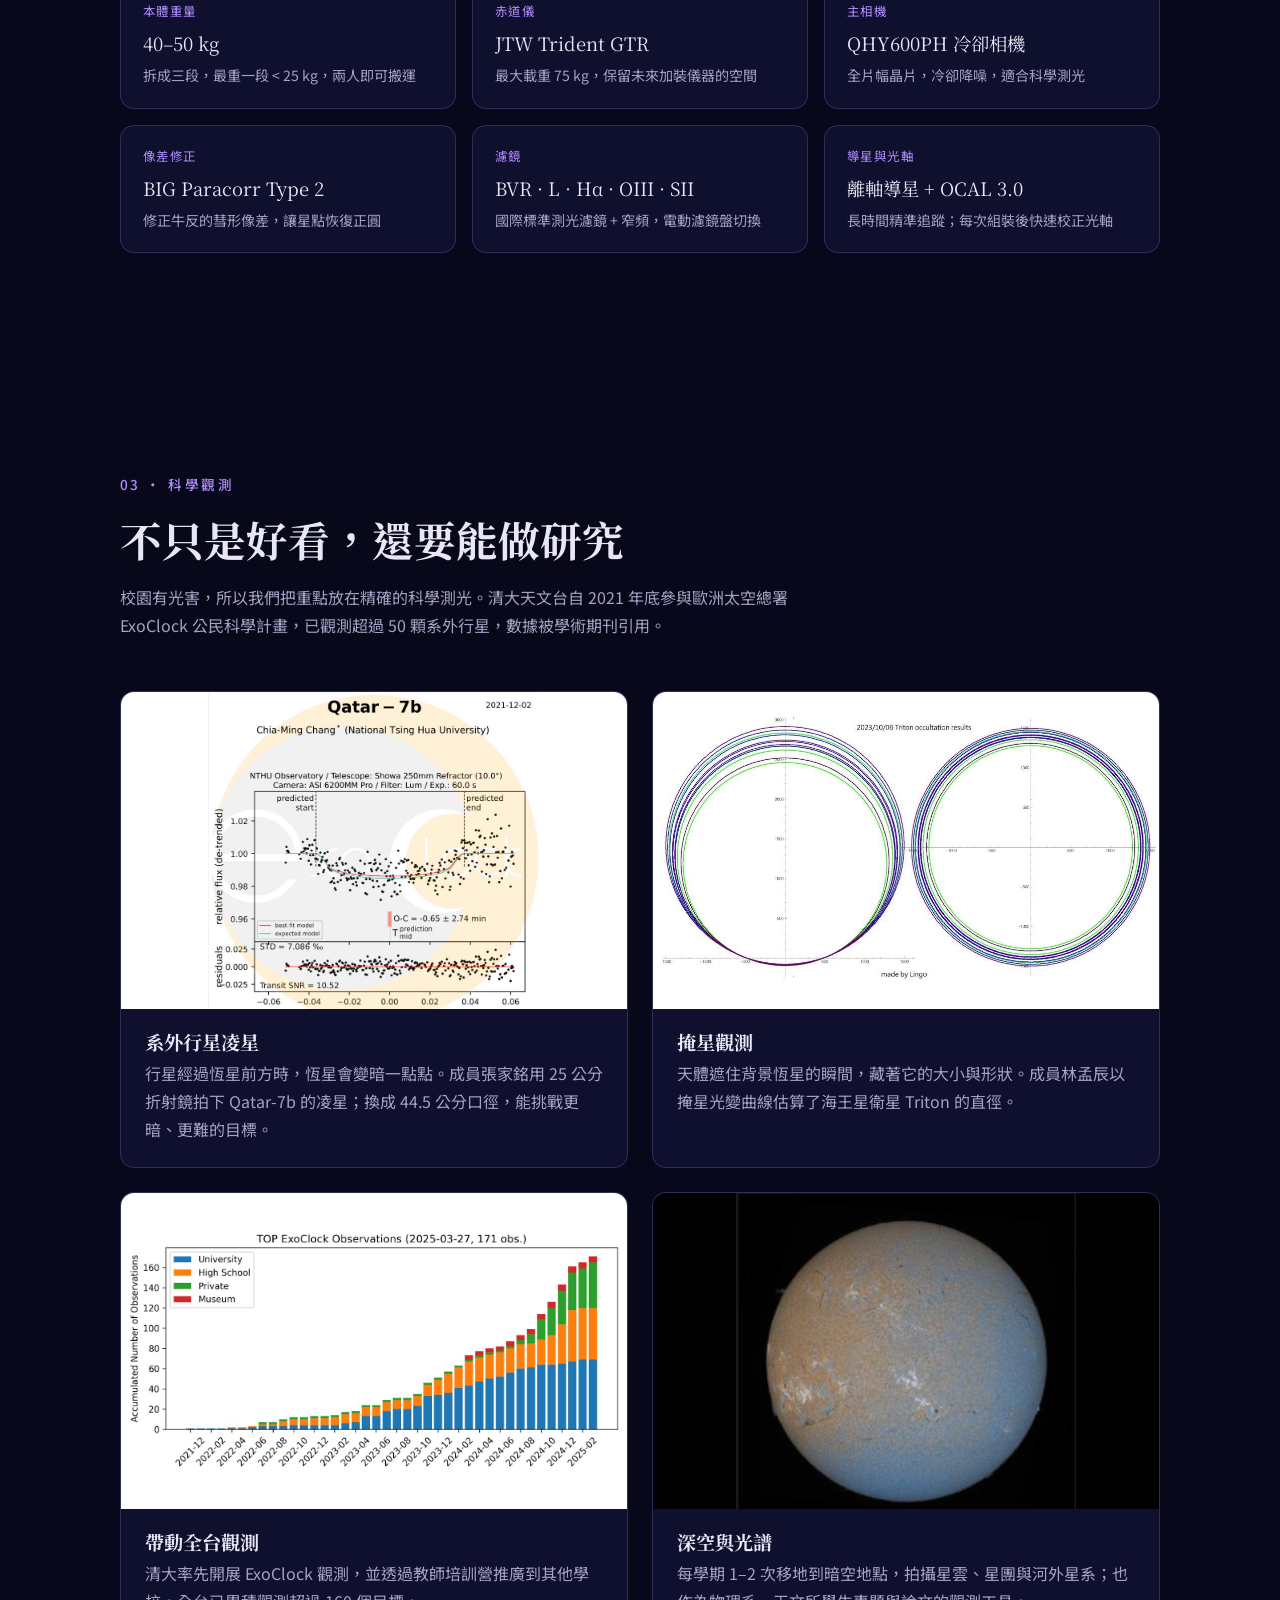
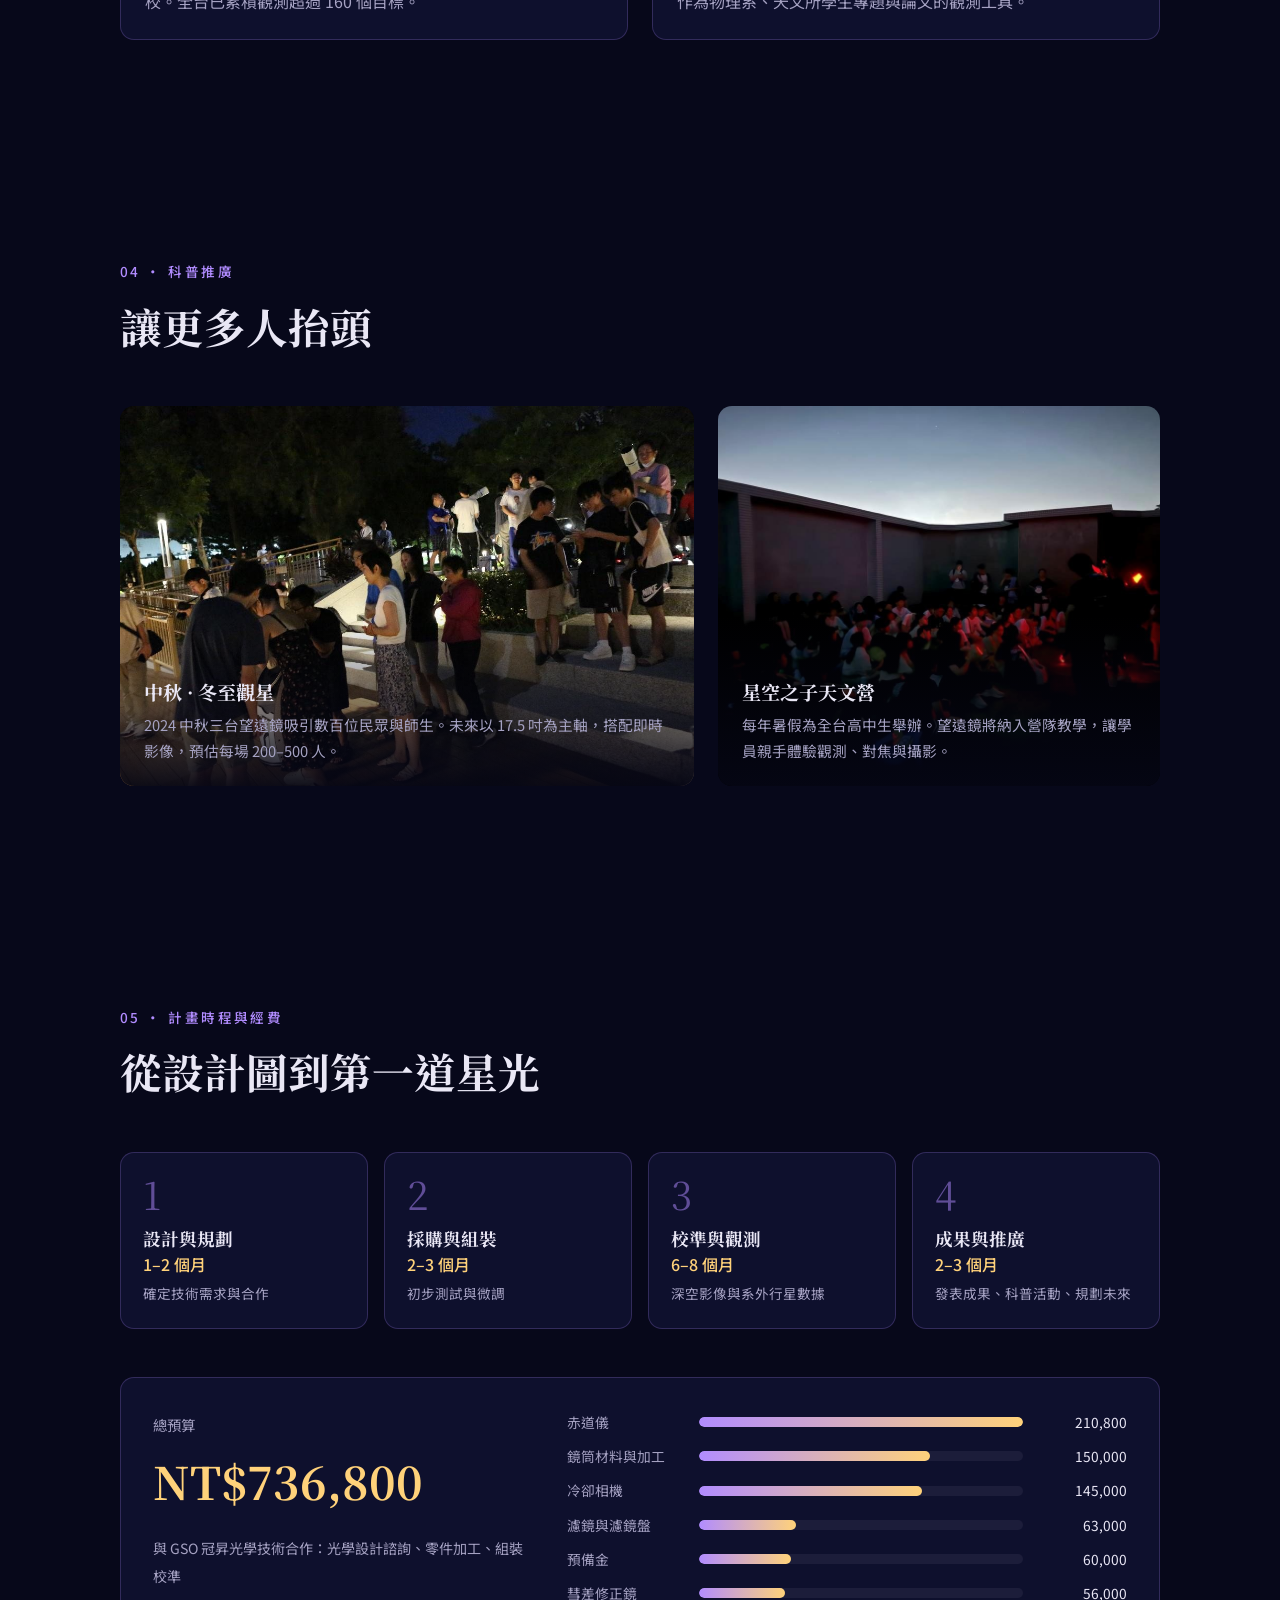
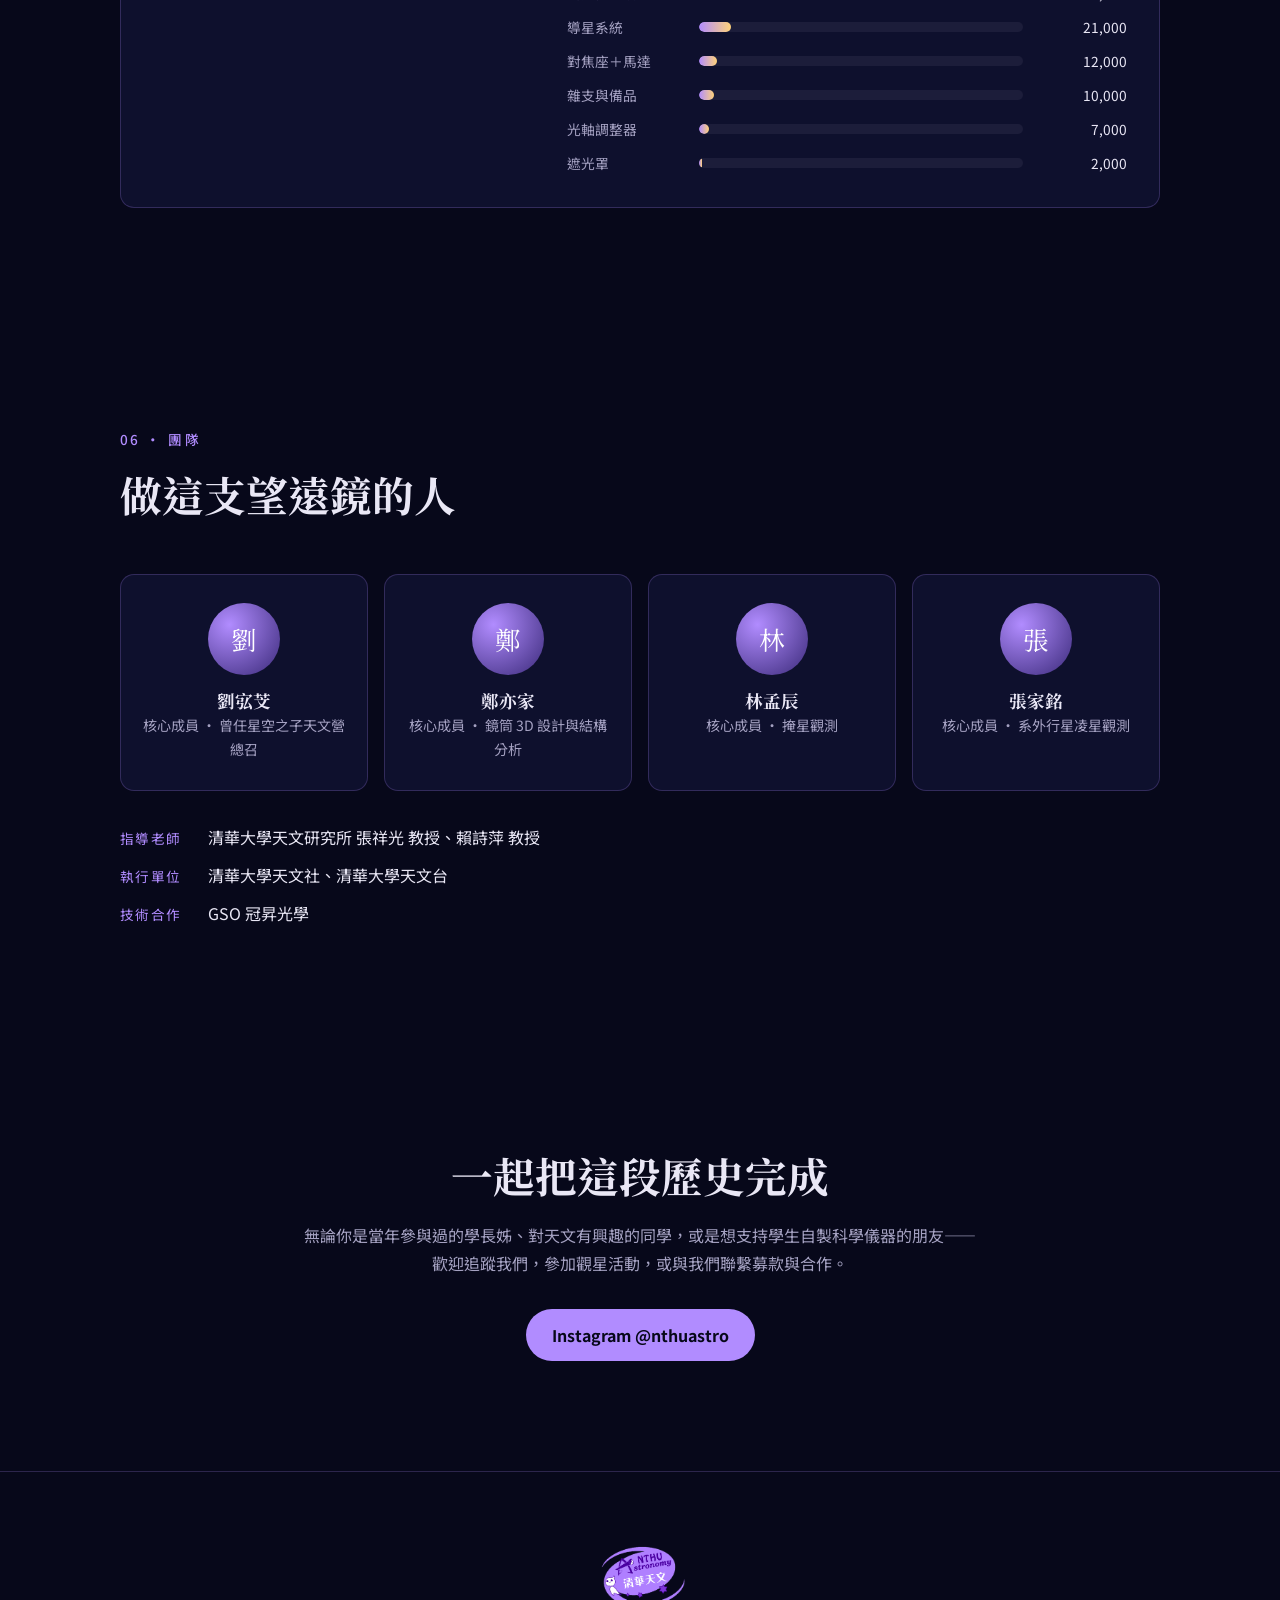
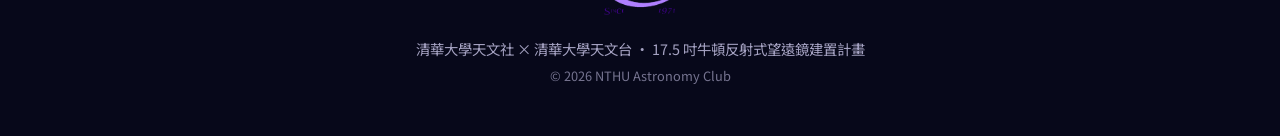
==== commit f0328862: "3D" ====
--- a/index.html
+++ b/index.html
@@ -99,8 +99,13 @@
 
       <div class="design-grid">
         <figure class="design-hero reveal">
-          <img src="img/telescope-full.jpg" alt="望遠鏡整體 3D 結構圖：上下環狀結構以碳纖維管連接" loading="lazy">
-          <figcaption>整體結構：前段、中段、後段，以碳纖維管連接，外覆遮光布</figcaption>
+          <div class="viewer" id="viewer3d">
+            <img class="viewer-poster" src="img/telescope-full.jpg" alt="望遠鏡整體 3D 結構圖：上下環狀結構以碳纖維管連接">
+            <span class="viewer-status">3D 模型</span>
+            <span class="viewer-hint">拖曳旋轉 · 滾輪／雙指縮放</span>
+            <button class="viewer-reset" type="button">重設視角</button>
+          </div>
+          <figcaption>互動 3D 模型：前段、中段、後段以碳纖維管連接，外覆遮光布</figcaption>
         </figure>
 
         <div class="tabs reveal" role="tablist" aria-label="鏡筒分段">
@@ -257,5 +262,6 @@
   </footer>
 
   <script src="script.js"></script>
+  <script src="viewer.bundle.js"></script>
 </body>
 </html>
--- a/style.css
+++ b/style.css
@@ -102,8 +102,33 @@
 
 /* Design */
 .design-grid { display: grid; grid-template-columns: 0.8fr 1.2fr; grid-template-rows: auto 1fr; gap: 20px 32px; }
-.design-hero { grid-row: 1 / 3; background: #fff; border-radius: var(--radius); overflow: hidden; }
-.design-hero img { width: 100%; height: 100%; object-fit: cover; }
+.design-hero { grid-row: 1 / 3; display: flex; flex-direction: column; border-radius: var(--radius); overflow: hidden; border: 1px solid var(--line); }
+
+/* 3D viewer */
+.viewer {
+  position: relative; flex: 1; min-height: 480px;
+  background: radial-gradient(circle at 50% 40%, #232052 0%, #0b0c24 70%);
+  touch-action: none; cursor: grab;
+}
+.viewer:active { cursor: grabbing; }
+.viewer canvas { position: absolute; inset: 0; width: 100% !important; height: 100% !important; display: block; }
+.viewer-poster { position: absolute; inset: 0; width: 100%; height: 100%; object-fit: cover; transition: opacity .6s; }
+.viewer.ready .viewer-poster { opacity: 0; pointer-events: none; }
+.viewer-status, .viewer-hint {
+  position: absolute; left: 12px; font-size: .78rem; padding: 3px 10px; border-radius: 99px;
+  background: rgba(7, 8, 26, .72); color: var(--ink); pointer-events: none;
+}
+.viewer-status { top: 12px; }
+.viewer.ready .viewer-status { display: none; }
+.viewer-hint { bottom: 12px; color: var(--muted); opacity: 0; transition: opacity .4s; }
+.viewer.ready .viewer-hint { opacity: 1; }
+.viewer-reset {
+  position: absolute; right: 12px; bottom: 12px; font: inherit; font-size: .78rem;
+  color: var(--ink); background: rgba(7, 8, 26, .72); border: 1px solid var(--line);
+  border-radius: 99px; padding: 5px 12px; cursor: pointer; opacity: 0; transition: opacity .4s;
+}
+.viewer.ready .viewer-reset { opacity: 1; }
+.viewer-reset:hover { border-color: var(--accent); }
 .design-hero figcaption { background: var(--bg-2); color: var(--muted); font-size: .85rem; padding: 10px 14px; }
 .tabs { display: flex; gap: 8px; align-self: end; }
 .tabs button {
@@ -214,7 +239,8 @@
 
   .hero-stats { grid-template-columns: repeat(2, 1fr); }
   .design-grid, .budget, .outreach, .science-grid { grid-template-columns: 1fr; }
-  .design-hero { grid-row: auto; max-height: 520px; }
+  .design-hero { grid-row: auto; }
+  .viewer { min-height: 440px; }
   .spec-cards, .phases, .team { grid-template-columns: repeat(2, 1fr); }
 }
 @media (max-width: 540px) {
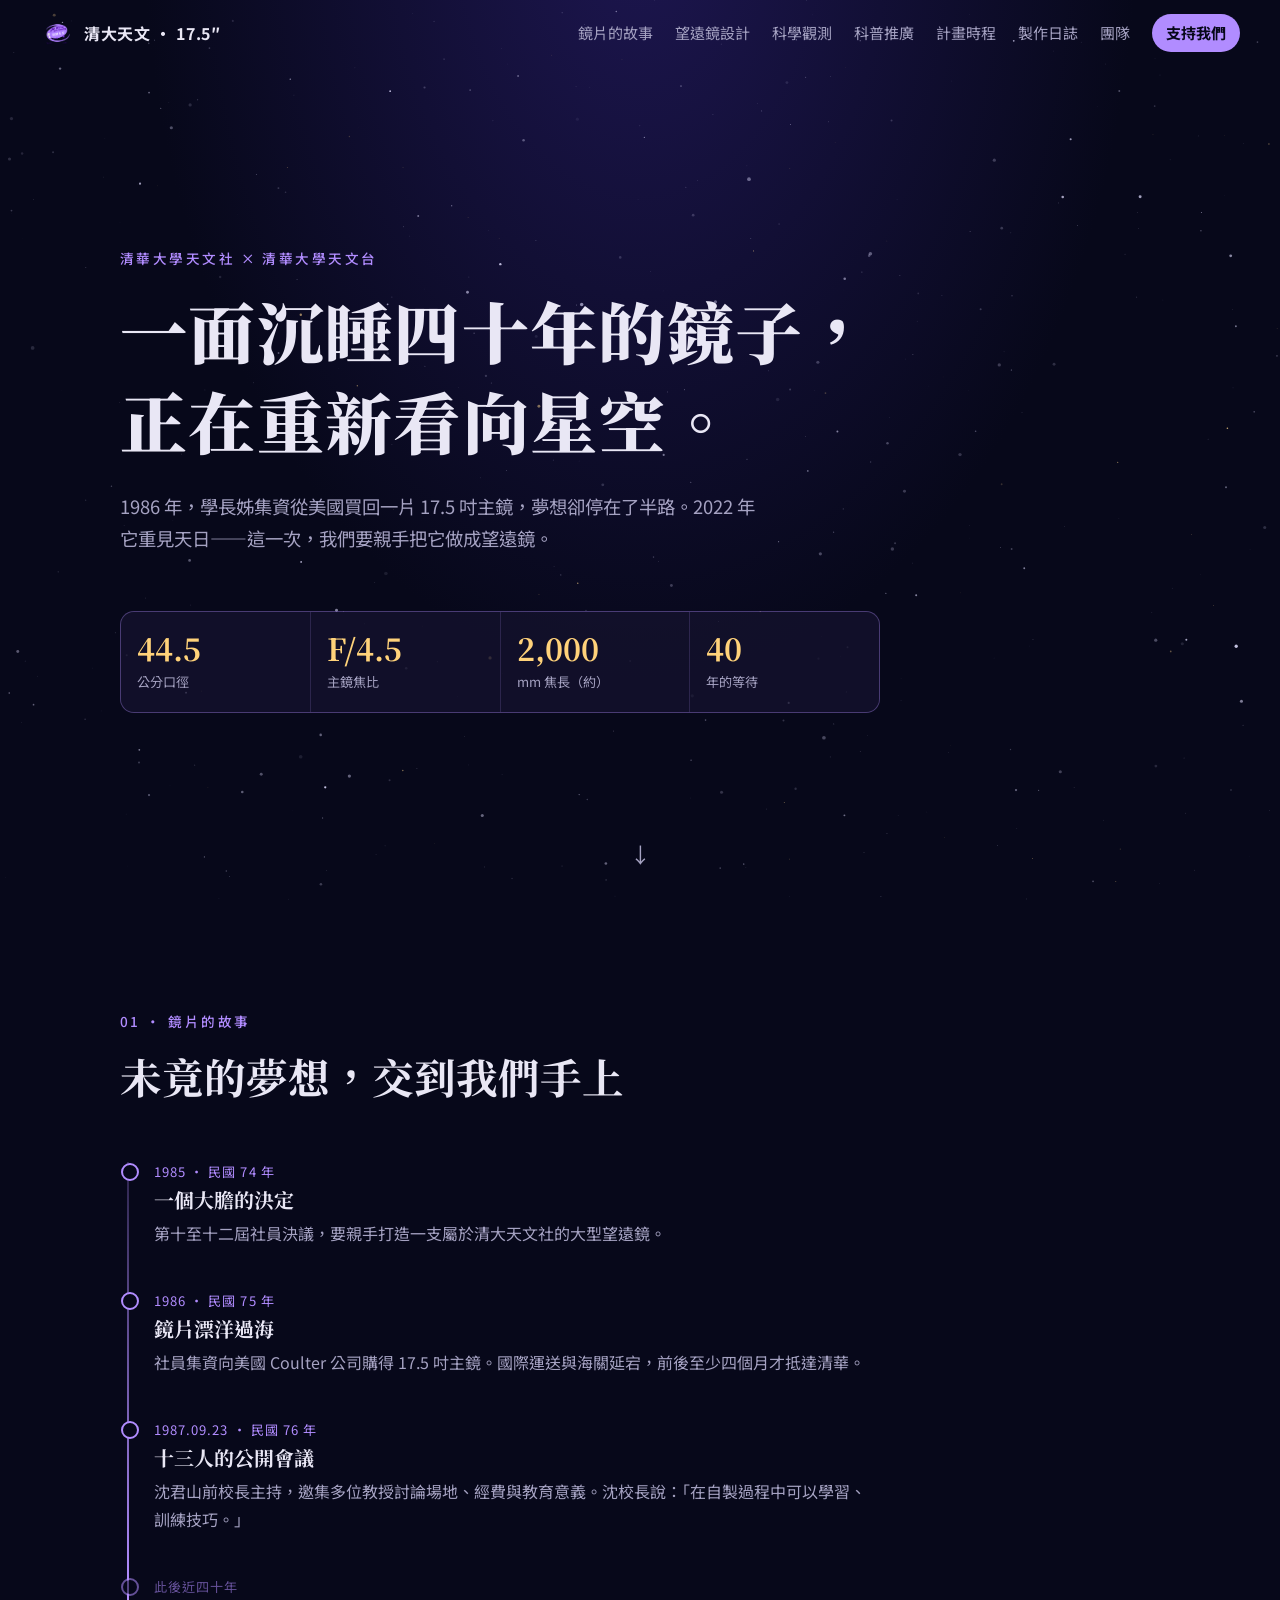
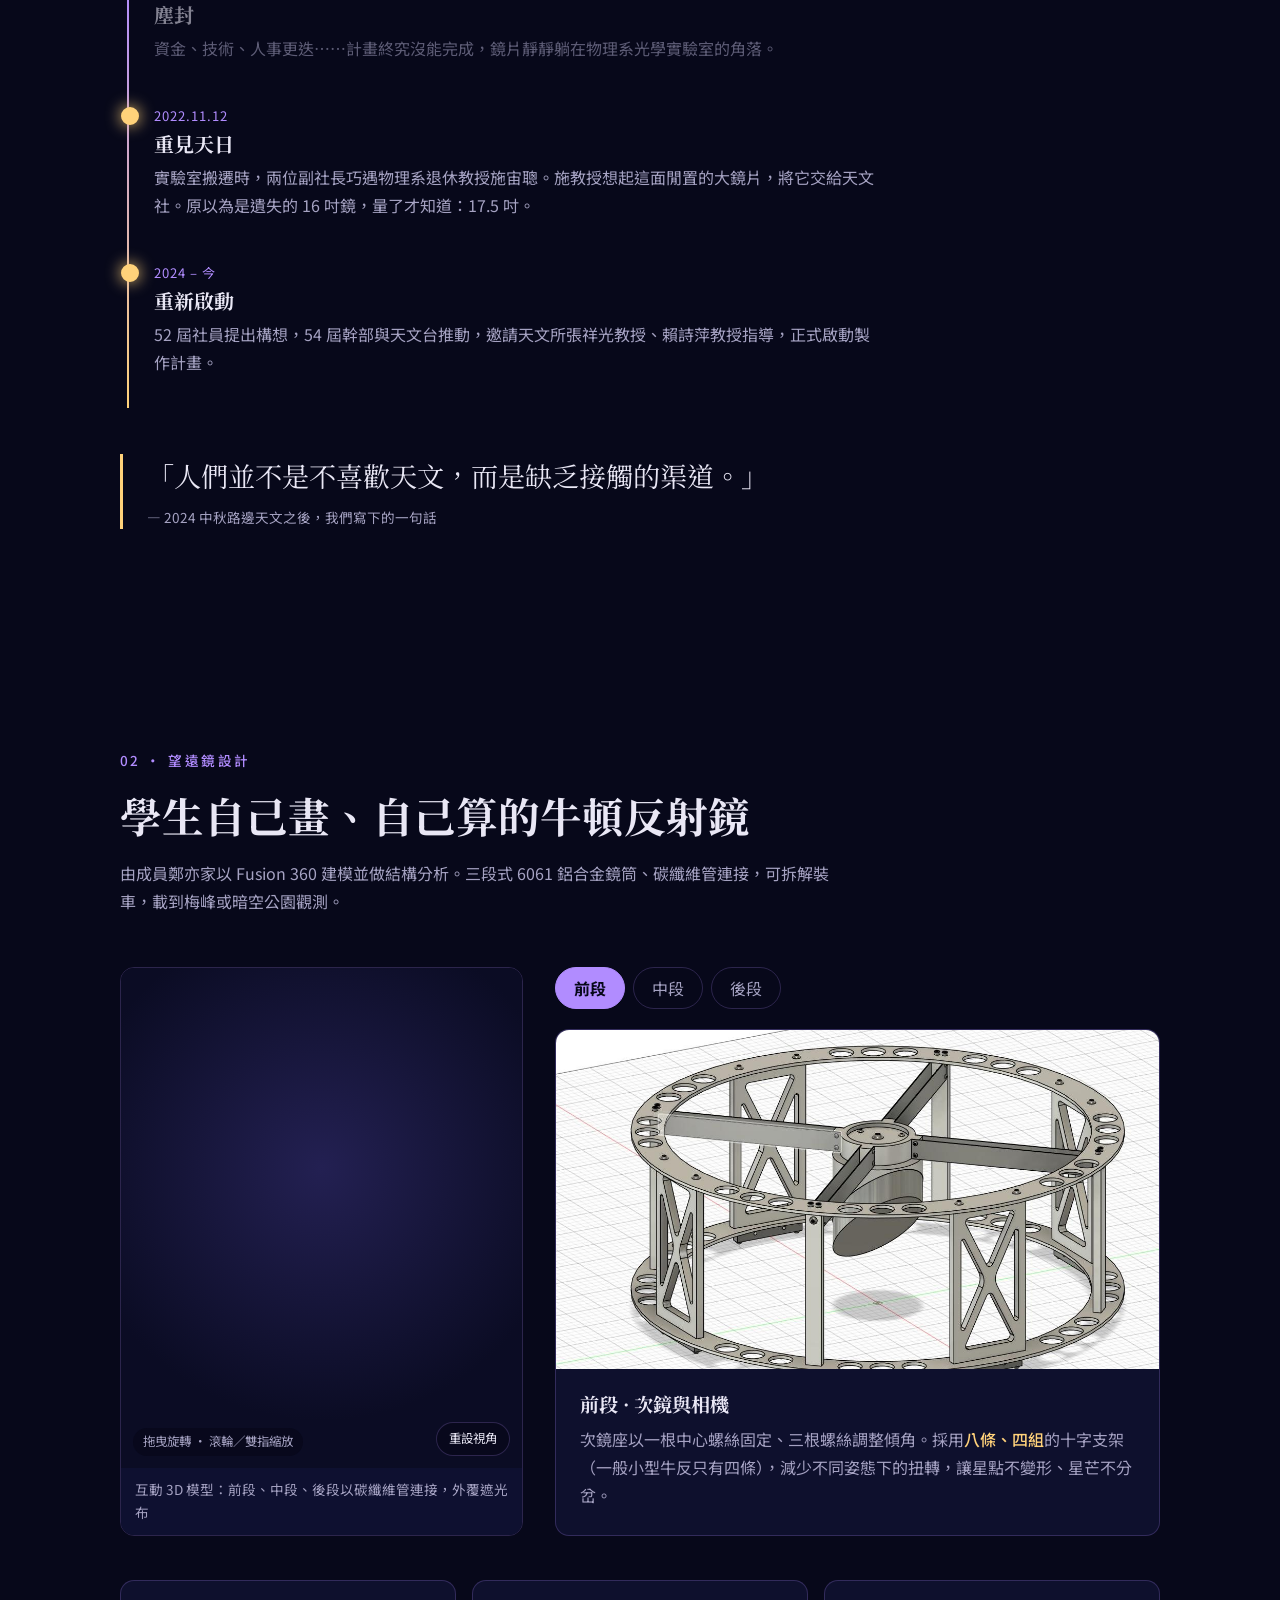
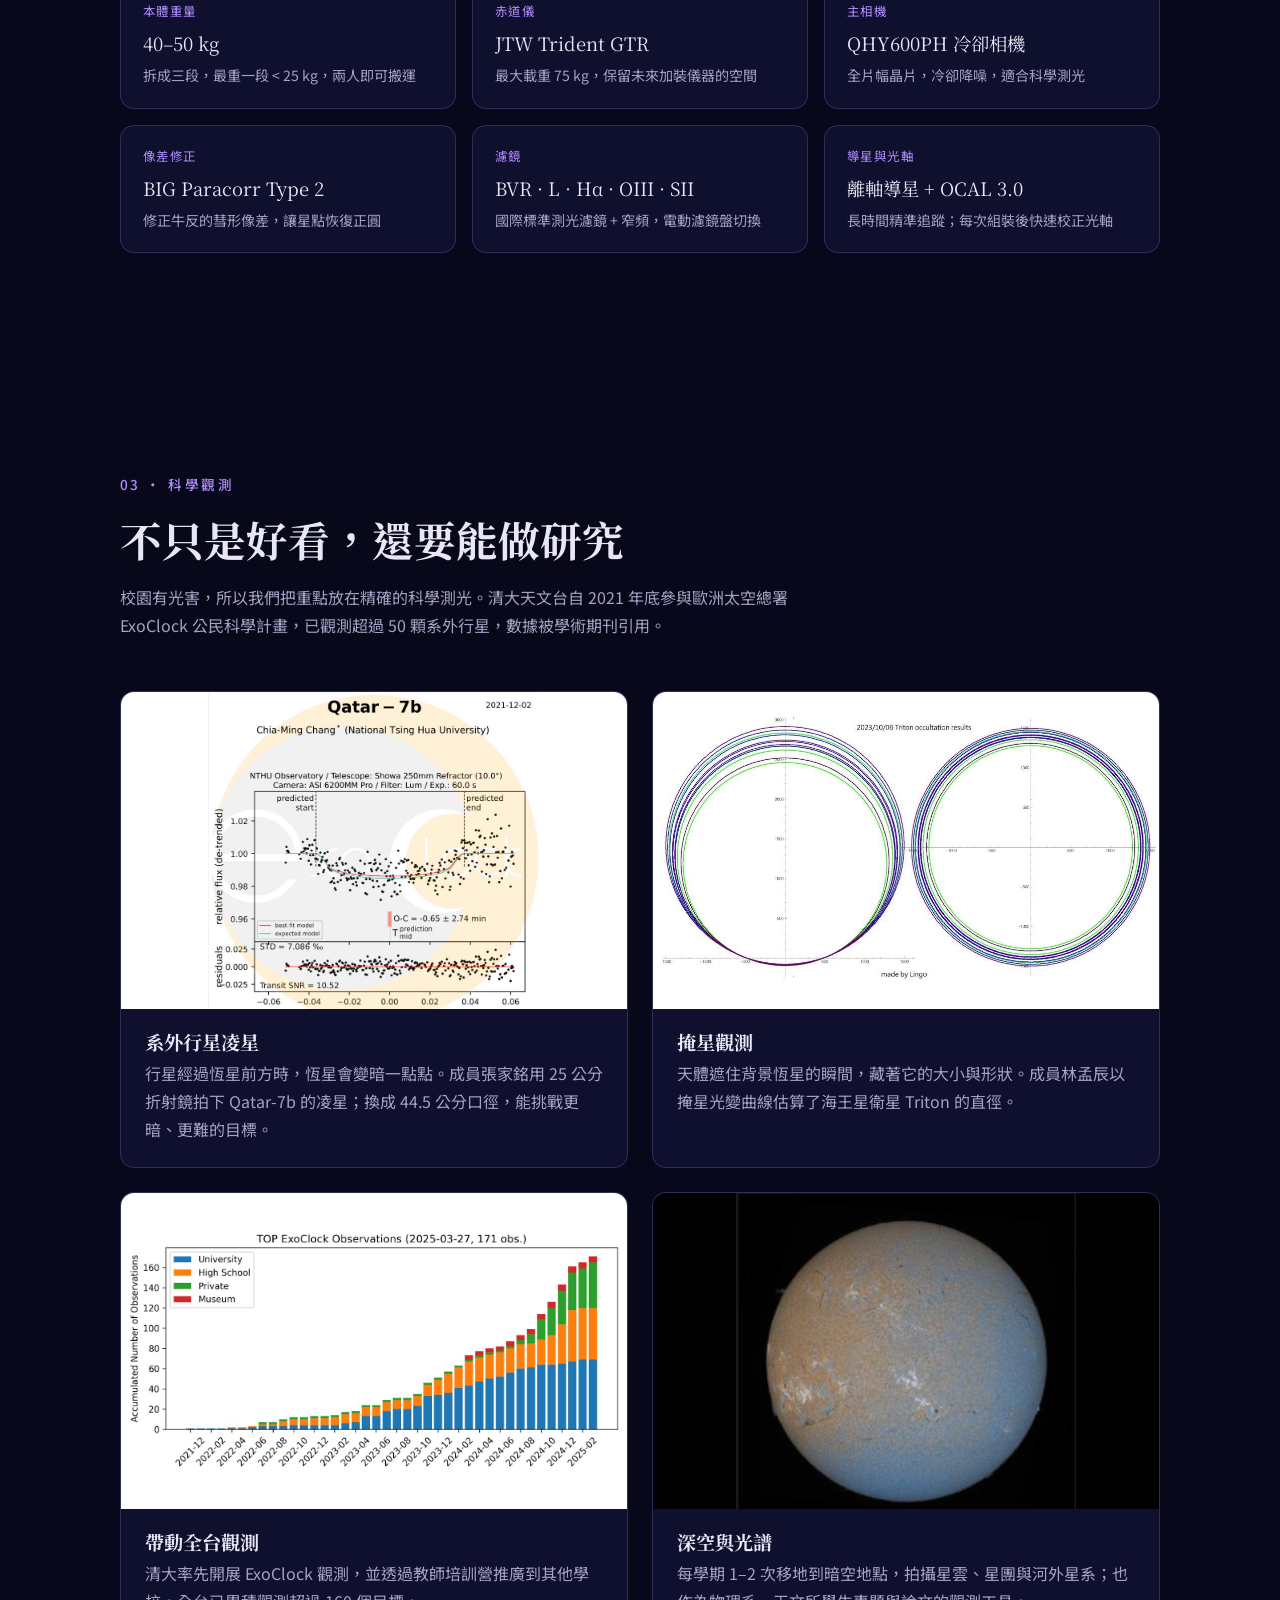
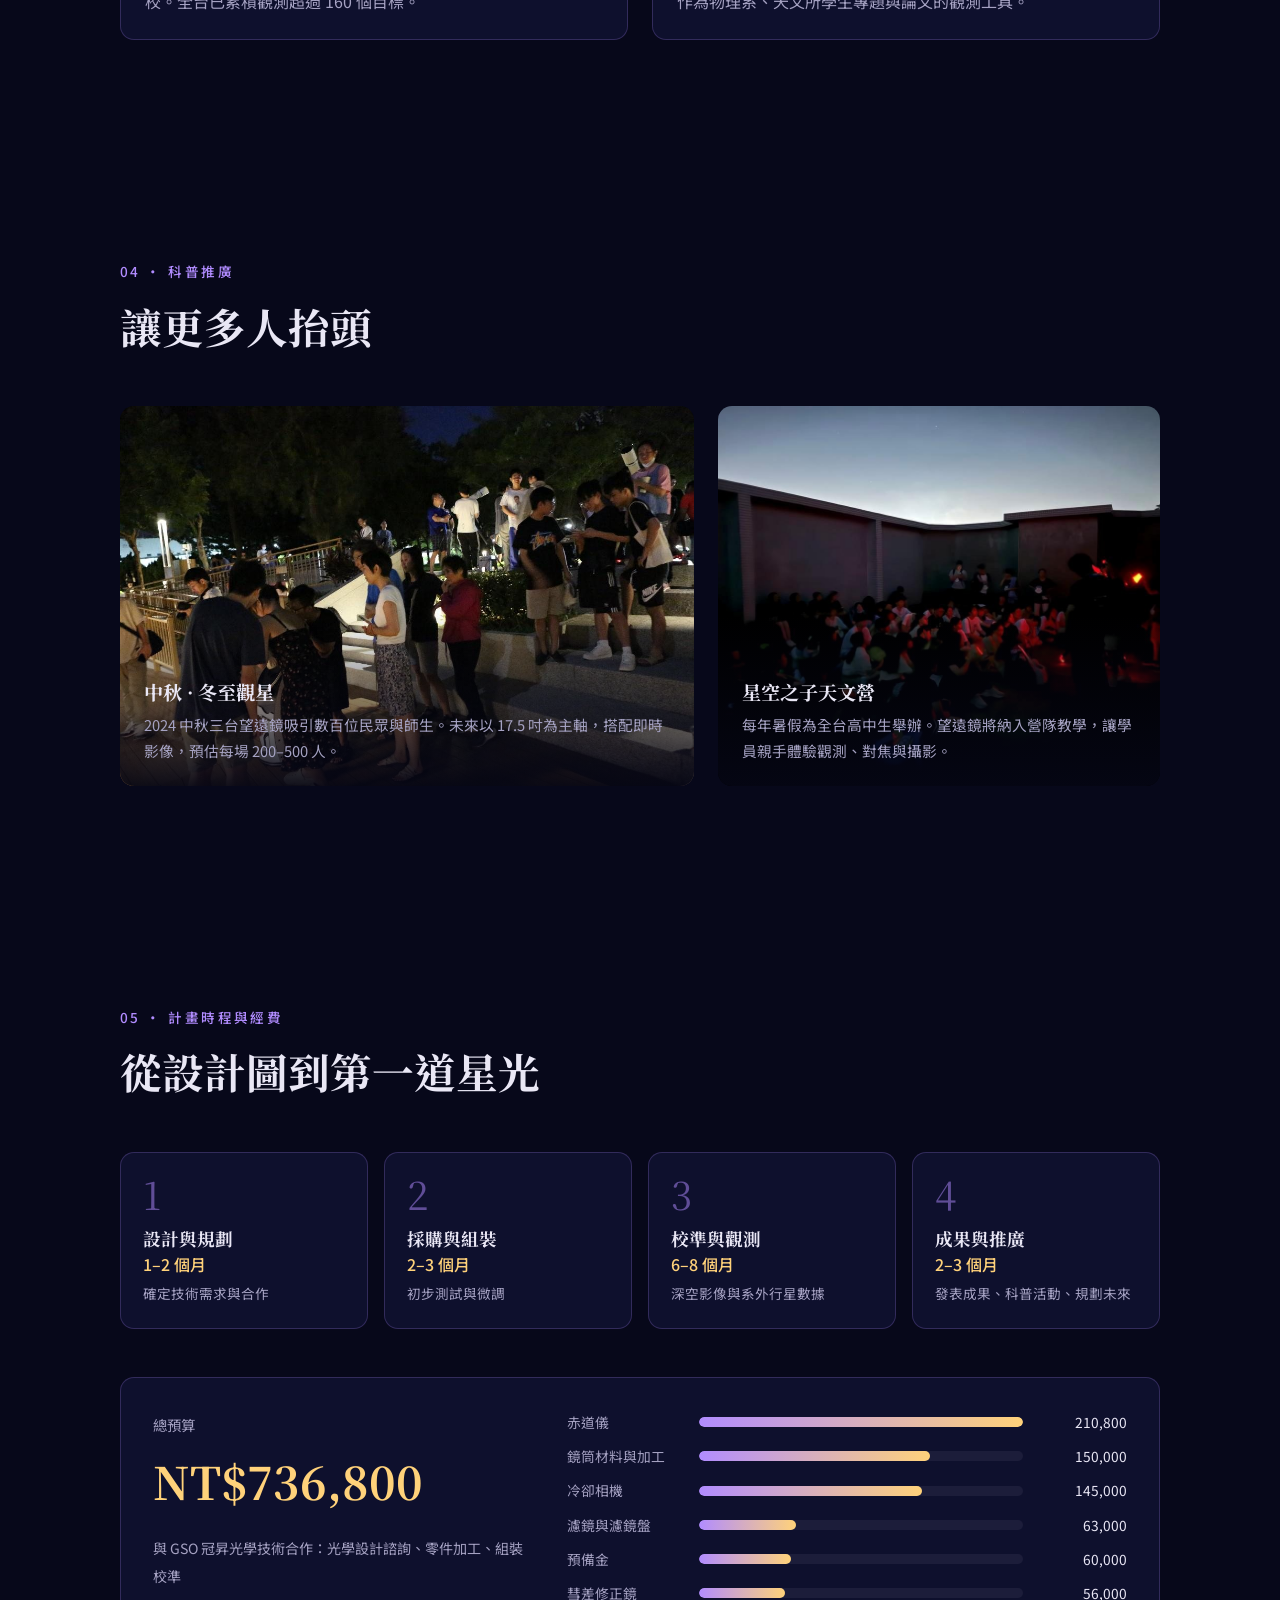
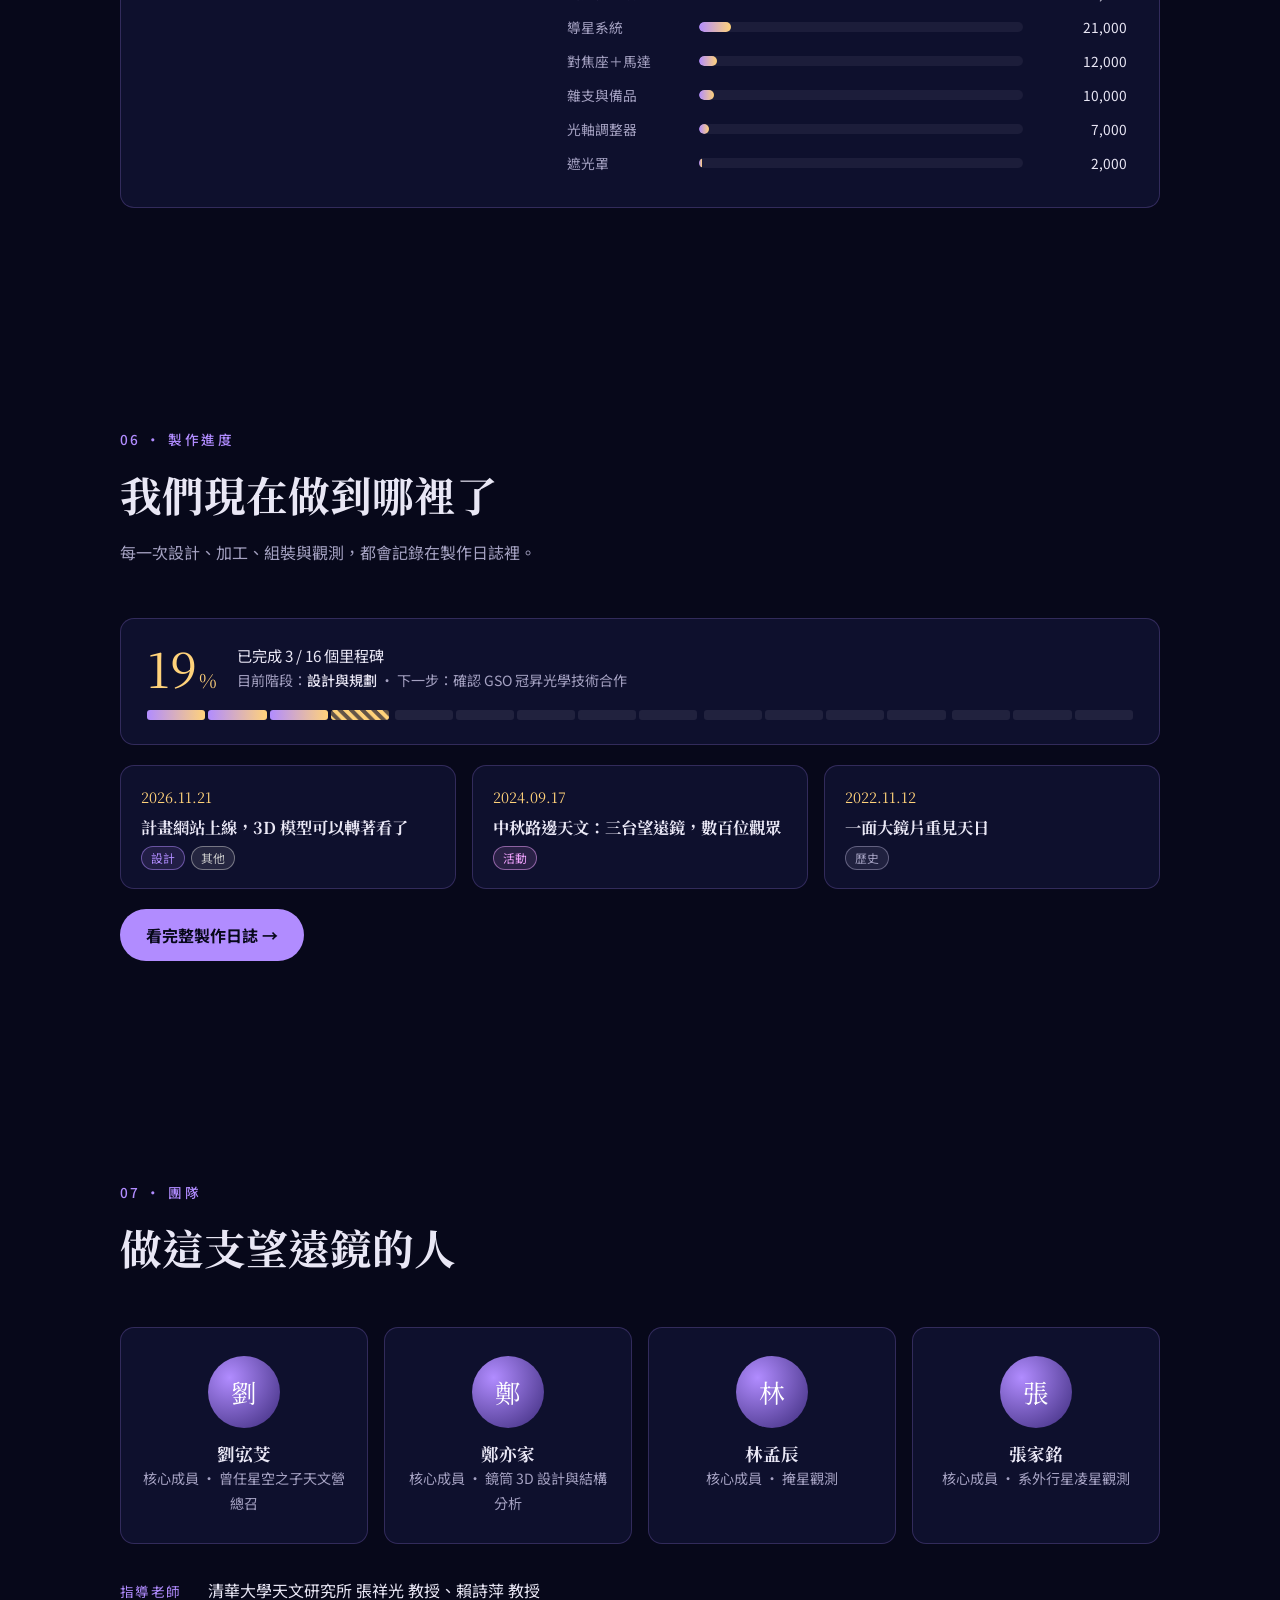
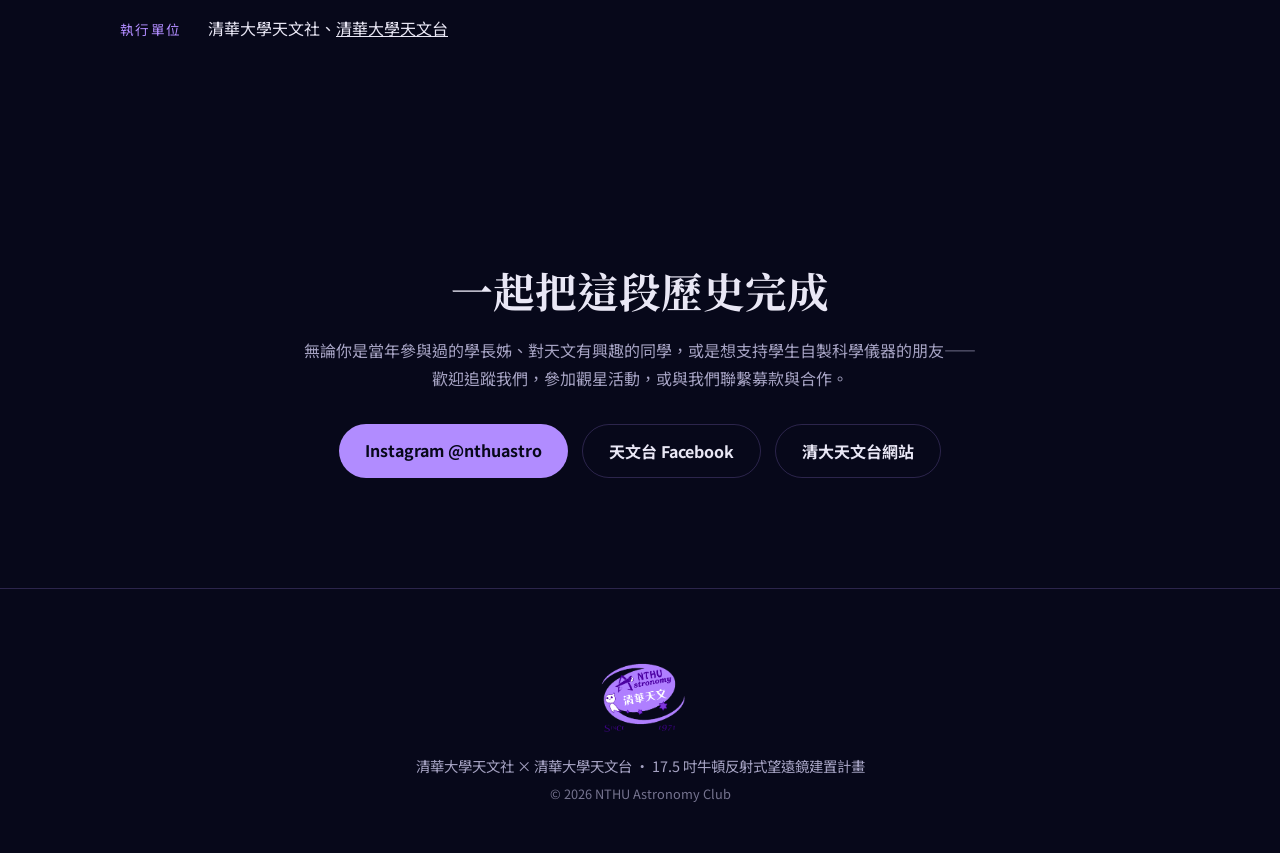
==== commit 26388ed6: "日誌更新" ====
--- a/index.html
+++ b/index.html
@@ -10,6 +10,8 @@
   <link rel="preconnect" href="https://fonts.gstatic.com" crossorigin>
   <link href="https://fonts.googleapis.com/css2?family=Noto+Sans+TC:wght@400;500;700&family=Noto+Serif+TC:wght@600;900&display=swap" rel="stylesheet">
   <link rel="stylesheet" href="style.css">
+  <link rel="stylesheet" href="log.css">
+  <link rel="alternate" type="application/rss+xml" title="17.5 吋望遠鏡製作日誌" href="feed.xml">    
 </head>
 <body>
   <canvas id="sky" aria-hidden="true"></canvas>
@@ -23,6 +25,7 @@
       <a href="#science">科學觀測</a>
       <a href="#outreach">科普推廣</a>
       <a href="#plan">計畫時程</a>
+      <a href="log.html">製作日誌</a> 
       <a href="#team">團隊</a>
       <a href="#join" class="nav-cta">支持我們</a>
     </nav>
@@ -223,10 +226,21 @@
       </div>
     </section>
 
+      <!-- PROGRESS（內容來自 data/progress.js） -->
+    <section id="progress" class="section">
+      <div class="section-head reveal">
+        <p class="eyebrow">06 · 製作進度</p>
+        <h2>我們現在做到哪裡了</h2>
+        <p>每一次設計、加工、組裝與觀測，都會記錄在製作日誌裡。</p>
+      </div>
+      <div class="progress-mini reveal" id="progressMini"></div>
+    </section>
+    
+       
     <!-- TEAM -->
     <section id="team" class="section">
       <div class="section-head reveal">
-        <p class="eyebrow">06 · 團隊</p>
+        <p class="eyebrow">07 · 團隊</p>
         <h2>做這支望遠鏡的人</h2>
       </div>
       <div class="team">
@@ -237,8 +251,8 @@
       </div>
       <div class="advisors reveal">
         <p><span>指導老師</span>清華大學天文研究所 張祥光 教授、賴詩萍 教授</p>
-        <p><span>執行單位</span>清華大學天文社、清華大學天文台</p>
-        <p><span>技術合作</span>GSO 冠昇光學</p>
+        <p><span>執行單位</span>清華大學天文社、<a href="https://nthuobs.phys.nthu.edu.tw/tw" target="_blank" rel="noopener">清華大學天文台</a></p>
+
       </div>
     </section>
 
@@ -247,10 +261,9 @@
       <h2>一起把這段歷史完成</h2>
       <p>無論你是當年參與過的學長姊、對天文有興趣的同學，或是想支持學生自製科學儀器的朋友——歡迎追蹤我們，參加觀星活動，或與我們聯繫募款與合作。</p>
       <div class="join-actions">
-        <a class="btn" href="https://www.instagram.com/nthuastro/" target="_blank" rel="noopener">Instagram @nthuastro</a>
-        <!-- 在這裡填入 Facebook 粉專網址後取消註解：
-        <a class="btn ghost" href="https://www.facebook.com/你的粉專" target="_blank" rel="noopener">Facebook 粉專</a>
-        -->
+        <a class="btn" href="https://www.instagram.com/nthuastroclub/" target="_blank" rel="noopener">Instagram @nthuastro</a>
+        <a class="btn ghost" href="https://www.facebook.com/nthuobs/" target="_blank" rel="noopener">天文台 Facebook</a>
+        <a class="btn ghost" href="https://nthuobs.phys.nthu.edu.tw/tw" target="_blank" rel="noopener">清大天文台網站</a>
       </div>
     </section>
   </main>
@@ -260,8 +273,10 @@
     <p>清華大學天文社 × 清華大學天文台 · 17.5 吋牛頓反射式望遠鏡建置計畫</p>
     <p class="small">© <span id="year"></span> NTHU Astronomy Club</p>
   </footer>
-
+  <script>window.addEventListener('error',function(e){if(e.filename&&e.filename.indexOf('progress.js')!==-1)window.PROGRESS_ERROR={line:e.lineno,msg:e.message};});</script>
+  <script src="data/progress.js"></script>
   <script src="script.js"></script>
+  <script src="log.js"></script>
   <script src="viewer.bundle.js"></script>
 </body>
 </html>
--- a/log.css
+++ b/log.css
@@ -0,0 +1,118 @@
+/* =========================================================
+   製作日誌 / 進度
+   ========================================================= */
+.log-page main { padding-top: 40px; }
+.log-head h1 { font-size: clamp(2rem, 5vw, 3.2rem); font-weight: 900; }
+.log-head .lede { margin-bottom: 20px; }
+.subscribe { display: flex; align-items: center; gap: 14px; flex-wrap: wrap; margin-bottom: 36px; }
+.subscribe .btn { padding: 8px 18px; font-size: .9rem; }
+.subscribe span { color: var(--muted); font-size: .85rem; }
+.log-page .section { padding-top: 60px; padding-bottom: 60px; }
+.log-page .section-head { margin-bottom: 28px; }
+.nav-links a[aria-current="page"] { color: var(--ink); }
+
+/* 總進度 */
+.overall { background: var(--card); border: 1px solid var(--line); border-radius: var(--radius); padding: 24px 26px; }
+.ov-top { display: flex; align-items: center; gap: 20px; margin-bottom: 18px; }
+.ov-num { font-family: var(--serif); font-size: 3rem; line-height: 1; color: var(--accent-2); }
+.ov-num small { font-size: 1.2rem; margin-left: 2px; }
+.ov-text { color: var(--ink); font-size: .95rem; line-height: 1.6; }
+.ov-cur { color: var(--muted); font-size: .88rem; }
+.ov-cur b { color: var(--ink); font-weight: 500; }
+.ov-bar { display: flex; gap: 6px; }
+.ov-seg { display: flex; gap: 3px; }
+.ov-seg i { flex: 1; height: 10px; border-radius: 3px; background: rgba(255, 255, 255, .08); }
+.ov-seg i.done { background: linear-gradient(90deg, var(--accent), var(--accent-2)); }
+.ov-seg i.doing { background: repeating-linear-gradient(45deg, var(--accent-2) 0 4px, rgba(255, 210, 122, .35) 4px 8px); animation: stripe 1.2s linear infinite; background-size: 11.3px 11.3px; }
+@keyframes stripe { to { background-position: 11.3px 0; } }
+.ov-legend { display: flex; gap: 6px; margin-top: 8px; font-size: .78rem; color: var(--muted); }
+.ov-legend span { min-width: 0; overflow: hidden; text-overflow: ellipsis; white-space: nowrap; }
+
+/* 里程碑 */
+.milestones { display: grid; grid-template-columns: repeat(4, minmax(0, 1fr)); gap: 16px; }
+.ms-col { background: var(--card); border: 1px solid var(--line); border-radius: var(--radius); padding: 20px; }
+.ms-col h3 { display: flex; align-items: baseline; gap: 8px; font-size: 1.05rem; margin-bottom: 12px; }
+.ms-col h3 .pn { font-size: 1.6rem; }
+.ms-col h3 small { margin-left: auto; font-family: var(--sans); font-size: .8rem; color: var(--muted); }
+.ms-col ul { list-style: none; display: grid; gap: 10px; }
+.ms-col li { display: grid; grid-template-columns: 14px 1fr; column-gap: 10px; font-size: .9rem; line-height: 1.5; }
+.ms-col .dot { width: 12px; height: 12px; margin-top: 5px; border-radius: 50%; border: 2px solid var(--line); }
+.ms-col li.done .dot { background: var(--accent-2); border-color: var(--accent-2); }
+.ms-col li.doing .dot { border-color: var(--accent-2); box-shadow: 0 0 0 3px rgba(255, 210, 122, .2); }
+.ms-col li.todo .ms-t { color: var(--muted); }
+.ms-s { grid-column: 2; font-size: .75rem; color: var(--muted); }
+.ms-col li.doing .ms-s { color: var(--accent-2); }
+
+/* 篩選 */
+.filters { display: flex; flex-wrap: wrap; gap: 8px; margin-bottom: 32px; }
+.chip { font: inherit; font-size: .88rem; cursor: pointer; color: var(--ink); background: transparent; border: 1px solid var(--line); border-radius: 99px; padding: 6px 14px; min-height: 36px; }
+.chip small { color: var(--muted); margin-left: 2px; }
+.chip.on { background: var(--c, var(--accent)); border-color: var(--c, var(--accent)); color: var(--bg); font-weight: 700; }
+.chip.on small { color: var(--bg); opacity: .7; }
+.chip:focus-visible, .shot:focus-visible, .latest-card:focus-visible { outline: 2px solid var(--accent-2); outline-offset: 2px; }
+
+/* 日誌 */
+.entries { list-style: none; position: relative; }
+.entries::before { content: ""; position: absolute; left: 118px; top: 8px; bottom: 8px; width: 1px; background: var(--line); }
+.entry { display: grid; grid-template-columns: 100px minmax(0, 1fr); gap: 36px; padding-bottom: 40px; position: relative; }
+.entry[hidden] { display: none; }
+.entry::after { content: ""; position: absolute; left: 113px; top: 8px; width: 11px; height: 11px; border-radius: 50%; background: var(--accent); box-shadow: 0 0 10px var(--accent); }
+.entry time { text-align: right; font-family: var(--serif); color: var(--accent-2); font-size: 1.02rem; padding-top: 2px; white-space: nowrap; }
+.entry article { background: var(--card); border: 1px solid var(--line); border-radius: var(--radius); padding: 22px 24px; }
+.entry h3 { font-size: 1.25rem; margin: 6px 0 2px; }
+.entry h3 a { text-decoration: none; }
+.entry h3 a:hover { color: var(--accent); }
+.by { font-size: .82rem; color: var(--muted); }
+.entry .body { margin-top: 10px; color: #cfcce4; }
+.entry .body p + p { margin-top: .8em; }
+.tags { display: flex; flex-wrap: wrap; gap: 6px; }
+.tag { font-size: .74rem; padding: 1px 9px; border-radius: 99px; color: var(--c); border: 1px solid color-mix(in srgb, var(--c) 50%, transparent); background: color-mix(in srgb, var(--c) 12%, transparent); }
+.gallery { display: grid; gap: 8px; margin-top: 16px; }
+.gallery.n2 { grid-template-columns: 1fr 1fr; }
+.gallery.n3 { grid-template-columns: repeat(3, 1fr); }
+.shot { border: 0; padding: 0; cursor: zoom-in; border-radius: 10px; overflow: hidden; background: #fff; }
+.shot img { width: 100%; aspect-ratio: 16 / 10; object-fit: cover; transition: transform .4s; }
+.gallery.n1 .shot img { aspect-ratio: auto; max-height: 420px; }
+.shot:hover img { transform: scale(1.03); }
+.more { display: inline-block; margin-top: 14px; color: var(--accent); text-decoration: none; font-size: .9rem; }
+.empty { color: var(--muted); padding: 20px 0 20px 150px; }
+
+/* 燈箱 */
+.lightbox { position: fixed; inset: 0; z-index: 50; background: rgba(4, 5, 16, .94); display: grid; place-items: center; padding: 24px; }
+.lightbox[hidden] { display: none; }
+.lightbox figure { max-width: min(1200px, 100%); }
+.lightbox img { max-height: 82vh; margin: 0 auto; border-radius: 8px; }
+.lightbox figcaption { text-align: center; color: var(--muted); margin-top: 10px; font-size: .9rem; }
+.lb-close { position: absolute; top: 14px; right: 18px; font-size: 2rem; line-height: 1; color: var(--ink); background: none; border: 0; cursor: pointer; width: 44px; height: 44px; }
+
+.data-error { border: 1px solid #ff7a7a; background: rgba(255, 90, 90, .1); border-radius: var(--radius); padding: 18px 20px; }
+.data-error strong { color: #ff9a9a; }
+.data-error p { color: var(--muted); font-size: .9rem; margin-top: 4px; }
+
+/* 首頁摘要 */
+.progress-mini { display: grid; gap: 20px; }
+.latest { display: grid; grid-template-columns: repeat(3, minmax(0, 1fr)); gap: 16px; }
+.latest-card { text-decoration: none; background: var(--card); border: 1px solid var(--line); border-radius: var(--radius); padding: 18px 20px; display: flex; flex-direction: column; gap: 6px; transition: border-color .2s, transform .2s; }
+.latest-card:hover { border-color: var(--accent); transform: translateY(-2px); }
+.latest-card time { font-family: var(--serif); color: var(--accent-2); font-size: .9rem; }
+.latest-card h3 { font-size: 1.02rem; line-height: 1.5; flex: 1; }
+.progress-mini > .btn { justify-self: start; }
+
+@media (max-width: 900px) {
+  .milestones { grid-template-columns: repeat(2, minmax(0, 1fr)); }
+  .latest { grid-template-columns: 1fr; }
+}
+@media (max-width: 600px) {
+  .milestones { grid-template-columns: 1fr; }
+  .entries::before { left: 5px; }
+  .entry { grid-template-columns: 1fr; gap: 8px; padding-left: 26px; }
+  .entry::after { left: 0; }
+  .entry time { text-align: left; }
+  .entry article { padding: 18px; }
+  .gallery.n3 { grid-template-columns: 1fr 1fr; }
+  .empty { padding-left: 26px; }
+  .ov-num { font-size: 2.4rem; }
+  .log-head h1 { font-size: 1.7rem; }
+  .ov-legend { display: none; }
+}
+@media (prefers-reduced-motion: reduce) { .ov-seg i.doing { animation: none; } }
